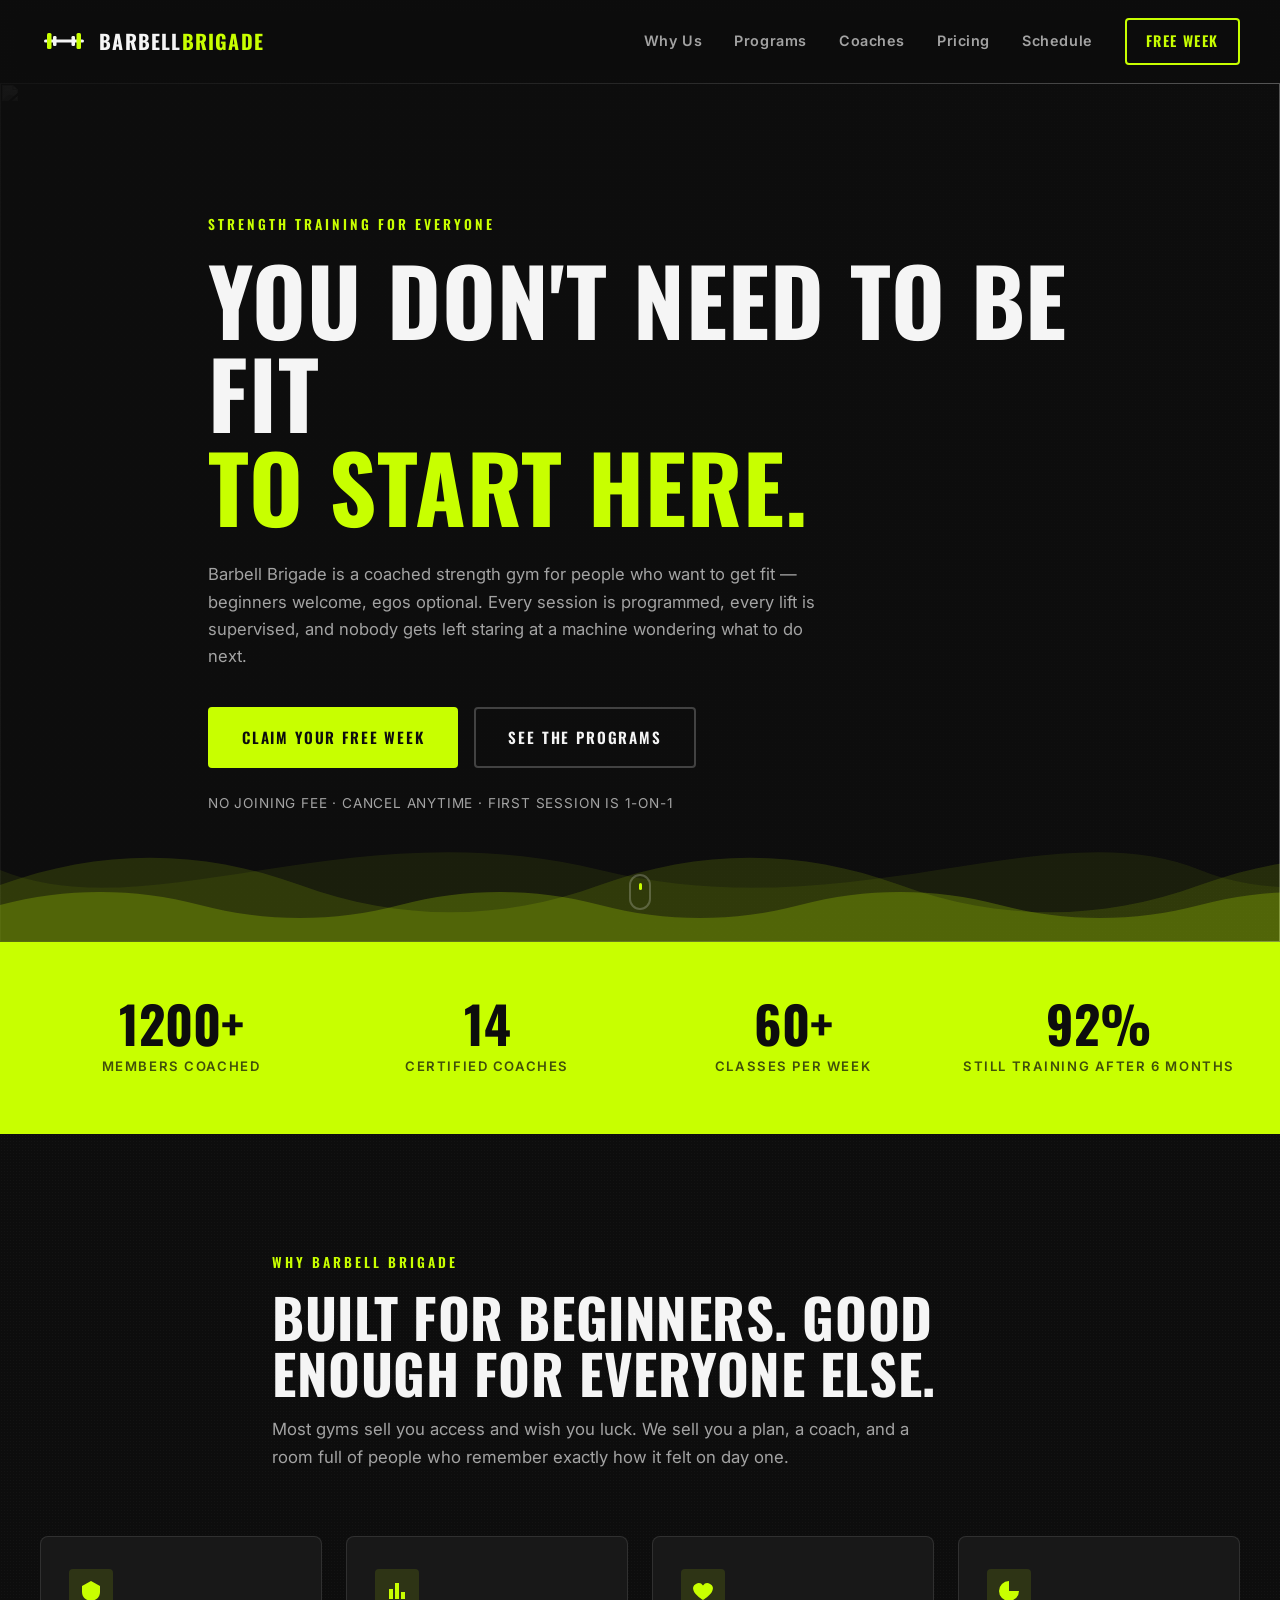
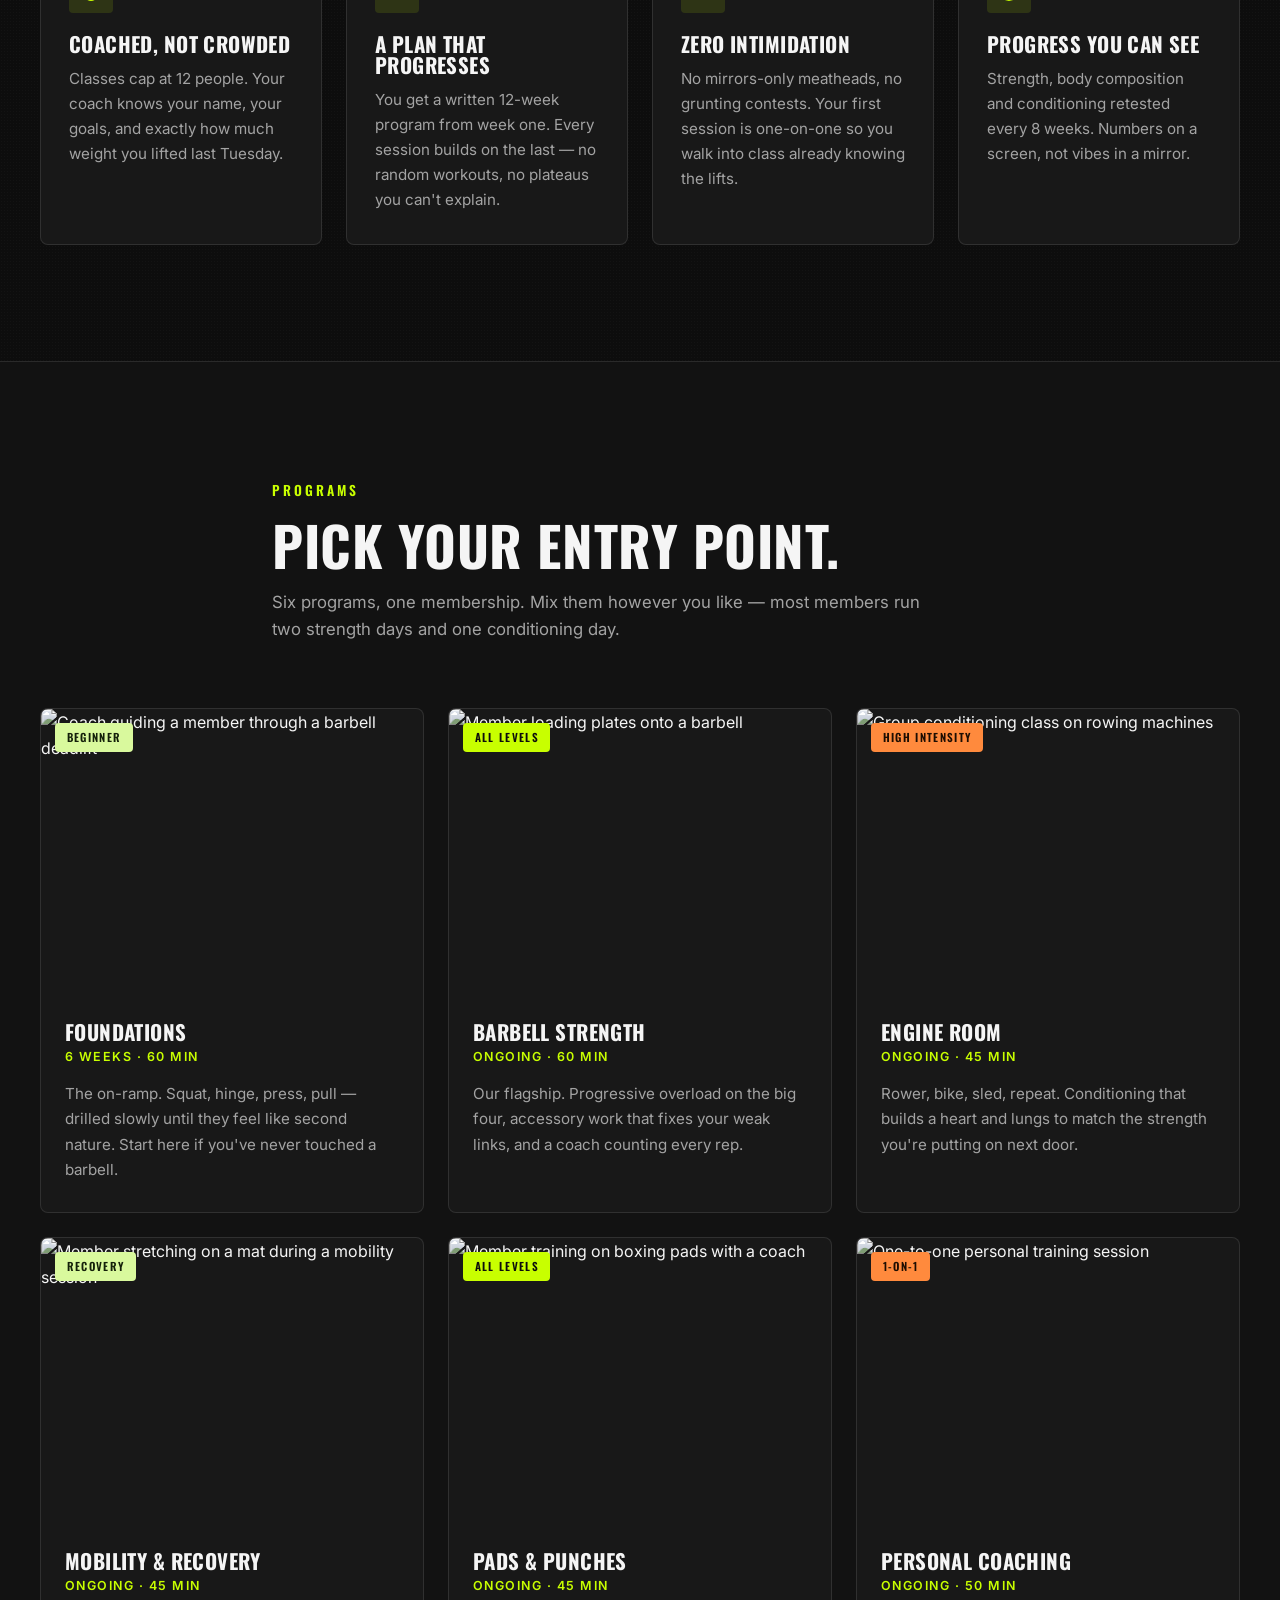
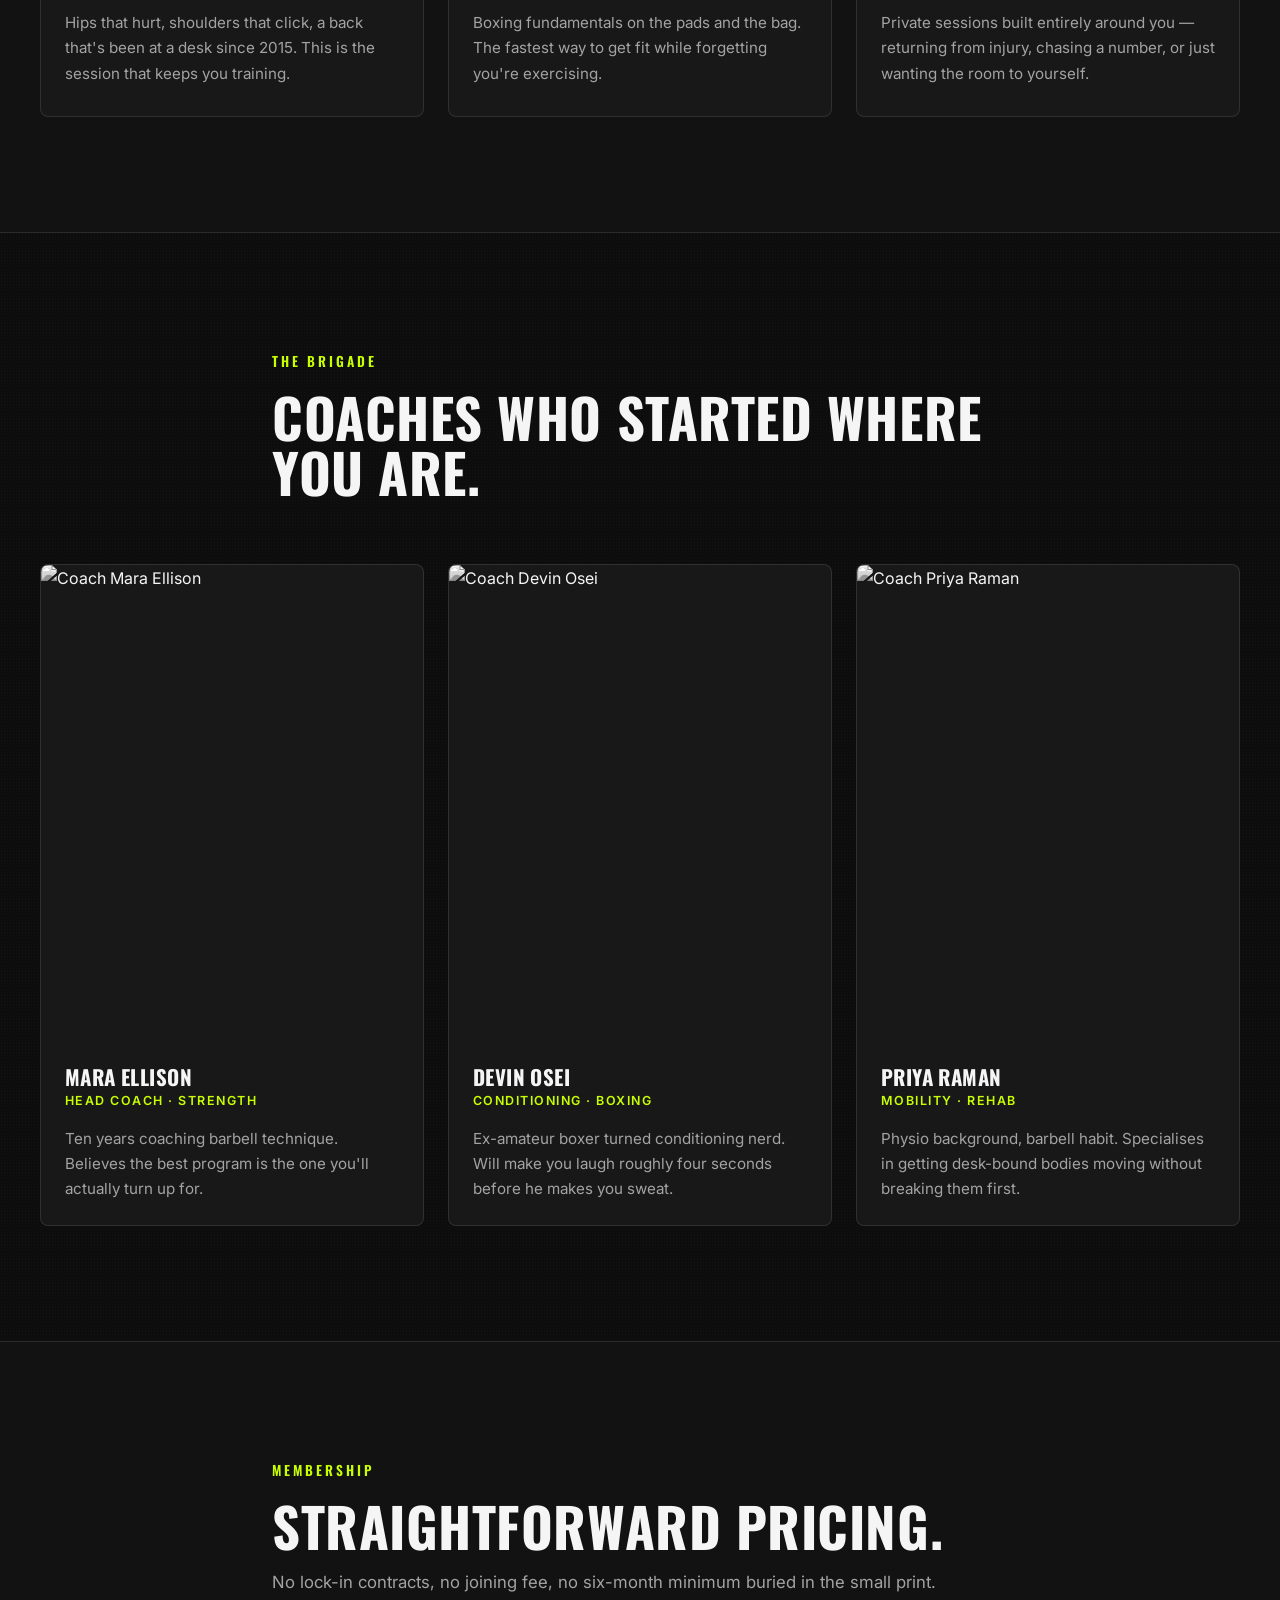
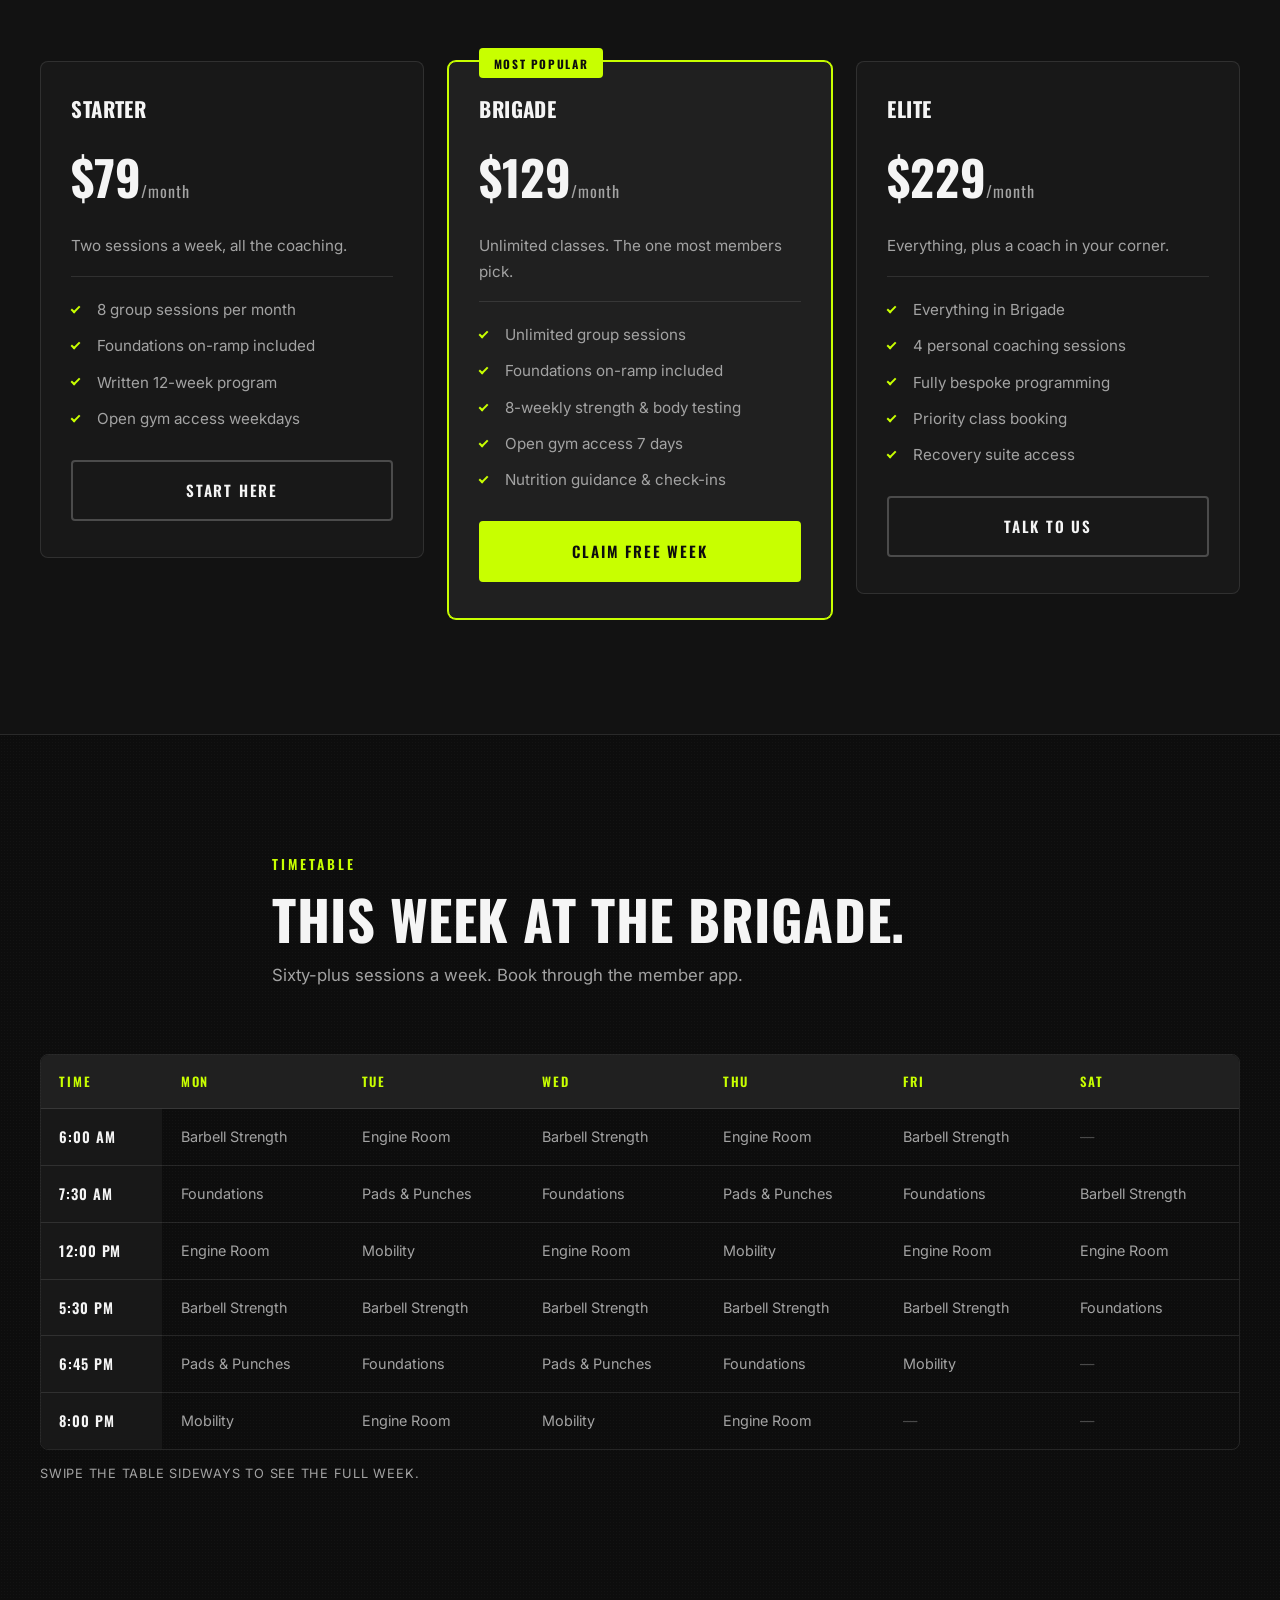
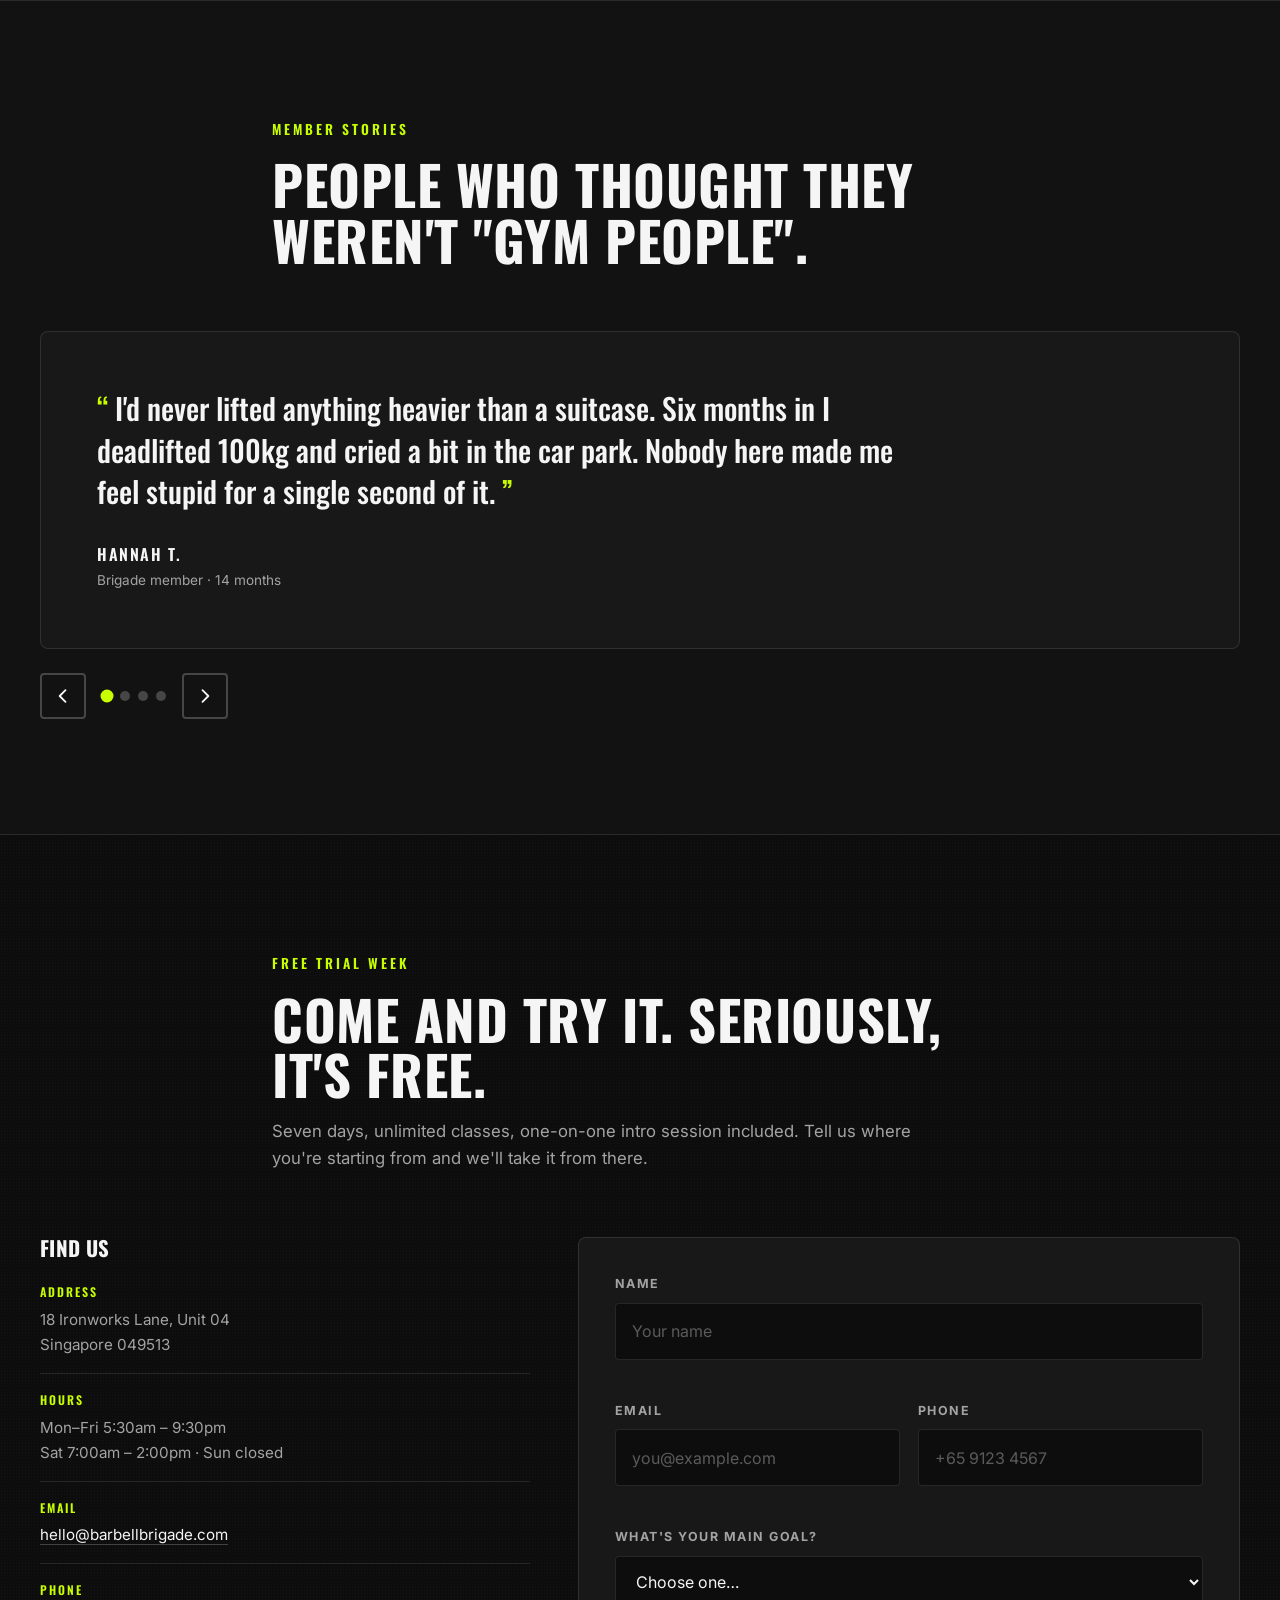
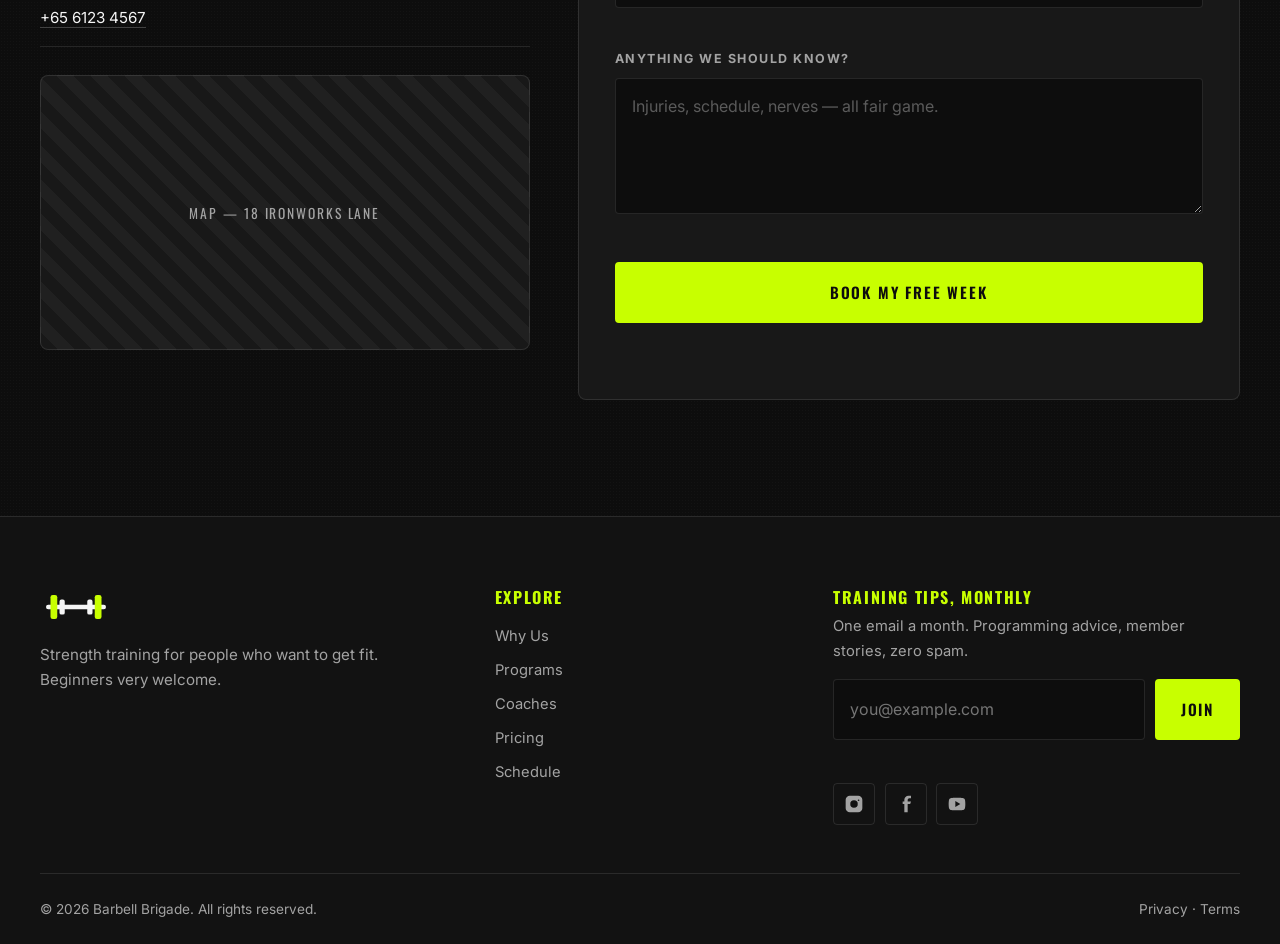
==== index.html @ 7f31b63c "Barbell Brigade marketing site Static single-page site: HTML, CSS and vanilla JS, no build step. Inc" ====
<!DOCTYPE html>
<html lang="en">
  <head>
    <meta charset="UTF-8" />
    <meta name="viewport" content="width=device-width, initial-scale=1.0" />
    <title>Barbell Brigade | Strength Training for Everyone</title>
    <meta
      name="description"
      content="Barbell Brigade is a strength and conditioning gym for people who want to get fit. Coached sessions, small classes, and a first week free."
    />

    <!-- Open Graph -->
    <meta property="og:type" content="website" />
    <meta property="og:title" content="Barbell Brigade | Strength Training for Everyone" />
    <meta
      property="og:description"
      content="Coached strength training for real people. No egos, no guesswork. Your first week is free."
    />
    <meta property="og:image" content="assets/logo.svg" />

    <link rel="icon" href="assets/favicon.svg" type="image/svg+xml" />
    <link rel="preconnect" href="https://fonts.googleapis.com" />
    <link rel="preconnect" href="https://fonts.gstatic.com" crossorigin />
    <link
      href="https://fonts.googleapis.com/css2?family=Oswald:wght@500;600;700&family=Inter:wght@400;500;600;700&display=swap"
      rel="stylesheet"
    />
    <link rel="stylesheet" href="styles.css" />

    <!-- Flags that JS is available, so scroll-reveal can hide elements without
         risking a blank page when scripts are disabled or fail to load. -->
    <script>
      document.documentElement.classList.add("js");
    </script>
  </head>

  <body>
    <a class="skip-link" href="#main">Skip to content</a>

    <!-- ============================= HEADER / NAV ============================= -->
    <header class="site-header" id="siteHeader">
      <div class="container header-inner">
        <a class="brand" href="#hero" aria-label="Barbell Brigade home">
          <svg class="brand-mark" viewBox="0 0 96 48" aria-hidden="true" focusable="false">
            <rect x="8" y="21" width="80" height="6" rx="3" class="bar" />
            <rect x="14" y="8" width="9" height="32" rx="3" class="plate-outer" />
            <rect x="73" y="8" width="9" height="32" rx="3" class="plate-outer" />
            <rect x="26" y="14" width="7" height="20" rx="2.5" class="plate-inner" />
            <rect x="63" y="14" width="7" height="20" rx="2.5" class="plate-inner" />
          </svg>
          <span class="brand-name">Barbell<span class="brand-accent">Brigade</span></span>
        </a>

        <button
          class="menu-toggle"
          id="menuToggle"
          aria-label="Open navigation menu"
          aria-expanded="false"
          aria-controls="siteNav"
        >
          <span class="menu-bar"></span>
          <span class="menu-bar"></span>
          <span class="menu-bar"></span>
        </button>

        <nav class="site-nav" id="siteNav" aria-label="Main">
          <a href="#why">Why Us</a>
          <a href="#programs">Programs</a>
          <a href="#coaches">Coaches</a>
          <a href="#pricing">Pricing</a>
          <a href="#schedule">Schedule</a>
          <a href="#contact" class="nav-cta">Free Week</a>
        </nav>
      </div>
    </header>

    <main id="main">
      <!-- ============================= HERO ============================= -->
      <section class="hero" id="hero">
        <div class="hero-media" aria-hidden="true">
          <img
            src="https://picsum.photos/seed/barbellbrigade-hero/1920/1200"
            alt=""
            fetchpriority="high"
          />
        </div>

        <!-- Three drifting wave layers. Purely decorative, CSS-animated. -->
        <div class="hero-waves" aria-hidden="true">
          <span class="wave wave-back"></span>
          <span class="wave wave-mid"></span>
          <span class="wave wave-front"></span>
        </div>

        <div class="container hero-inner">
          <p class="eyebrow reveal">Strength training for everyone</p>
          <h1 class="reveal">
            You don't need to be fit<br />
            <span class="accent">to start here.</span>
          </h1>
          <p class="hero-copy reveal">
            Barbell Brigade is a coached strength gym for people who want to get fit — beginners
            welcome, egos optional. Every session is programmed, every lift is supervised, and
            nobody gets left staring at a machine wondering what to do next.
          </p>
          <div class="hero-actions reveal">
            <a href="#contact" class="btn btn-primary">Claim your free week</a>
            <a href="#programs" class="btn btn-ghost">See the programs</a>
          </div>
          <p class="hero-note reveal">No joining fee &middot; Cancel anytime &middot; First session is 1-on-1</p>
        </div>

        <a class="scroll-cue" href="#stats" aria-label="Scroll to next section"></a>
      </section>

      <!-- ============================= STATS ============================= -->
      <section class="stats" id="stats">
        <div class="container stats-grid">
          <div class="stat reveal">
            <span class="stat-number" data-count="1200" data-suffix="+">0</span>
            <span class="stat-label">Members coached</span>
          </div>
          <div class="stat reveal">
            <span class="stat-number" data-count="14" data-suffix="">0</span>
            <span class="stat-label">Certified coaches</span>
          </div>
          <div class="stat reveal">
            <span class="stat-number" data-count="60" data-suffix="+">0</span>
            <span class="stat-label">Classes per week</span>
          </div>
          <div class="stat reveal">
            <span class="stat-number" data-count="92" data-suffix="%">0</span>
            <span class="stat-label">Still training after 6 months</span>
          </div>
        </div>
      </section>

      <!-- ============================= WHY US ============================= -->
      <section class="section" id="why">
        <div class="container section-head reveal">
          <p class="eyebrow">Why Barbell Brigade</p>
          <h2>Built for beginners. Good enough for everyone else.</h2>
          <p class="section-sub">
            Most gyms sell you access and wish you luck. We sell you a plan, a coach, and a room
            full of people who remember exactly how it felt on day one.
          </p>
        </div>

        <div class="container card-grid four">
          <article class="card reveal">
            <div class="card-icon" aria-hidden="true">
              <svg viewBox="0 0 24 24"><path d="M12 2 3 7v6c0 5 3.8 8.4 9 9 5.2-.6 9-4 9-9V7l-9-5Z"/></svg>
            </div>
            <h3>Coached, not crowded</h3>
            <p>
              Classes cap at 12 people. Your coach knows your name, your goals, and exactly how
              much weight you lifted last Tuesday.
            </p>
          </article>

          <article class="card reveal">
            <div class="card-icon" aria-hidden="true">
              <svg viewBox="0 0 24 24"><path d="M4 20V10h4v10H4Zm6 0V4h4v16h-4Zm6 0v-7h4v7h-4Z"/></svg>
            </div>
            <h3>A plan that progresses</h3>
            <p>
              You get a written 12-week program from week one. Every session builds on the last —
              no random workouts, no plateaus you can't explain.
            </p>
          </article>

          <article class="card reveal">
            <div class="card-icon" aria-hidden="true">
              <svg viewBox="0 0 24 24"><path d="M12 21s-7.5-4.6-9.3-9A5.4 5.4 0 0 1 12 6.6a5.4 5.4 0 0 1 9.3 5.4C19.5 16.4 12 21 12 21Z"/></svg>
            </div>
            <h3>Zero intimidation</h3>
            <p>
              No mirrors-only meatheads, no grunting contests. Your first session is one-on-one so
              you walk into class already knowing the lifts.
            </p>
          </article>

          <article class="card reveal">
            <div class="card-icon" aria-hidden="true">
              <svg viewBox="0 0 24 24"><path d="M12 2a10 10 0 1 0 10 10h-10V2Z"/></svg>
            </div>
            <h3>Progress you can see</h3>
            <p>
              Strength, body composition and conditioning retested every 8 weeks. Numbers on a
              screen, not vibes in a mirror.
            </p>
          </article>
        </div>
      </section>

      <!-- ============================= PROGRAMS ============================= -->
      <section class="section section-alt" id="programs">
        <div class="container section-head reveal">
          <p class="eyebrow">Programs</p>
          <h2>Pick your entry point.</h2>
          <p class="section-sub">
            Six programs, one membership. Mix them however you like — most members run two strength
            days and one conditioning day.
          </p>
        </div>

        <div class="container card-grid three">
          <article class="program reveal">
            <div class="program-media">
              <img src="https://picsum.photos/seed/bb-foundations/800/600" alt="Coach guiding a member through a barbell deadlift" loading="lazy" />
              <span class="tag tag-easy">Beginner</span>
            </div>
            <div class="program-body">
              <h3>Foundations</h3>
              <p class="program-meta">6 weeks &middot; 60 min</p>
              <p>
                The on-ramp. Squat, hinge, press, pull — drilled slowly until they feel like second
                nature. Start here if you've never touched a barbell.
              </p>
            </div>
          </article>

          <article class="program reveal">
            <div class="program-media">
              <img src="https://picsum.photos/seed/bb-strength/800/600" alt="Member loading plates onto a barbell" loading="lazy" />
              <span class="tag tag-mid">All levels</span>
            </div>
            <div class="program-body">
              <h3>Barbell Strength</h3>
              <p class="program-meta">Ongoing &middot; 60 min</p>
              <p>
                Our flagship. Progressive overload on the big four, accessory work that fixes your
                weak links, and a coach counting every rep.
              </p>
            </div>
          </article>

          <article class="program reveal">
            <div class="program-media">
              <img src="https://picsum.photos/seed/bb-conditioning/800/600" alt="Group conditioning class on rowing machines" loading="lazy" />
              <span class="tag tag-hard">High intensity</span>
            </div>
            <div class="program-body">
              <h3>Engine Room</h3>
              <p class="program-meta">Ongoing &middot; 45 min</p>
              <p>
                Rower, bike, sled, repeat. Conditioning that builds a heart and lungs to match the
                strength you're putting on next door.
              </p>
            </div>
          </article>

          <article class="program reveal">
            <div class="program-media">
              <img src="https://picsum.photos/seed/bb-mobility/800/600" alt="Member stretching on a mat during a mobility session" loading="lazy" />
              <span class="tag tag-easy">Recovery</span>
            </div>
            <div class="program-body">
              <h3>Mobility &amp; Recovery</h3>
              <p class="program-meta">Ongoing &middot; 45 min</p>
              <p>
                Hips that hurt, shoulders that click, a back that's been at a desk since 2015. This
                is the session that keeps you training.
              </p>
            </div>
          </article>

          <article class="program reveal">
            <div class="program-media">
              <img src="https://picsum.photos/seed/bb-boxing/800/600" alt="Member training on boxing pads with a coach" loading="lazy" />
              <span class="tag tag-mid">All levels</span>
            </div>
            <div class="program-body">
              <h3>Pads &amp; Punches</h3>
              <p class="program-meta">Ongoing &middot; 45 min</p>
              <p>
                Boxing fundamentals on the pads and the bag. The fastest way to get fit while
                forgetting you're exercising.
              </p>
            </div>
          </article>

          <article class="program reveal">
            <div class="program-media">
              <img src="https://picsum.photos/seed/bb-pt/800/600" alt="One-to-one personal training session" loading="lazy" />
              <span class="tag tag-hard">1-on-1</span>
            </div>
            <div class="program-body">
              <h3>Personal Coaching</h3>
              <p class="program-meta">Ongoing &middot; 50 min</p>
              <p>
                Private sessions built entirely around you — returning from injury, chasing a
                number, or just wanting the room to yourself.
              </p>
            </div>
          </article>
        </div>
      </section>

      <!-- ============================= COACHES ============================= -->
      <section class="section" id="coaches">
        <div class="container section-head reveal">
          <p class="eyebrow">The Brigade</p>
          <h2>Coaches who started where you are.</h2>
        </div>

        <div class="container card-grid three">
          <article class="coach reveal">
            <img src="https://picsum.photos/seed/bb-coach-mara/600/700" alt="Coach Mara Ellison" loading="lazy" />
            <div class="coach-body">
              <h3>Mara Ellison</h3>
              <p class="coach-role">Head Coach &middot; Strength</p>
              <p>
                Ten years coaching barbell technique. Believes the best program is the one you'll
                actually turn up for.
              </p>
            </div>
          </article>

          <article class="coach reveal">
            <img src="https://picsum.photos/seed/bb-coach-devin/600/700" alt="Coach Devin Osei" loading="lazy" />
            <div class="coach-body">
              <h3>Devin Osei</h3>
              <p class="coach-role">Conditioning &middot; Boxing</p>
              <p>
                Ex-amateur boxer turned conditioning nerd. Will make you laugh roughly four seconds
                before he makes you sweat.
              </p>
            </div>
          </article>

          <article class="coach reveal">
            <img src="https://picsum.photos/seed/bb-coach-priya/600/700" alt="Coach Priya Raman" loading="lazy" />
            <div class="coach-body">
              <h3>Priya Raman</h3>
              <p class="coach-role">Mobility &middot; Rehab</p>
              <p>
                Physio background, barbell habit. Specialises in getting desk-bound bodies moving
                without breaking them first.
              </p>
            </div>
          </article>
        </div>
      </section>

      <!-- ============================= PRICING ============================= -->
      <section class="section section-alt" id="pricing">
        <div class="container section-head reveal">
          <p class="eyebrow">Membership</p>
          <h2>Straightforward pricing.</h2>
          <p class="section-sub">
            No lock-in contracts, no joining fee, no six-month minimum buried in the small print.
          </p>
        </div>

        <div class="container card-grid three pricing-grid">
          <article class="plan reveal">
            <h3>Starter</h3>
            <p class="plan-price"><span>$79</span>/month</p>
            <p class="plan-tagline">Two sessions a week, all the coaching.</p>
            <ul class="plan-features">
              <li>8 group sessions per month</li>
              <li>Foundations on-ramp included</li>
              <li>Written 12-week program</li>
              <li>Open gym access weekdays</li>
            </ul>
            <a href="#contact" class="btn btn-ghost">Start here</a>
          </article>

          <article class="plan featured reveal">
            <span class="plan-badge">Most popular</span>
            <h3>Brigade</h3>
            <p class="plan-price"><span>$129</span>/month</p>
            <p class="plan-tagline">Unlimited classes. The one most members pick.</p>
            <ul class="plan-features">
              <li>Unlimited group sessions</li>
              <li>Foundations on-ramp included</li>
              <li>8-weekly strength &amp; body testing</li>
              <li>Open gym access 7 days</li>
              <li>Nutrition guidance &amp; check-ins</li>
            </ul>
            <a href="#contact" class="btn btn-primary">Claim free week</a>
          </article>

          <article class="plan reveal">
            <h3>Elite</h3>
            <p class="plan-price"><span>$229</span>/month</p>
            <p class="plan-tagline">Everything, plus a coach in your corner.</p>
            <ul class="plan-features">
              <li>Everything in Brigade</li>
              <li>4 personal coaching sessions</li>
              <li>Fully bespoke programming</li>
              <li>Priority class booking</li>
              <li>Recovery suite access</li>
            </ul>
            <a href="#contact" class="btn btn-ghost">Talk to us</a>
          </article>
        </div>
      </section>

      <!-- ============================= SCHEDULE ============================= -->
      <section class="section" id="schedule">
        <div class="container section-head reveal">
          <p class="eyebrow">Timetable</p>
          <h2>This week at the Brigade.</h2>
          <p class="section-sub">Sixty-plus sessions a week. Book through the member app.</p>
        </div>

        <div class="container reveal">
          <div class="table-scroll" tabindex="0" role="region" aria-label="Weekly class schedule, scrollable">
            <table class="schedule-table">
              <caption class="visually-hidden">Weekly class schedule by time and day</caption>
              <thead>
                <tr>
                  <th scope="col">Time</th>
                  <th scope="col">Mon</th>
                  <th scope="col">Tue</th>
                  <th scope="col">Wed</th>
                  <th scope="col">Thu</th>
                  <th scope="col">Fri</th>
                  <th scope="col">Sat</th>
                </tr>
              </thead>
              <tbody>
                <tr>
                  <th scope="row">6:00 AM</th>
                  <td>Barbell Strength</td>
                  <td>Engine Room</td>
                  <td>Barbell Strength</td>
                  <td>Engine Room</td>
                  <td>Barbell Strength</td>
                  <td class="empty">—</td>
                </tr>
                <tr>
                  <th scope="row">7:30 AM</th>
                  <td>Foundations</td>
                  <td>Pads &amp; Punches</td>
                  <td>Foundations</td>
                  <td>Pads &amp; Punches</td>
                  <td>Foundations</td>
                  <td>Barbell Strength</td>
                </tr>
                <tr>
                  <th scope="row">12:00 PM</th>
                  <td>Engine Room</td>
                  <td>Mobility</td>
                  <td>Engine Room</td>
                  <td>Mobility</td>
                  <td>Engine Room</td>
                  <td>Engine Room</td>
                </tr>
                <tr>
                  <th scope="row">5:30 PM</th>
                  <td>Barbell Strength</td>
                  <td>Barbell Strength</td>
                  <td>Barbell Strength</td>
                  <td>Barbell Strength</td>
                  <td>Barbell Strength</td>
                  <td>Foundations</td>
                </tr>
                <tr>
                  <th scope="row">6:45 PM</th>
                  <td>Pads &amp; Punches</td>
                  <td>Foundations</td>
                  <td>Pads &amp; Punches</td>
                  <td>Foundations</td>
                  <td>Mobility</td>
                  <td class="empty">—</td>
                </tr>
                <tr>
                  <th scope="row">8:00 PM</th>
                  <td>Mobility</td>
                  <td>Engine Room</td>
                  <td>Mobility</td>
                  <td>Engine Room</td>
                  <td class="empty">—</td>
                  <td class="empty">—</td>
                </tr>
              </tbody>
            </table>
          </div>
          <p class="table-hint">Swipe the table sideways to see the full week.</p>
        </div>
      </section>

      <!-- ============================= TESTIMONIALS ============================= -->
      <section class="section section-alt" id="stories">
        <div class="container section-head reveal">
          <p class="eyebrow">Member stories</p>
          <h2>People who thought they weren't "gym people".</h2>
        </div>

        <div class="container carousel reveal" id="carousel">
          <div class="carousel-viewport">
            <ul class="carousel-track" id="carouselTrack">
              <li class="slide">
                <blockquote>
                  <p>
                    I'd never lifted anything heavier than a suitcase. Six months in I deadlifted
                    100kg and cried a bit in the car park. Nobody here made me feel stupid for a
                    single second of it.
                  </p>
                  <footer>
                    <span class="slide-name">Hannah T.</span>
                    <span class="slide-detail">Brigade member &middot; 14 months</span>
                  </footer>
                </blockquote>
              </li>
              <li class="slide">
                <blockquote>
                  <p>
                    I joined at 48 with a bad back and low expectations. The mobility class fixed
                    more in eight weeks than two years of ignoring it did. I'm now the annoying guy
                    who talks about squats at dinner.
                  </p>
                  <footer>
                    <span class="slide-name">Marcus B.</span>
                    <span class="slide-detail">Starter member &middot; 10 months</span>
                  </footer>
                </blockquote>
              </li>
              <li class="slide">
                <blockquote>
                  <p>
                    What sold me was that first one-on-one session. I walked into my first class
                    already knowing what a hinge was, so I wasn't the person in the corner copying
                    everyone else.
                  </p>
                  <footer>
                    <span class="slide-name">Anaya P.</span>
                    <span class="slide-detail">Brigade member &middot; 7 months</span>
                  </footer>
                </blockquote>
              </li>
              <li class="slide">
                <blockquote>
                  <p>
                    Three gyms in five years and I quit all of them by February. This is the first
                    place where someone actually noticed when I didn't turn up. That's the whole
                    trick, apparently.
                  </p>
                  <footer>
                    <span class="slide-name">Joel R.</span>
                    <span class="slide-detail">Elite member &middot; 2 years</span>
                  </footer>
                </blockquote>
              </li>
            </ul>
          </div>

          <div class="carousel-controls">
            <button class="carousel-btn" id="prevSlide" aria-label="Previous testimonial">
              <svg viewBox="0 0 24 24" aria-hidden="true"><path d="M15 5 8 12l7 7"/></svg>
            </button>
            <div class="carousel-dots" id="carouselDots" role="tablist" aria-label="Choose testimonial"></div>
            <button class="carousel-btn" id="nextSlide" aria-label="Next testimonial">
              <svg viewBox="0 0 24 24" aria-hidden="true"><path d="m9 5 7 7-7 7"/></svg>
            </button>
          </div>
        </div>
      </section>

      <!-- ============================= CONTACT ============================= -->
      <section class="section" id="contact">
        <div class="container section-head reveal">
          <p class="eyebrow">Free trial week</p>
          <h2>Come and try it. Seriously, it's free.</h2>
          <p class="section-sub">
            Seven days, unlimited classes, one-on-one intro session included. Tell us where you're
            starting from and we'll take it from there.
          </p>
        </div>

        <div class="container contact-grid">
          <div class="contact-info reveal">
            <h3>Find us</h3>
            <ul class="info-list">
              <li>
                <span class="info-label">Address</span>
                18 Ironworks Lane, Unit 04<br />Singapore 049513
              </li>
              <li>
                <span class="info-label">Hours</span>
                Mon&ndash;Fri 5:30am &ndash; 9:30pm<br />Sat 7:00am &ndash; 2:00pm &middot; Sun closed
              </li>
              <li>
                <span class="info-label">Email</span>
                <a href="mailto:hello@barbellbrigade.com">hello@barbellbrigade.com</a>
              </li>
              <li>
                <span class="info-label">Phone</span>
                <a href="tel:+6561234567">+65 6123 4567</a>
              </li>
            </ul>
            <div class="map-placeholder" role="img" aria-label="Map showing Barbell Brigade at 18 Ironworks Lane">
              <span>Map &mdash; 18 Ironworks Lane</span>
            </div>
          </div>

          <form class="contact-form reveal" id="contactForm" novalidate>
            <div class="field">
              <label for="name">Name</label>
              <input type="text" id="name" name="name" autocomplete="name" placeholder="Your name" />
              <p class="error" id="nameError"></p>
            </div>

            <div class="field-row">
              <div class="field">
                <label for="email">Email</label>
                <input type="email" id="email" name="email" autocomplete="email" placeholder="you@example.com" />
                <p class="error" id="emailError"></p>
              </div>
              <div class="field">
                <label for="phone">Phone</label>
                <input type="tel" id="phone" name="phone" autocomplete="tel" placeholder="+65 9123 4567" />
                <p class="error" id="phoneError"></p>
              </div>
            </div>

            <div class="field">
              <label for="goal">What's your main goal?</label>
              <select id="goal" name="goal">
                <option value="">Choose one…</option>
                <option value="general">Just get fit and feel better</option>
                <option value="strength">Get stronger</option>
                <option value="weight">Lose weight</option>
                <option value="return">Return after a break or injury</option>
                <option value="performance">Train for a sport or event</option>
              </select>
              <p class="error" id="goalError"></p>
            </div>

            <div class="field">
              <label for="message">Anything we should know?</label>
              <textarea id="message" name="message" rows="4" placeholder="Injuries, schedule, nerves — all fair game."></textarea>
              <p class="error" id="messageError"></p>
            </div>

            <button type="submit" class="btn btn-primary btn-block">Book my free week</button>
            <p class="form-status" id="formStatus" role="status" aria-live="polite"></p>
          </form>
        </div>
      </section>
    </main>

    <!-- ============================= FOOTER ============================= -->
    <footer class="site-footer">
      <div class="container footer-top">
        <div class="footer-brand">
          <svg class="brand-mark" viewBox="0 0 96 48" aria-hidden="true" focusable="false">
            <rect x="8" y="21" width="80" height="6" rx="3" class="bar" />
            <rect x="14" y="8" width="9" height="32" rx="3" class="plate-outer" />
            <rect x="73" y="8" width="9" height="32" rx="3" class="plate-outer" />
            <rect x="26" y="14" width="7" height="20" rx="2.5" class="plate-inner" />
            <rect x="63" y="14" width="7" height="20" rx="2.5" class="plate-inner" />
          </svg>
          <p>Strength training for people who want to get fit. Beginners very welcome.</p>
        </div>

        <nav class="footer-links" aria-label="Footer">
          <h4>Explore</h4>
          <a href="#why">Why Us</a>
          <a href="#programs">Programs</a>
          <a href="#coaches">Coaches</a>
          <a href="#pricing">Pricing</a>
          <a href="#schedule">Schedule</a>
        </nav>

        <div class="footer-newsletter">
          <h4>Training tips, monthly</h4>
          <p>One email a month. Programming advice, member stories, zero spam.</p>
          <form class="newsletter-form" id="newsletterForm" novalidate>
            <label class="visually-hidden" for="newsletterEmail">Email address</label>
            <input type="email" id="newsletterEmail" name="newsletterEmail" placeholder="you@example.com" />
            <button type="submit" class="btn btn-primary">Join</button>
          </form>
          <p class="form-status" id="newsletterStatus" role="status" aria-live="polite"></p>

          <div class="socials">
            <a href="#" aria-label="Barbell Brigade on Instagram">
              <svg viewBox="0 0 24 24" aria-hidden="true"><path d="M12 2h.01M7 2h10a5 5 0 0 1 5 5v10a5 5 0 0 1-5 5H7a5 5 0 0 1-5-5V7a5 5 0 0 1 5-5Zm5 5.5a4.5 4.5 0 1 0 0 9 4.5 4.5 0 0 0 0-9Zm5.5-1a1 1 0 1 0 0 2 1 1 0 0 0 0-2Z"/></svg>
            </a>
            <a href="#" aria-label="Barbell Brigade on Facebook">
              <svg viewBox="0 0 24 24" aria-hidden="true"><path d="M14 9V7a2 2 0 0 1 2-2h2V2h-3a5 5 0 0 0-5 5v2H8v3h2v10h4V12h3l1-3h-4Z"/></svg>
            </a>
            <a href="#" aria-label="Barbell Brigade on YouTube">
              <svg viewBox="0 0 24 24" aria-hidden="true"><path d="M22 12s0-3.5-.45-5.15a2.7 2.7 0 0 0-1.9-1.9C17.98 4.5 12 4.5 12 4.5s-5.98 0-7.65.45a2.7 2.7 0 0 0-1.9 1.9C2 8.5 2 12 2 12s0 3.5.45 5.15a2.7 2.7 0 0 0 1.9 1.9c1.67.45 7.65.45 7.65.45s5.98 0 7.65-.45a2.7 2.7 0 0 0 1.9-1.9C22 15.5 22 12 22 12ZM10 15.5v-7l6 3.5-6 3.5Z"/></svg>
            </a>
          </div>
        </div>
      </div>

      <div class="container footer-bottom">
        <p>&copy; 2026 Barbell Brigade. All rights reserved.</p>
        <p><a href="#">Privacy</a> &middot; <a href="#">Terms</a></p>
      </div>
    </footer>

    <script src="script.js"></script>
  </body>
</html>
---- styles.css ----
/* =========================================================================
   BARBELL BRIGADE — stylesheet
   1. Design tokens
   2. Base & resets
   3. Utilities
   4. Buttons
   5. Header & navigation
   6. Hero
   7. Stats
   8. Sections & cards
   9. Programs
  10. Coaches
  11. Pricing
  12. Schedule table
  13. Testimonial carousel
  14. Contact
  15. Footer
  16. Scroll reveal
  17. Responsive
  ========================================================================= */

/* ---------------------------- 1. Design tokens --------------------------- */
:root {
  color-scheme: dark;

  /* Colour */
  --bg: #0d0d0d;
  --bg-alt: #121212;
  --surface: #181818;
  --surface-hi: #202020;
  --border: rgba(255, 255, 255, 0.1);
  --border-hi: rgba(255, 255, 255, 0.22);

  --text: #f5f5f5;
  --muted: #a3a3a3;
  --accent: #c8ff00;
  --accent-dim: #a8d600;
  --danger: #ff6b5e;

  /* Type */
  --font-display: "Oswald", "Arial Narrow", sans-serif;
  --font-body: "Inter", system-ui, -apple-system, sans-serif;

  /* Spacing & shape */
  --gap: 1.5rem;
  --section-y: clamp(4rem, 9vw, 7.5rem);
  --radius: 4px;
  --radius-lg: 8px;

  /* Motion */
  --ease: cubic-bezier(0.22, 1, 0.36, 1);
  --speed: 220ms;
}

/* ------------------------------ 2. Base ---------------------------------- */
*,
*::before,
*::after {
  box-sizing: border-box;
}

html {
  scroll-behavior: smooth;
  scroll-padding-top: 88px;
}

body {
  margin: 0;
  background: var(--bg);
  color: var(--text);
  font-family: var(--font-body);
  font-size: 1rem;
  line-height: 1.65;
  -webkit-font-smoothing: antialiased;

  /* Subtle grain so the flat black doesn't read as dead space */
  background-image: radial-gradient(rgba(255, 255, 255, 0.022) 1px, transparent 1px);
  background-size: 3px 3px;
}

img,
svg {
  display: block;
  max-width: 100%;
}

h1,
h2,
h3,
h4 {
  font-family: var(--font-display);
  font-weight: 700;
  text-transform: uppercase;
  letter-spacing: 0.01em;
  line-height: 1.02;
  margin: 0;
}

h1 {
  font-size: clamp(2.8rem, 7.5vw, 5.75rem);
}
h2 {
  font-size: clamp(2rem, 4.4vw, 3.4rem);
}
h3 {
  font-size: 1.3rem;
  letter-spacing: 0.02em;
}
h4 {
  font-size: 1rem;
  letter-spacing: 0.1em;
}

p {
  margin: 0;
}

a {
  color: inherit;
}

button,
input,
select,
textarea {
  font: inherit;
  color: inherit;
}

:focus-visible {
  outline: 3px solid var(--accent);
  outline-offset: 3px;
}

::selection {
  background: var(--accent);
  color: #0d0d0d;
}

/* ---------------------------- 3. Utilities ------------------------------- */
.container {
  width: min(1200px, calc(100% - 2.5rem));
  margin-inline: auto;
}

.section {
  padding-block: var(--section-y);
}

.section-alt {
  background: var(--bg-alt);
  border-block: 1px solid var(--border);
}

.section-head {
  max-width: 46rem;
  margin-bottom: clamp(2.5rem, 5vw, 4rem);
}

.section-head h2 {
  margin-bottom: 1rem;
}

.section-sub {
  color: var(--muted);
  font-size: 1.05rem;
  max-width: 42rem;
}

.eyebrow {
  display: inline-block;
  margin-bottom: 1rem;
  font-family: var(--font-display);
  font-size: 0.85rem;
  font-weight: 600;
  letter-spacing: 0.22em;
  text-transform: uppercase;
  color: var(--accent);
}

.accent {
  color: var(--accent);
}

.visually-hidden {
  position: absolute;
  width: 1px;
  height: 1px;
  padding: 0;
  margin: -1px;
  overflow: hidden;
  clip: rect(0 0 0 0);
  white-space: nowrap;
  border: 0;
}

.skip-link {
  position: absolute;
  top: -100px;
  left: 1rem;
  z-index: 100;
  padding: 0.75rem 1.25rem;
  background: var(--accent);
  color: #0d0d0d;
  font-weight: 700;
  text-decoration: none;
  transition: top var(--speed) var(--ease);
}

.skip-link:focus {
  top: 1rem;
}

.card-grid {
  display: grid;
  gap: var(--gap);
}

.card-grid.three {
  grid-template-columns: repeat(3, minmax(0, 1fr));
}

.card-grid.four {
  grid-template-columns: repeat(4, minmax(0, 1fr));
}

/* ----------------------------- 4. Buttons -------------------------------- */
.btn {
  display: inline-flex;
  align-items: center;
  justify-content: center;
  padding: 1rem 2rem;
  border: 2px solid transparent;
  border-radius: var(--radius);
  font-family: var(--font-display);
  font-size: 0.95rem;
  font-weight: 600;
  letter-spacing: 0.12em;
  text-transform: uppercase;
  text-decoration: none;
  cursor: pointer;
  transition: background var(--speed) var(--ease), color var(--speed) var(--ease),
    border-color var(--speed) var(--ease), transform var(--speed) var(--ease);
}

.btn-primary {
  background: var(--accent);
  border-color: var(--accent);
  color: #0d0d0d;
}

.btn-primary:hover {
  background: var(--accent-dim);
  border-color: var(--accent-dim);
  transform: translateY(-2px);
}

.btn-ghost {
  background: transparent;
  border-color: var(--border-hi);
  color: var(--text);
}

.btn-ghost:hover {
  border-color: var(--accent);
  color: var(--accent);
  transform: translateY(-2px);
}

.btn-block {
  width: 100%;
}

/* ------------------------- 5. Header & navigation ------------------------ */
.site-header {
  position: sticky;
  top: 0;
  z-index: 50;
  background: rgba(13, 13, 13, 0.72);
  backdrop-filter: blur(14px);
  border-bottom: 1px solid transparent;
  transition: background var(--speed) var(--ease), border-color var(--speed) var(--ease);
}

.site-header.scrolled {
  background: rgba(13, 13, 13, 0.94);
  border-bottom-color: var(--border);
}

.header-inner {
  display: flex;
  align-items: center;
  justify-content: space-between;
  gap: 1rem;
  padding-block: 1.1rem;
}

.brand {
  display: inline-flex;
  align-items: center;
  gap: 0.7rem;
  text-decoration: none;
}

.brand-mark {
  width: 48px;
  height: 24px;
  flex-shrink: 0;
}

.brand-mark .bar,
.brand-mark .plate-inner {
  fill: var(--text);
}

.brand-mark .plate-outer {
  fill: var(--accent);
}

.brand-name {
  font-family: var(--font-display);
  font-size: 1.25rem;
  font-weight: 700;
  letter-spacing: 0.06em;
  text-transform: uppercase;
}

.brand-accent {
  color: var(--accent);
}

.site-nav {
  display: flex;
  align-items: center;
  gap: 2rem;
}

.site-nav a {
  position: relative;
  font-size: 0.9rem;
  font-weight: 600;
  letter-spacing: 0.04em;
  color: var(--muted);
  text-decoration: none;
  transition: color var(--speed) var(--ease);
}

.site-nav a::after {
  content: "";
  position: absolute;
  left: 0;
  bottom: -6px;
  width: 0;
  height: 2px;
  background: var(--accent);
  transition: width var(--speed) var(--ease);
}

.site-nav a:hover,
.site-nav a.active {
  color: var(--text);
}

.site-nav a:hover::after,
.site-nav a.active::after {
  width: 100%;
}

.site-nav .nav-cta {
  padding: 0.6rem 1.2rem;
  border: 2px solid var(--accent);
  border-radius: var(--radius);
  font-family: var(--font-display);
  letter-spacing: 0.1em;
  text-transform: uppercase;
  color: var(--accent);
}

.site-nav .nav-cta::after {
  display: none;
}

.site-nav .nav-cta:hover {
  background: var(--accent);
  color: #0d0d0d;
}

/* Hamburger */
.menu-toggle {
  display: none;
  flex-direction: column;
  justify-content: center;
  gap: 5px;
  width: 44px;
  height: 44px;
  padding: 0;
  background: none;
  border: none;
  cursor: pointer;
}

.menu-bar {
  display: block;
  width: 24px;
  height: 2px;
  margin-inline: auto;
  background: var(--text);
  transition: transform var(--speed) var(--ease), opacity var(--speed) var(--ease);
}

.menu-toggle[aria-expanded="true"] .menu-bar:nth-child(1) {
  transform: translateY(7px) rotate(45deg);
}

.menu-toggle[aria-expanded="true"] .menu-bar:nth-child(2) {
  opacity: 0;
}

.menu-toggle[aria-expanded="true"] .menu-bar:nth-child(3) {
  transform: translateY(-7px) rotate(-45deg);
}

/* ------------------------------ 6. Hero ---------------------------------- */
.hero {
  position: relative;
  display: flex;
  align-items: center;
  min-height: min(92vh, 900px);
  padding-block: clamp(5rem, 12vw, 8rem);
  overflow: hidden;
}

.hero-media {
  position: absolute;
  inset: 0;
  z-index: 0;
}

.hero-media img {
  width: 100%;
  height: 100%;
  object-fit: cover;
  filter: grayscale(100%) contrast(1.1);
}

.hero-media::after {
  content: "";
  position: absolute;
  inset: 0;
  background: linear-gradient(
      100deg,
      rgba(13, 13, 13, 0.96) 0%,
      rgba(13, 13, 13, 0.86) 45%,
      rgba(13, 13, 13, 0.55) 100%
    );
}

/* Drifting wave layers along the bottom of the hero.
   Each layer is one SVG tile 1200px wide, repeated horizontally and scrolled
   by exactly one tile width, so the loop is seamless. Different speeds and
   directions give the water a parallax feel.

   Two animations run per layer: a linear horizontal drift, plus a slower
   ease-in-out swell that lifts and stretches the crests. The two cycles are
   deliberately out of step, so the surface never repeats a pose. */
.hero-waves {
  position: absolute;
  left: 0;
  right: 0;
  bottom: 0;
  z-index: 1;
  height: 240px;
  pointer-events: none;
  overflow: hidden;
  mask-image: linear-gradient(to top, #000 55%, transparent 100%);
  -webkit-mask-image: linear-gradient(to top, #000 55%, transparent 100%);
}

.wave {
  position: absolute;
  left: 0;
  right: 0;
  /* Sunk below the container so the swell can lift a layer without ever
     opening a gap along the bottom edge. The overflow clips the excess. */
  bottom: -18px;
  display: block;
  height: 140px;
  background-repeat: repeat-x;
  background-size: 1200px 140px;
  background-position: 0 bottom;
  transform-origin: 50% 100%;
  will-change: background-position, transform;
}

/* Back: one broad swell per tile, slowest drift, deepest rise and fall. */
.wave-back {
  height: 180px;
  background-size: 1200px 180px;
  background-image: url("data:image/svg+xml,%3Csvg xmlns='http://www.w3.org/2000/svg' viewBox='0 0 1200 140' preserveAspectRatio='none'%3E%3Cpath d='M0,70 C150,118 350,22 600,70 C850,118 1050,22 1200,70 L1200,140 L0,140 Z' fill='%23c8ff00' fill-opacity='0.07'/%3E%3C/svg%3E");
  animation: wave-drift-left 28s linear infinite, wave-swell-back 11s ease-in-out infinite;
}

/* Mid: two cycles per tile, drifting the other way. */
.wave-mid {
  height: 150px;
  background-size: 1200px 150px;
  background-image: url("data:image/svg+xml,%3Csvg xmlns='http://www.w3.org/2000/svg' viewBox='0 0 1200 140' preserveAspectRatio='none'%3E%3Cpath d='M0,70 C100,36 200,36 300,70 C400,104 500,104 600,70 C700,36 800,36 900,70 C1000,104 1100,104 1200,70 L1200,140 L0,140 Z' fill='%23c8ff00' fill-opacity='0.13'/%3E%3C/svg%3E");
  animation: wave-drift-right 19s linear infinite, wave-swell-mid 7.5s ease-in-out -2.5s infinite;
}

/* Front: three tighter cycles, fastest drift — the chop on top of the swell. */
.wave-front {
  height: 110px;
  background-size: 1200px 110px;
  background-image: url("data:image/svg+xml,%3Csvg xmlns='http://www.w3.org/2000/svg' viewBox='0 0 1200 140' preserveAspectRatio='none'%3E%3Cpath d='M0,70 C66,48 134,48 200,70 C266,92 334,92 400,70 C466,48 534,48 600,70 C666,92 734,92 800,70 C866,48 934,48 1000,70 C1066,92 1134,92 1200,70 L1200,140 L0,140 Z' fill='%23c8ff00' fill-opacity='0.22'/%3E%3C/svg%3E");
  animation: wave-drift-left 13s linear infinite, wave-swell-front 5.5s ease-in-out -1s infinite;
}

@keyframes wave-drift-left {
  from {
    background-position: 0 bottom;
  }
  to {
    background-position: -1200px bottom;
  }
}

@keyframes wave-drift-right {
  from {
    background-position: 0 bottom;
  }
  to {
    background-position: 1200px bottom;
  }
}

/* Vertical swell. scaleY is anchored to the bottom edge, so the crests
   stretch upward while the waterline stays put. */
@keyframes wave-swell-back {
  0%,
  100% {
    transform: translateY(0) scaleY(0.96);
  }
  50% {
    transform: translateY(-14px) scaleY(1.08);
  }
}

@keyframes wave-swell-mid {
  0%,
  100% {
    transform: translateY(-2px) scaleY(1.05);
  }
  50% {
    transform: translateY(-12px) scaleY(0.94);
  }
}

@keyframes wave-swell-front {
  0%,
  100% {
    transform: translateY(0) scaleY(0.97);
  }
  50% {
    transform: translateY(-9px) scaleY(1.1);
  }
}

.hero-inner {
  position: relative;
  z-index: 2;
  max-width: 54rem;
}

.hero h1 {
  margin-bottom: 1.75rem;
}

.hero-copy {
  max-width: 38rem;
  margin-bottom: 2.25rem;
  color: var(--muted);
  font-size: clamp(1rem, 1.3vw, 1.15rem);
}

.hero-actions {
  display: flex;
  flex-wrap: wrap;
  gap: 1rem;
  margin-bottom: 1.5rem;
}

.hero-note {
  font-size: 0.85rem;
  letter-spacing: 0.06em;
  color: var(--muted);
  text-transform: uppercase;
}

.scroll-cue {
  position: absolute;
  left: 50%;
  bottom: 2rem;
  z-index: 2;
  width: 22px;
  height: 36px;
  margin-left: -11px;
  border: 2px solid var(--border-hi);
  border-radius: 12px;
}

.scroll-cue::after {
  content: "";
  position: absolute;
  left: 50%;
  top: 7px;
  width: 3px;
  height: 7px;
  margin-left: -1.5px;
  background: var(--accent);
  border-radius: 2px;
  animation: scroll-hint 1.8s var(--ease) infinite;
}

@keyframes scroll-hint {
  0%,
  100% {
    transform: translateY(0);
    opacity: 1;
  }
  60% {
    transform: translateY(11px);
    opacity: 0.15;
  }
}

/* ------------------------------ 7. Stats --------------------------------- */
.stats {
  padding-block: clamp(2.5rem, 5vw, 3.5rem);
  background: var(--accent);
  color: #0d0d0d;
}

.stats-grid {
  display: grid;
  grid-template-columns: repeat(4, minmax(0, 1fr));
  gap: 1.5rem;
}

.stat {
  text-align: center;
}

.stat-number {
  display: block;
  font-family: var(--font-display);
  font-size: clamp(2.2rem, 4vw, 3.25rem);
  font-weight: 700;
  line-height: 1;
}

.stat-label {
  display: block;
  margin-top: 0.4rem;
  font-size: 0.82rem;
  font-weight: 600;
  letter-spacing: 0.12em;
  text-transform: uppercase;
  opacity: 0.72;
}

/* --------------------------- 8. Cards (Why Us) --------------------------- */
.card {
  padding: 2rem 1.75rem;
  background: var(--surface);
  border: 1px solid var(--border);
  border-radius: var(--radius-lg);
  transition: border-color var(--speed) var(--ease), transform var(--speed) var(--ease);
}

.card:hover {
  border-color: var(--border-hi);
  transform: translateY(-4px);
}

.card-icon {
  width: 44px;
  height: 44px;
  margin-bottom: 1.25rem;
  display: grid;
  place-items: center;
  background: rgba(200, 255, 0, 0.12);
  border-radius: var(--radius);
}

.card-icon svg {
  width: 24px;
  height: 24px;
  fill: var(--accent);
}

.card h3 {
  margin-bottom: 0.75rem;
}

.card p {
  color: var(--muted);
  font-size: 0.95rem;
}

/* ---------------------------- 9. Programs -------------------------------- */
.program {
  overflow: hidden;
  background: var(--surface);
  border: 1px solid var(--border);
  border-radius: var(--radius-lg);
  transition: border-color var(--speed) var(--ease), transform var(--speed) var(--ease);
}

.program:hover {
  border-color: var(--accent);
  transform: translateY(-4px);
}

.program-media {
  position: relative;
  aspect-ratio: 4 / 3;
  overflow: hidden;
}

.program-media img {
  width: 100%;
  height: 100%;
  object-fit: cover;
  filter: grayscale(65%);
  transition: transform 500ms var(--ease), filter 500ms var(--ease);
}

.program:hover .program-media img {
  transform: scale(1.05);
  filter: grayscale(0%);
}

.tag {
  position: absolute;
  top: 0.9rem;
  left: 0.9rem;
  padding: 0.3rem 0.7rem;
  border-radius: var(--radius);
  font-family: var(--font-display);
  font-size: 0.7rem;
  font-weight: 600;
  letter-spacing: 0.12em;
  text-transform: uppercase;
}

.tag-easy {
  background: #d9f99d;
  color: #14200a;
}
.tag-mid {
  background: var(--accent);
  color: #0d0d0d;
}
.tag-hard {
  background: #ff8a3d;
  color: #1c0d02;
}

.program-body {
  padding: 1.6rem 1.5rem 1.9rem;
}

.program-body h3 {
  margin-bottom: 0.3rem;
}

.program-meta {
  margin-bottom: 0.85rem;
  font-size: 0.78rem;
  font-weight: 600;
  letter-spacing: 0.12em;
  text-transform: uppercase;
  color: var(--accent);
}

.program-body > p:last-child {
  color: var(--muted);
  font-size: 0.95rem;
}

/* ----------------------------- 10. Coaches ------------------------------- */
.coach {
  overflow: hidden;
  background: var(--surface);
  border: 1px solid var(--border);
  border-radius: var(--radius-lg);
}

.coach img {
  width: 100%;
  aspect-ratio: 4 / 5;
  object-fit: cover;
  filter: grayscale(100%);
  transition: filter 500ms var(--ease);
}

.coach:hover img {
  filter: grayscale(0%);
}

.coach-body {
  padding: 1.5rem;
}

.coach-body h3 {
  margin-bottom: 0.25rem;
}

.coach-role {
  margin-bottom: 0.85rem;
  font-size: 0.78rem;
  font-weight: 600;
  letter-spacing: 0.12em;
  text-transform: uppercase;
  color: var(--accent);
}

.coach-body > p:last-child {
  color: var(--muted);
  font-size: 0.95rem;
}

/* ----------------------------- 11. Pricing ------------------------------- */
.pricing-grid {
  align-items: start;
}

.plan {
  position: relative;
  display: flex;
  flex-direction: column;
  gap: 1.1rem;
  padding: 2.25rem 1.9rem;
  background: var(--surface);
  border: 1px solid var(--border);
  border-radius: var(--radius-lg);
}

.plan.featured {
  background: var(--surface-hi);
  border-color: var(--accent);
  box-shadow: 0 0 0 1px var(--accent);
}

.plan-badge {
  position: absolute;
  top: -0.85rem;
  left: 1.9rem;
  padding: 0.35rem 0.9rem;
  background: var(--accent);
  border-radius: var(--radius);
  color: #0d0d0d;
  font-family: var(--font-display);
  font-size: 0.72rem;
  font-weight: 700;
  letter-spacing: 0.14em;
  text-transform: uppercase;
}

.plan-price {
  font-family: var(--font-display);
  font-size: 1rem;
  color: var(--muted);
  letter-spacing: 0.06em;
}

.plan-price span {
  font-size: 3rem;
  font-weight: 700;
  color: var(--text);
  letter-spacing: 0;
}

.plan-tagline {
  color: var(--muted);
  font-size: 0.95rem;
}

.plan-features {
  flex: 1;
  margin: 0;
  padding: 0;
  list-style: none;
  border-top: 1px solid var(--border);
  padding-top: 1.25rem;
}

.plan-features li {
  position: relative;
  padding-left: 1.6rem;
  margin-bottom: 0.7rem;
  font-size: 0.95rem;
  color: var(--muted);
}

.plan-features li::before {
  content: "";
  position: absolute;
  left: 0;
  top: 0.55rem;
  width: 9px;
  height: 5px;
  border-left: 2px solid var(--accent);
  border-bottom: 2px solid var(--accent);
  transform: rotate(-45deg);
}

/* -------------------------- 12. Schedule table --------------------------- */
.table-scroll {
  overflow-x: auto;
  border: 1px solid var(--border);
  border-radius: var(--radius-lg);
  -webkit-overflow-scrolling: touch;
}

.schedule-table {
  width: 100%;
  min-width: 760px;
  border-collapse: collapse;
  font-size: 0.9rem;
}

.schedule-table th,
.schedule-table td {
  padding: 1rem 1.15rem;
  text-align: left;
  border-bottom: 1px solid var(--border);
  white-space: nowrap;
}

.schedule-table thead th {
  background: var(--surface-hi);
  font-family: var(--font-display);
  font-size: 0.8rem;
  font-weight: 600;
  letter-spacing: 0.14em;
  text-transform: uppercase;
  color: var(--accent);
}

.schedule-table tbody th {
  background: var(--surface);
  font-family: var(--font-display);
  font-weight: 600;
  letter-spacing: 0.06em;
  color: var(--text);
}

.schedule-table tbody td {
  color: var(--muted);
}

.schedule-table tbody tr:last-child th,
.schedule-table tbody tr:last-child td {
  border-bottom: none;
}

.schedule-table tbody tr:hover td {
  background: var(--surface);
  color: var(--text);
}

.schedule-table .empty {
  color: rgba(255, 255, 255, 0.25);
}

.table-hint {
  margin-top: 0.85rem;
  font-size: 0.8rem;
  letter-spacing: 0.06em;
  text-transform: uppercase;
  color: var(--muted);
}

/* --------------------------- 13. Carousel -------------------------------- */
.carousel-viewport {
  overflow: hidden;
  border: 1px solid var(--border);
  border-radius: var(--radius-lg);
  background: var(--surface);
}

.carousel-track {
  display: flex;
  margin: 0;
  padding: 0;
  list-style: none;
  transition: transform 500ms var(--ease);
}

.slide {
  flex: 0 0 100%;
  padding: clamp(2rem, 5vw, 3.5rem);
}

.slide blockquote {
  margin: 0;
  max-width: 52rem;
}

.slide blockquote p {
  margin-bottom: 1.75rem;
  font-family: var(--font-display);
  font-size: clamp(1.15rem, 2.4vw, 1.85rem);
  font-weight: 500;
  line-height: 1.4;
  text-transform: none;
}

.slide blockquote p::before {
  content: "\201C";
  color: var(--accent);
}

.slide blockquote p::after {
  content: "\201D";
  color: var(--accent);
}

.slide footer {
  display: flex;
  flex-direction: column;
  gap: 0.15rem;
}

.slide-name {
  font-family: var(--font-display);
  font-size: 1rem;
  font-weight: 600;
  letter-spacing: 0.1em;
  text-transform: uppercase;
}

.slide-detail {
  font-size: 0.85rem;
  color: var(--muted);
}

.carousel-controls {
  display: flex;
  align-items: center;
  gap: 1rem;
  margin-top: 1.5rem;
}

.carousel-btn {
  display: grid;
  place-items: center;
  width: 46px;
  height: 46px;
  background: transparent;
  border: 2px solid var(--border-hi);
  border-radius: var(--radius);
  cursor: pointer;
  transition: border-color var(--speed) var(--ease), background var(--speed) var(--ease);
}

.carousel-btn svg {
  width: 20px;
  height: 20px;
  fill: none;
  stroke: currentColor;
  stroke-width: 2.2;
  stroke-linecap: round;
  stroke-linejoin: round;
}

.carousel-btn:hover {
  border-color: var(--accent);
  color: var(--accent);
}

.carousel-dots {
  display: flex;
  gap: 0.5rem;
}

.dot {
  width: 10px;
  height: 10px;
  padding: 0;
  background: var(--border-hi);
  border: none;
  border-radius: 50%;
  cursor: pointer;
  transition: background var(--speed) var(--ease), transform var(--speed) var(--ease);
}

.dot.active {
  background: var(--accent);
  transform: scale(1.3);
}

/* ----------------------------- 14. Contact ------------------------------- */
.contact-grid {
  display: grid;
  grid-template-columns: 0.85fr 1.15fr;
  gap: clamp(1.5rem, 4vw, 3rem);
  align-items: start;
}

.contact-info h3 {
  margin-bottom: 1.5rem;
}

.info-list {
  margin: 0 0 1.75rem;
  padding: 0;
  list-style: none;
}

.info-list li {
  padding-block: 1rem;
  border-bottom: 1px solid var(--border);
  color: var(--muted);
  font-size: 0.95rem;
}

.info-list li:first-child {
  padding-top: 0;
}

.info-label {
  display: block;
  margin-bottom: 0.3rem;
  font-family: var(--font-display);
  font-size: 0.75rem;
  font-weight: 600;
  letter-spacing: 0.16em;
  text-transform: uppercase;
  color: var(--accent);
}

.info-list a {
  color: var(--text);
  text-decoration: none;
  border-bottom: 1px solid var(--border-hi);
}

.info-list a:hover {
  color: var(--accent);
  border-color: var(--accent);
}

.map-placeholder {
  display: grid;
  place-items: center;
  aspect-ratio: 16 / 9;
  background: repeating-linear-gradient(
    45deg,
    var(--surface),
    var(--surface) 12px,
    var(--surface-hi) 12px,
    var(--surface-hi) 24px
  );
  border: 1px solid var(--border);
  border-radius: var(--radius-lg);
  color: var(--muted);
  font-family: var(--font-display);
  font-size: 0.85rem;
  letter-spacing: 0.14em;
  text-transform: uppercase;
}

.contact-form {
  display: grid;
  gap: 1.1rem;
  padding: clamp(1.5rem, 3vw, 2.25rem);
  background: var(--surface);
  border: 1px solid var(--border);
  border-radius: var(--radius-lg);
}

.field-row {
  display: grid;
  grid-template-columns: repeat(2, minmax(0, 1fr));
  gap: 1.1rem;
}

.field label {
  display: block;
  margin-bottom: 0.5rem;
  font-size: 0.78rem;
  font-weight: 700;
  letter-spacing: 0.12em;
  text-transform: uppercase;
  color: var(--muted);
}

.field input,
.field select,
.field textarea {
  width: 100%;
  padding: 0.9rem 1rem;
  background: var(--bg);
  border: 1px solid var(--border);
  border-radius: var(--radius);
  transition: border-color var(--speed) var(--ease);
}

.field textarea {
  resize: vertical;
}

.field input::placeholder,
.field textarea::placeholder {
  color: rgba(255, 255, 255, 0.32);
}

.field input:focus,
.field select:focus,
.field textarea:focus {
  border-color: var(--accent);
}

.field.invalid input,
.field.invalid select,
.field.invalid textarea {
  border-color: var(--danger);
}

.error {
  min-height: 1.1rem;
  margin-top: 0.35rem;
  font-size: 0.8rem;
  color: var(--danger);
}

.form-status {
  min-height: 1.4rem;
  font-size: 0.9rem;
  color: var(--accent);
}

/* ------------------------------ 15. Footer ------------------------------- */
.site-footer {
  padding-top: clamp(3rem, 6vw, 4.5rem);
  background: var(--bg-alt);
  border-top: 1px solid var(--border);
}

.footer-top {
  display: grid;
  grid-template-columns: 1.4fr 1fr 1.4fr;
  gap: clamp(1.5rem, 4vw, 3rem);
  padding-bottom: 3rem;
}

.footer-brand .brand-mark {
  width: 72px;
  height: 36px;
  margin-bottom: 1.1rem;
}

.footer-brand p {
  max-width: 24rem;
  color: var(--muted);
  font-size: 0.95rem;
}

.footer-links {
  display: flex;
  flex-direction: column;
  gap: 0.6rem;
}

.footer-links h4,
.footer-newsletter h4 {
  margin-bottom: 0.6rem;
  color: var(--accent);
}

.footer-links a {
  width: fit-content;
  color: var(--muted);
  font-size: 0.92rem;
  text-decoration: none;
  transition: color var(--speed) var(--ease);
}

.footer-links a:hover {
  color: var(--text);
}

.footer-newsletter p {
  margin-bottom: 1rem;
  color: var(--muted);
  font-size: 0.92rem;
}

.newsletter-form {
  display: flex;
  gap: 0.6rem;
}

.newsletter-form input {
  flex: 1;
  min-width: 0;
  padding: 0.85rem 1rem;
  background: var(--bg);
  border: 1px solid var(--border);
  border-radius: var(--radius);
}

.newsletter-form input:focus {
  border-color: var(--accent);
}

.newsletter-form .btn {
  padding-inline: 1.5rem;
}

.socials {
  display: flex;
  gap: 0.6rem;
  margin-top: 1.25rem;
}

.socials a {
  display: grid;
  place-items: center;
  width: 42px;
  height: 42px;
  border: 1px solid var(--border);
  border-radius: var(--radius);
  transition: border-color var(--speed) var(--ease), background var(--speed) var(--ease);
}

.socials svg {
  width: 20px;
  height: 20px;
  fill: var(--muted);
  transition: fill var(--speed) var(--ease);
}

.socials a:hover {
  border-color: var(--accent);
  background: rgba(200, 255, 0, 0.08);
}

.socials a:hover svg {
  fill: var(--accent);
}

.footer-bottom {
  display: flex;
  flex-wrap: wrap;
  justify-content: space-between;
  gap: 1rem;
  padding-block: 1.5rem;
  border-top: 1px solid var(--border);
  color: var(--muted);
  font-size: 0.85rem;
}

.footer-bottom a {
  color: var(--muted);
  text-decoration: none;
}

.footer-bottom a:hover {
  color: var(--accent);
}

/* --------------------------- 16. Scroll reveal --------------------------- */
/* The hidden state only applies once JS has confirmed it is running, so the
   page stays fully readable if scripts fail or are disabled. */
.js .reveal {
  opacity: 0;
  transform: translateY(26px);
  transition: opacity 620ms var(--ease), transform 620ms var(--ease);
}

.js .reveal.is-visible {
  opacity: 1;
  transform: none;
}

/* ---------------------------- 17. Responsive ----------------------------- */
@media (max-width: 1024px) {
  .card-grid.four {
    grid-template-columns: repeat(2, minmax(0, 1fr));
  }

  .card-grid.three {
    grid-template-columns: repeat(2, minmax(0, 1fr));
  }

  .footer-top {
    grid-template-columns: 1fr 1fr;
  }

  .footer-brand {
    grid-column: 1 / -1;
  }
}

@media (max-width: 768px) {
  html {
    scroll-padding-top: 76px;
  }

  .menu-toggle {
    display: flex;
  }

  .site-nav {
    position: absolute;
    top: 100%;
    left: 0;
    right: 0;
    flex-direction: column;
    align-items: stretch;
    gap: 0;
    padding: 0 1.25rem;
    max-height: 0;
    overflow: hidden;
    background: rgba(13, 13, 13, 0.98);
    border-bottom: 1px solid transparent;
    transition: max-height 320ms var(--ease), padding 320ms var(--ease);
  }

  .site-nav.open {
    max-height: 420px;
    padding-block: 0.5rem 1.5rem;
    border-bottom-color: var(--border);
  }

  .site-nav a {
    padding-block: 0.95rem;
    border-bottom: 1px solid var(--border);
    font-size: 1rem;
  }

  .site-nav a::after {
    display: none;
  }

  .site-nav .nav-cta {
    margin-top: 1rem;
    text-align: center;
    border-bottom: 2px solid var(--accent);
  }

  .stats-grid {
    grid-template-columns: repeat(2, minmax(0, 1fr));
    gap: 2rem 1rem;
  }

  .contact-grid {
    grid-template-columns: 1fr;
  }

  .scroll-cue {
    display: none;
  }

  /* Shorter waves so they sit under the CTA rather than behind it. */
  .hero-waves {
    height: 150px;
  }

  .wave-back {
    height: 110px;
    background-size: 800px 110px;
  }

  .wave-mid {
    height: 92px;
    background-size: 800px 92px;
  }

  .wave-front {
    height: 68px;
    background-size: 800px 68px;
  }

  @keyframes wave-drift-left {
    from {
      background-position: 0 bottom;
    }
    to {
      background-position: -800px bottom;
    }
  }

  @keyframes wave-drift-right {
    from {
      background-position: 0 bottom;
    }
    to {
      background-position: 800px bottom;
    }
  }

  /* Shallower swell to match the shorter layers. */
  .wave {
    bottom: -10px;
  }

  @keyframes wave-swell-back {
    0%,
    100% {
      transform: translateY(0) scaleY(0.97);
    }
    50% {
      transform: translateY(-8px) scaleY(1.06);
    }
  }

  @keyframes wave-swell-mid {
    0%,
    100% {
      transform: translateY(-1px) scaleY(1.04);
    }
    50% {
      transform: translateY(-7px) scaleY(0.95);
    }
  }

  @keyframes wave-swell-front {
    0%,
    100% {
      transform: translateY(0) scaleY(0.98);
    }
    50% {
      transform: translateY(-5px) scaleY(1.08);
    }
  }
}

@media (max-width: 560px) {
  .card-grid.three,
  .card-grid.four {
    grid-template-columns: 1fr;
  }

  .field-row {
    grid-template-columns: 1fr;
  }

  .footer-top {
    grid-template-columns: 1fr;
  }

  .hero-actions .btn {
    width: 100%;
  }
}

/* ------------------------- Reduced-motion support ------------------------ */
@media (prefers-reduced-motion: reduce) {
  html {
    scroll-behavior: auto;
  }

  *,
  *::before,
  *::after {
    animation-duration: 0.01ms !important;
    animation-iteration-count: 1 !important;
    transition-duration: 0.01ms !important;
  }

  .js .reveal {
    opacity: 1;
    transform: none;
  }
}
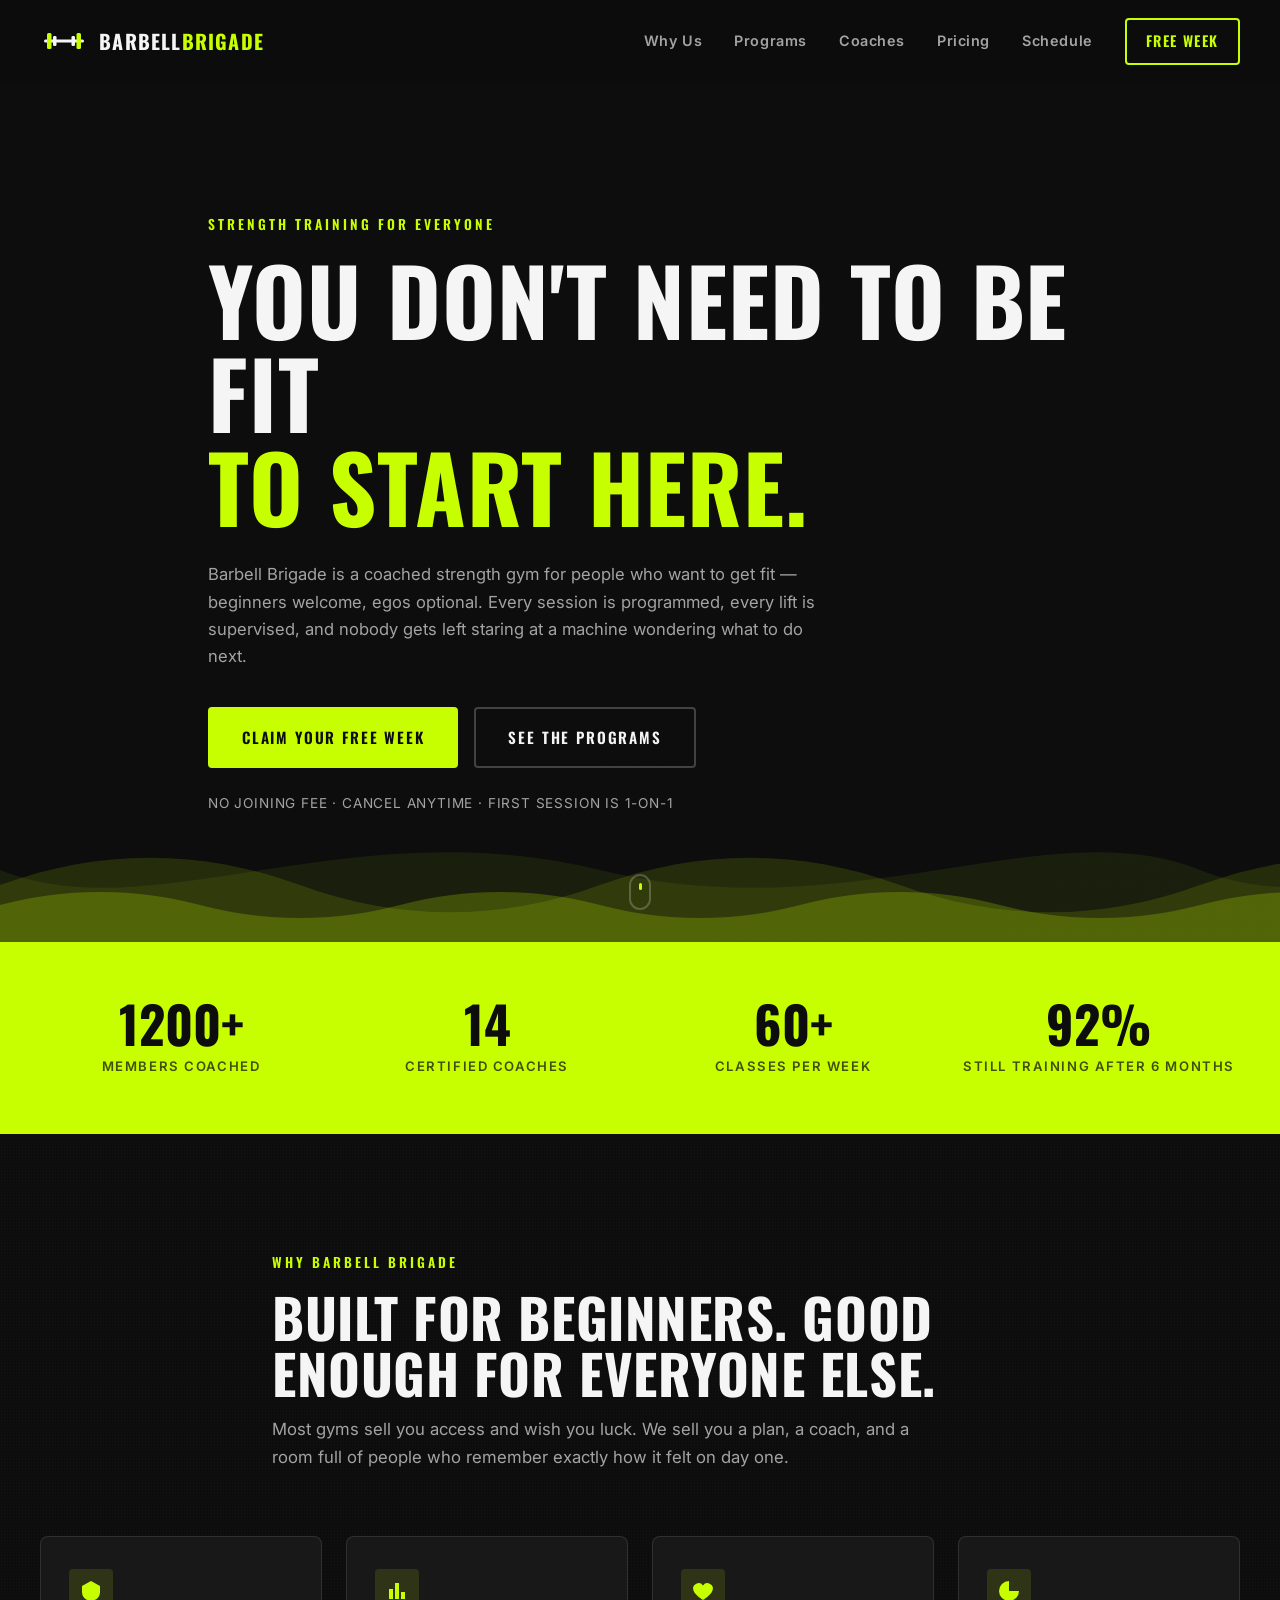
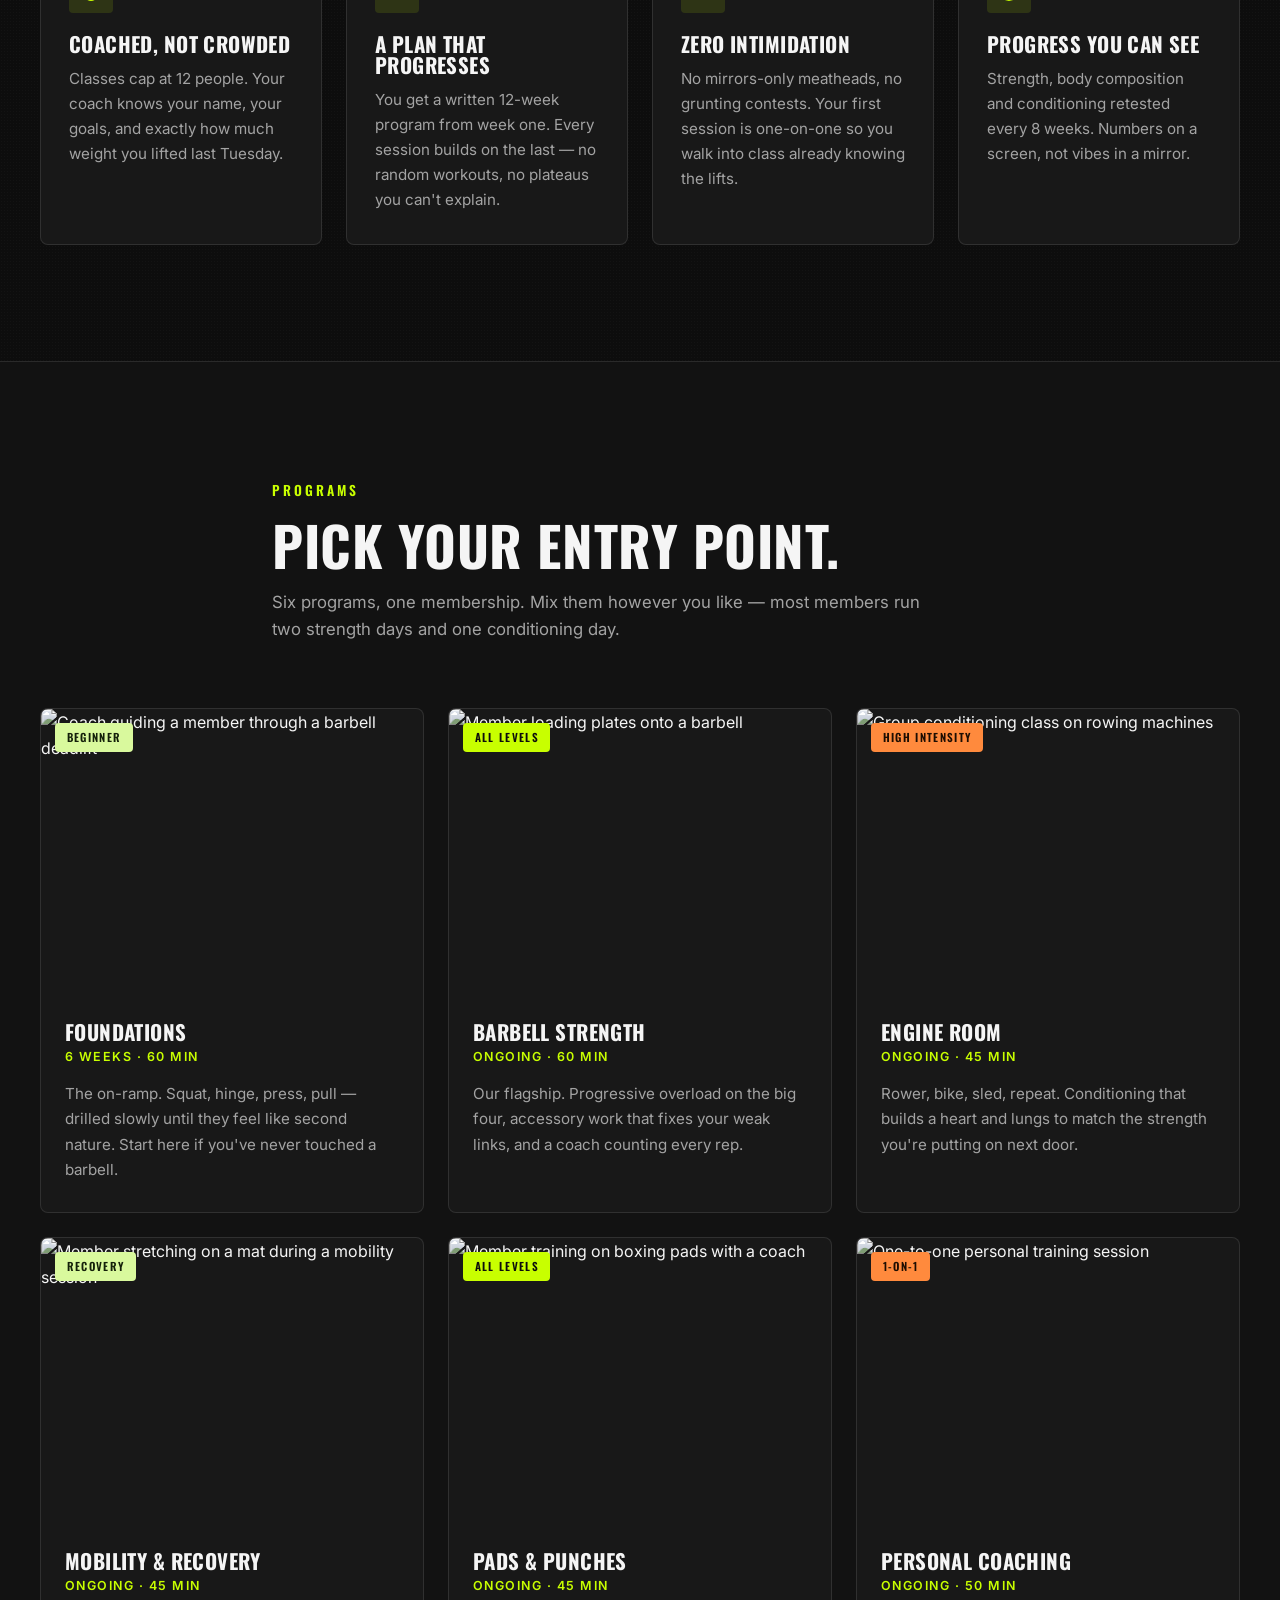
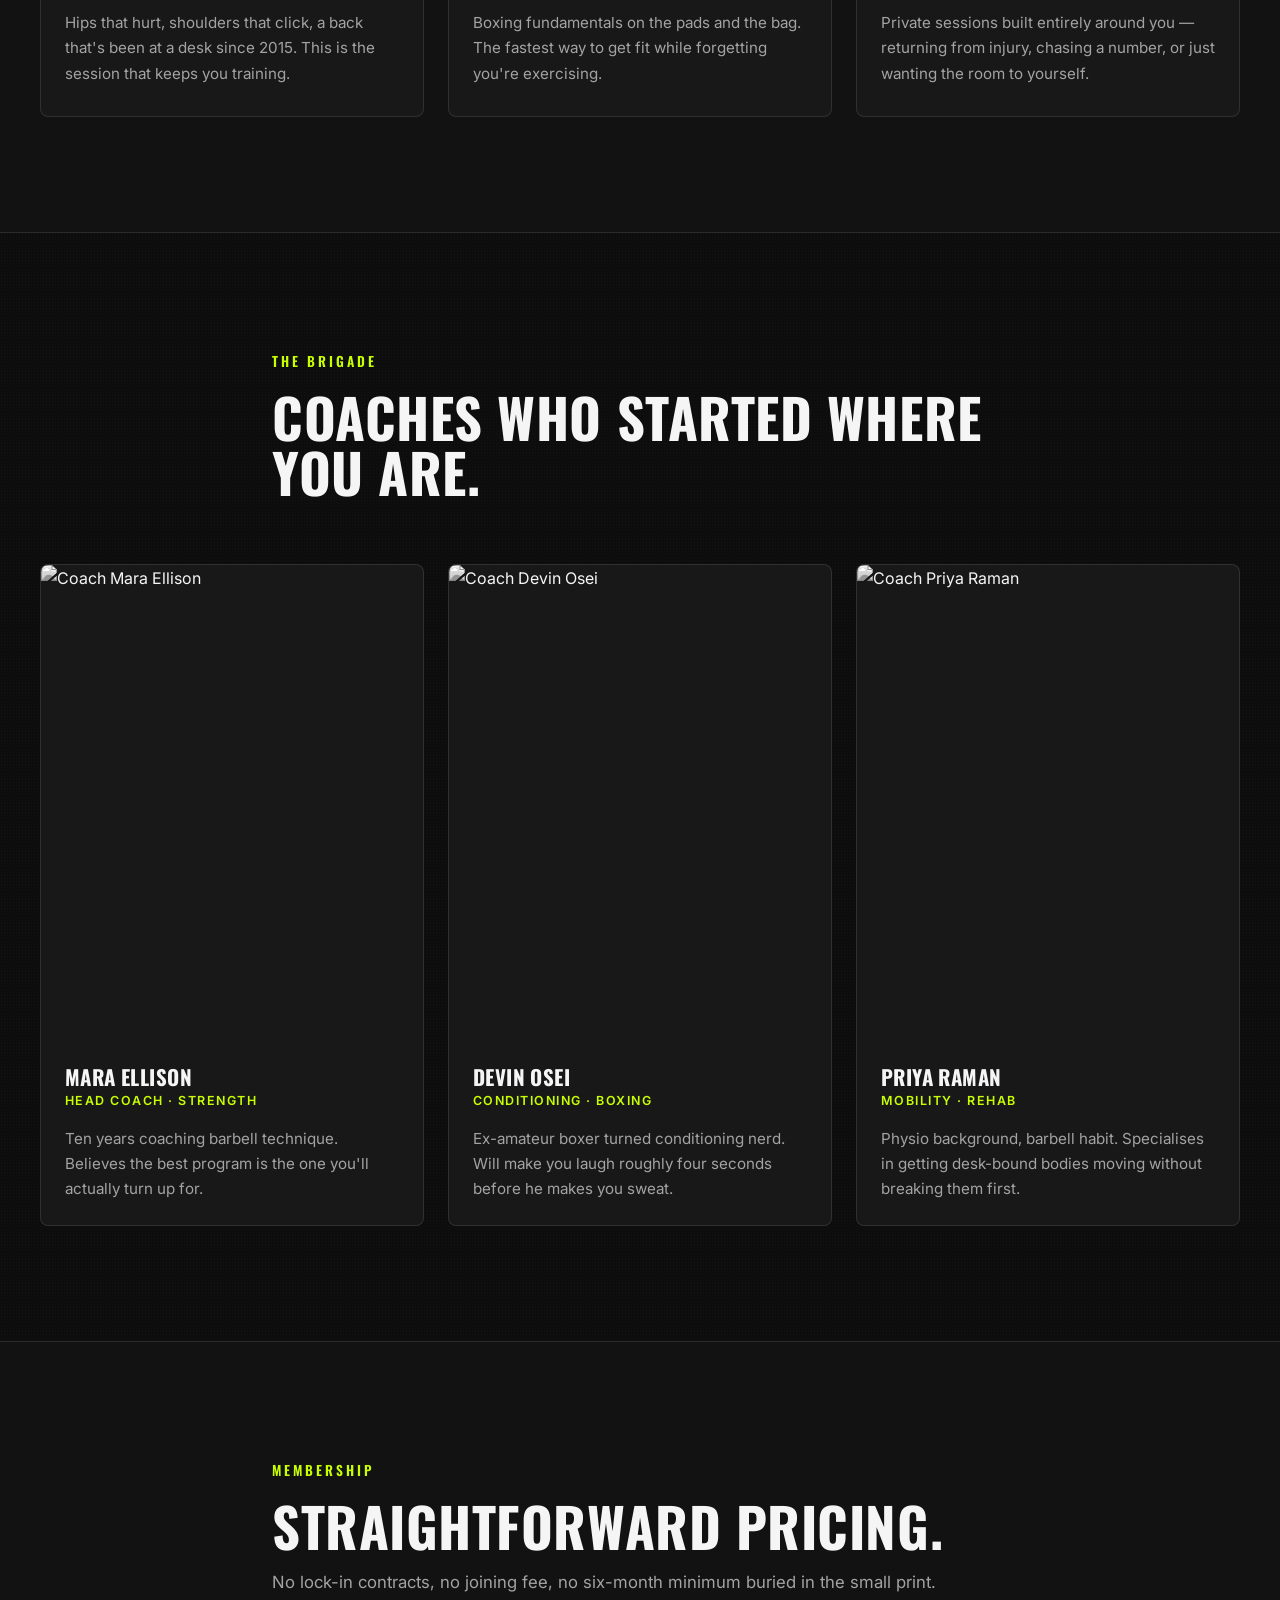
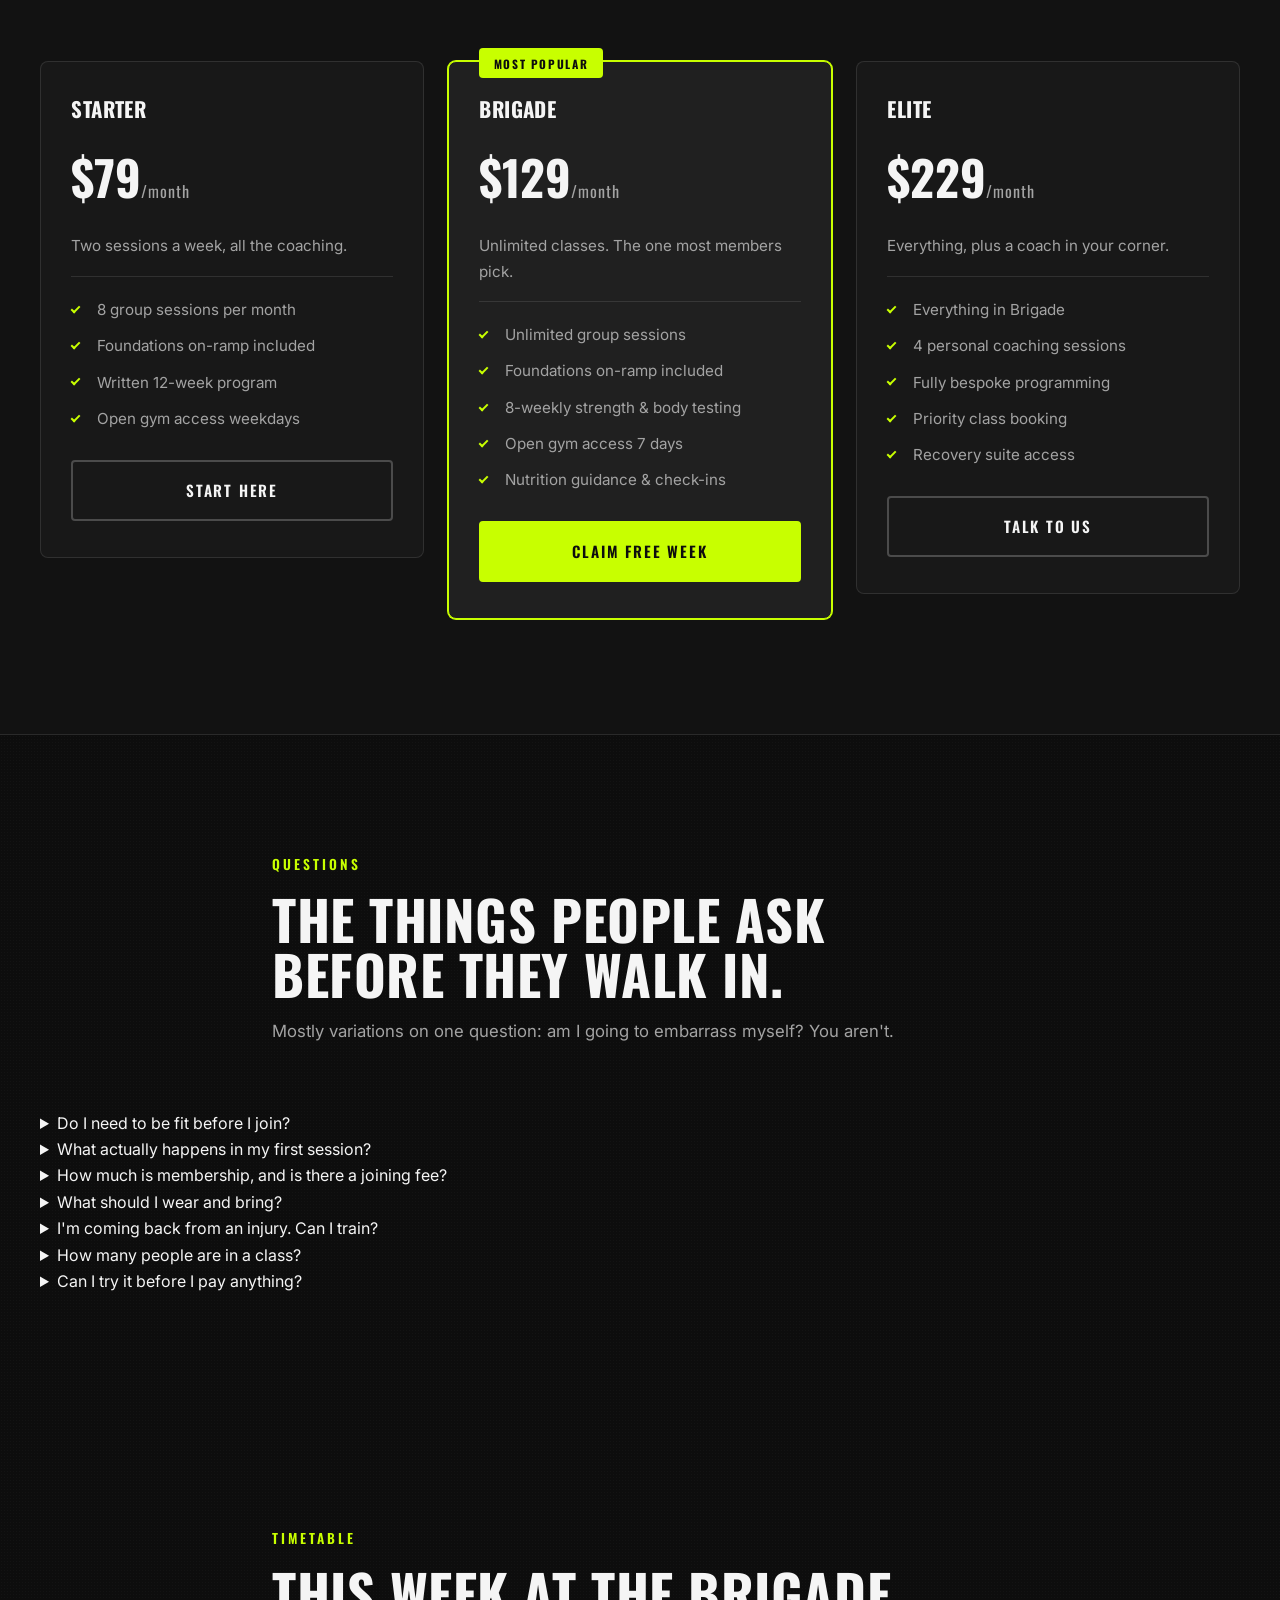
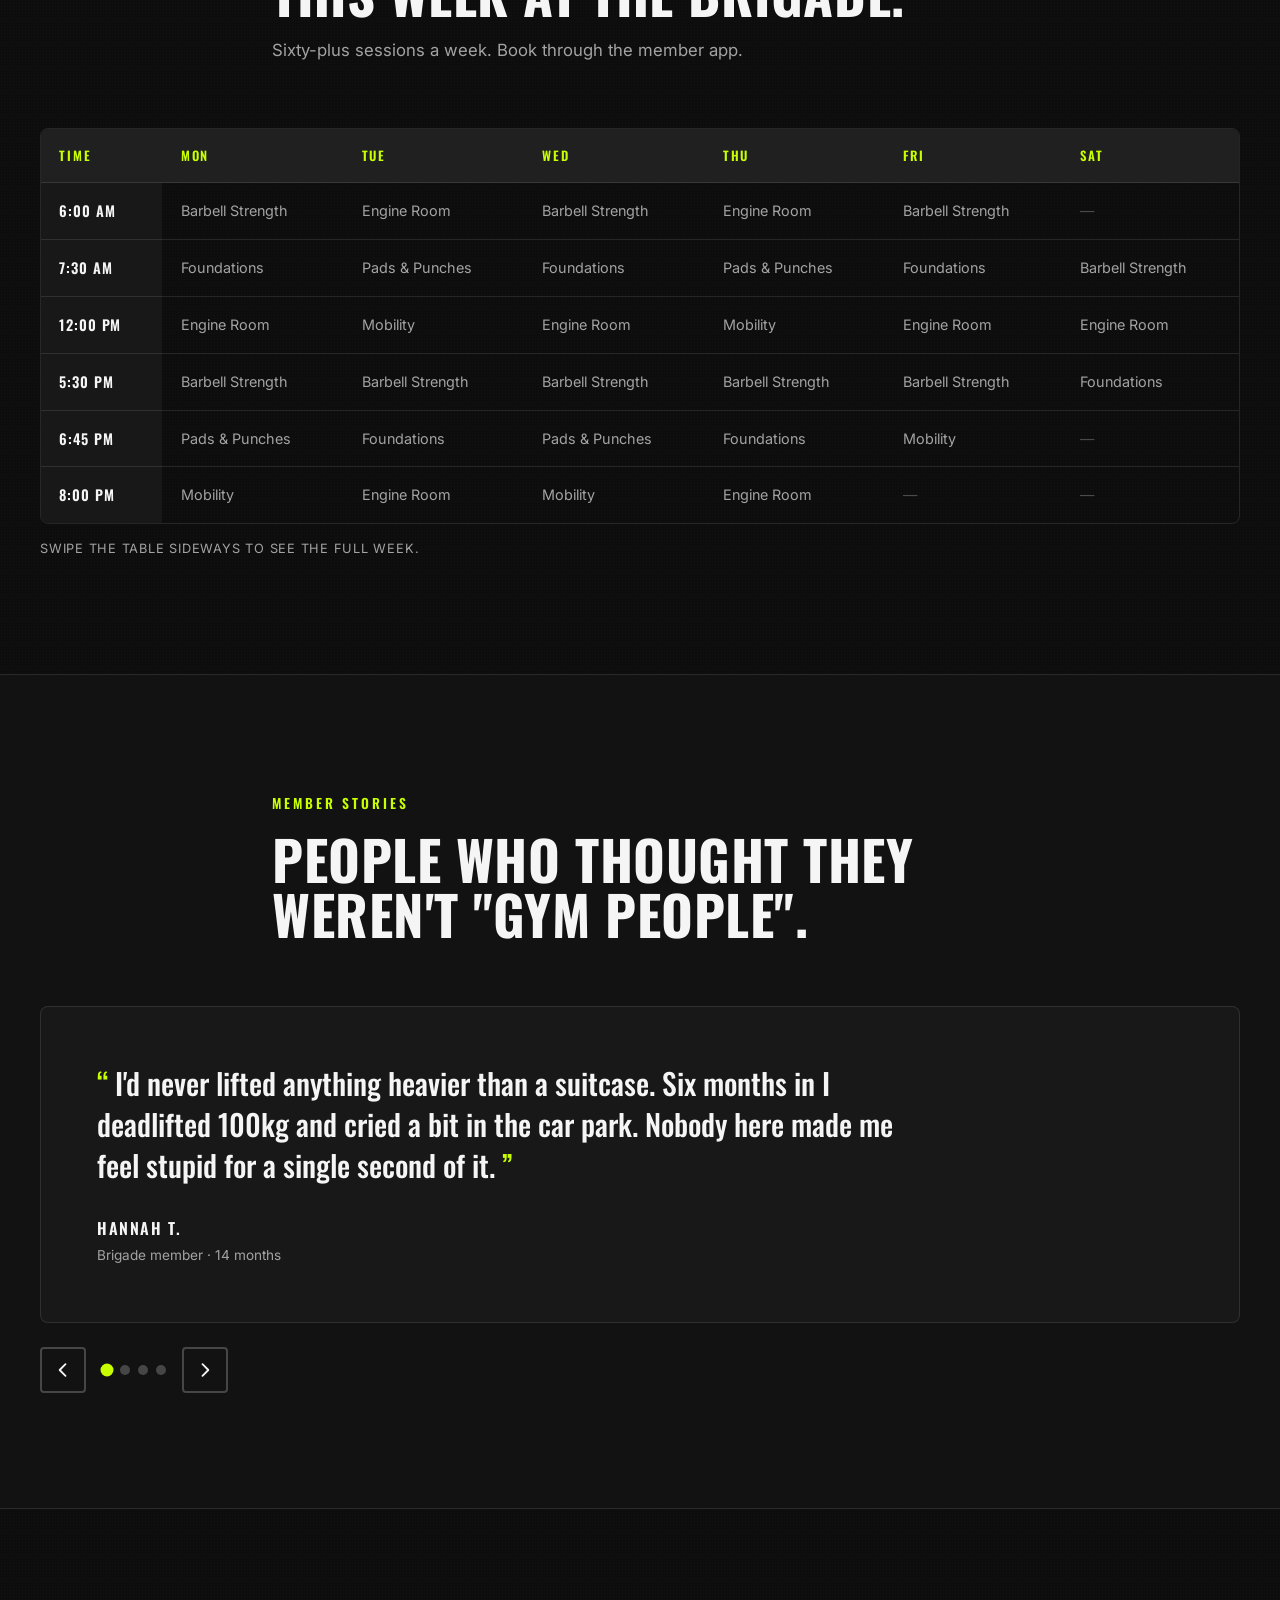
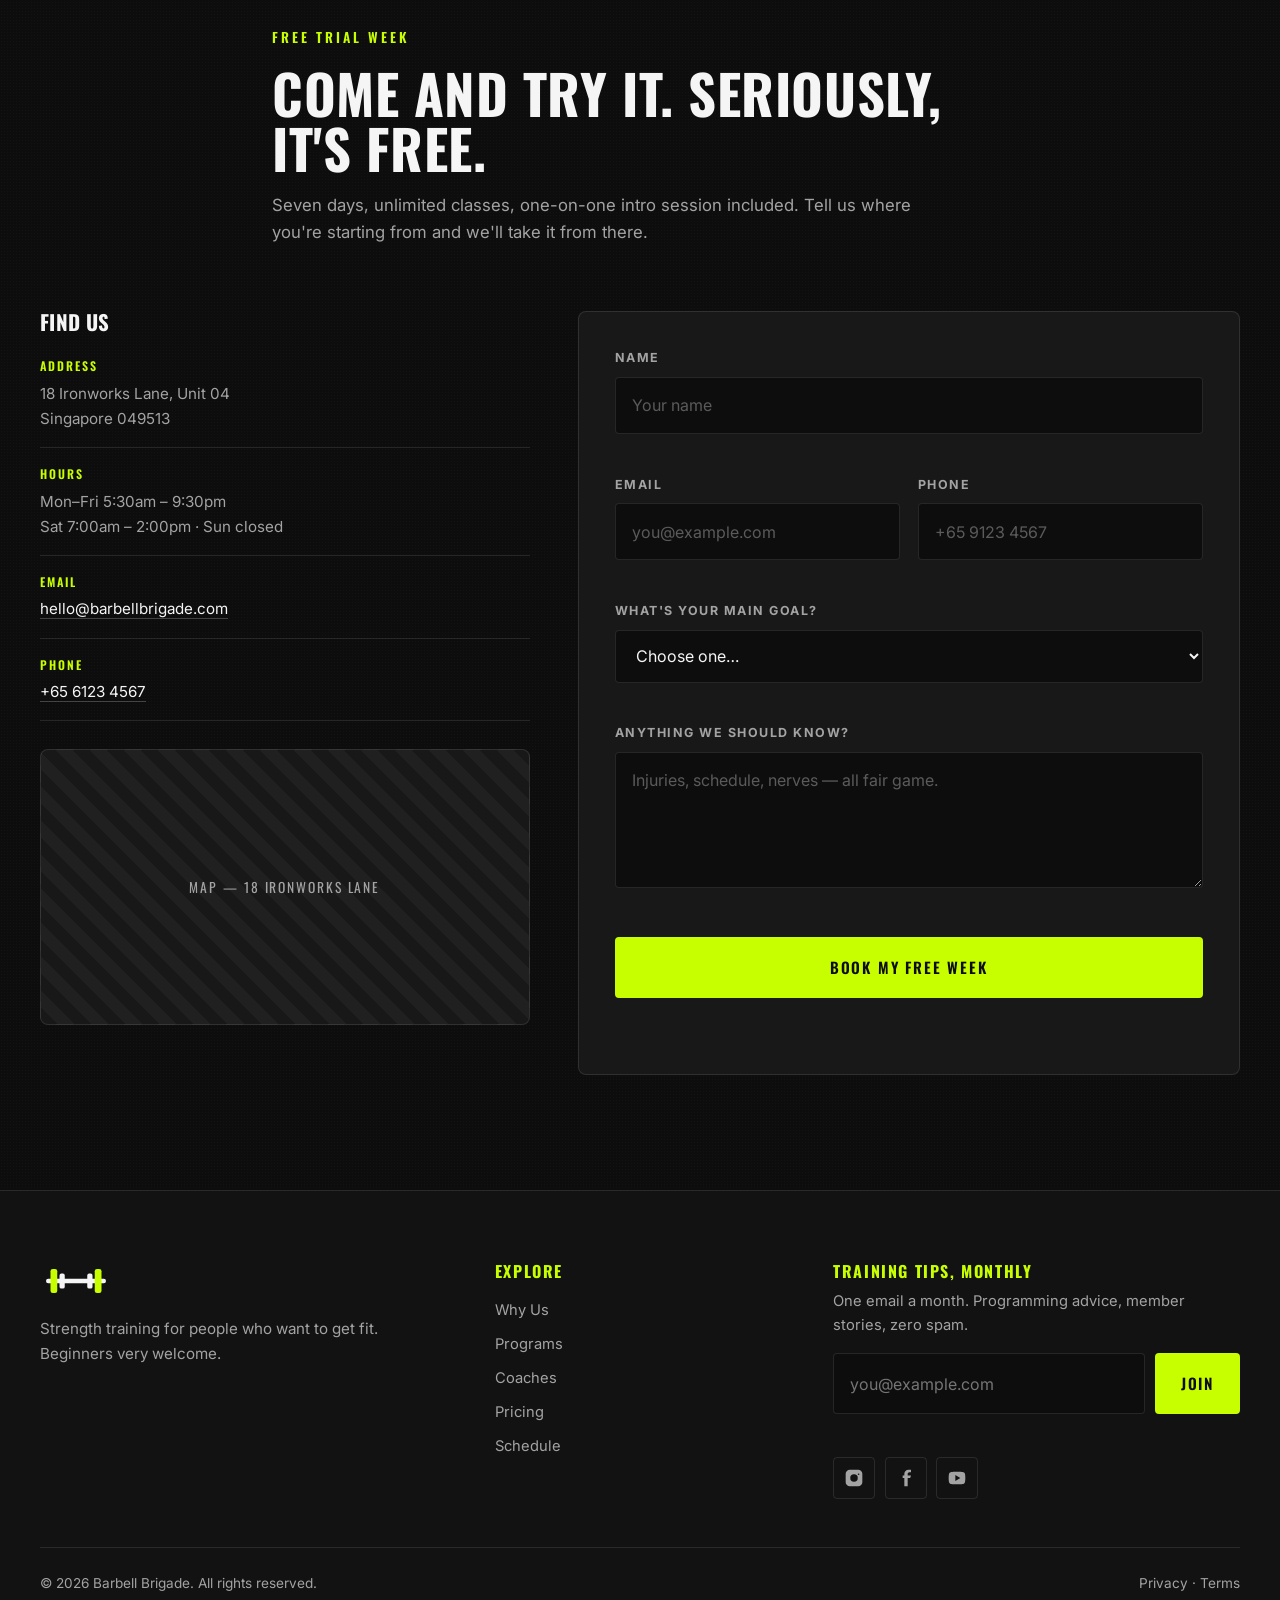
==== commit 7f79fcd5: "Wire the contact form to a real inbox Enquiries now POST to FormSubmit, which relays to the address " ====
--- a/index.html
+++ b/index.html
@@ -3,20 +3,50 @@
   <head>
     <meta charset="UTF-8" />
     <meta name="viewport" content="width=device-width, initial-scale=1.0" />
-    <title>Barbell Brigade | Strength Training for Everyone</title>
+    <!-- Search intent first, brand last: nobody searches the gym by name until
+         after they have joined. "Singapore" is doing the heavy lifting here —
+         this is a local business and location is the query, not a detail. -->
+    <title>Strength Gym for Beginners in Singapore | Barbell Brigade</title>
     <meta
       name="description"
-      content="Barbell Brigade is a strength and conditioning gym for people who want to get fit. Coached sessions, small classes, and a first week free."
+      content="Coached strength training in Singapore for people starting from zero. Classes cap at 12, your first session is one-on-one, and your first week is free."
     />
-
-    <!-- Open Graph -->
+    <link rel="canonical" href="https://roy866.github.io/Barbell-Brigade-/" />
+
+    <!-- Open Graph. Absolute URLs and a raster image are both required: a
+         relative path or an SVG makes the card render blank on every platform. -->
     <meta property="og:type" content="website" />
-    <meta property="og:title" content="Barbell Brigade | Strength Training for Everyone" />
+    <meta property="og:site_name" content="Barbell Brigade" />
+    <meta property="og:locale" content="en_SG" />
+    <meta property="og:url" content="https://roy866.github.io/Barbell-Brigade-/" />
+    <meta property="og:title" content="Strength Gym for Beginners in Singapore | Barbell Brigade" />
     <meta
       property="og:description"
       content="Coached strength training for real people. No egos, no guesswork. Your first week is free."
     />
-    <meta property="og:image" content="assets/logo.svg" />
+    <meta
+      property="og:image"
+      content="https://roy866.github.io/Barbell-Brigade-/assets/og-image.png"
+    />
+    <meta property="og:image:width" content="1200" />
+    <meta property="og:image:height" content="630" />
+    <meta
+      property="og:image:alt"
+      content="Barbell Brigade — you don't need to be fit to start here"
+    />
+
+    <meta name="twitter:card" content="summary_large_image" />
+    <meta name="twitter:title" content="Strength Gym for Beginners in Singapore | Barbell Brigade" />
+    <meta
+      name="twitter:description"
+      content="Coached strength training for real people. No egos, no guesswork. Your first week is free."
+    />
+    <meta
+      name="twitter:image"
+      content="https://roy866.github.io/Barbell-Brigade-/assets/og-image.png"
+    />
+
+    <meta name="theme-color" content="#0d0d0d" />
 
     <link rel="icon" href="assets/favicon.svg" type="image/svg+xml" />
     <link rel="preconnect" href="https://fonts.googleapis.com" />
@@ -26,6 +56,93 @@
       rel="stylesheet"
     />
     <link rel="stylesheet" href="styles.css" />
+
+    <!-- Structured data. Everything below is duplicated from visible copy on
+         this page on purpose — Google discards markup that claims things the
+         page does not say. Change a price, an opening hour or the address in
+         the markup and you must change it here too, or the two disagree.
+
+         Deliberately absent: aggregateRating and geo coordinates. There are no
+         real reviews or a surveyed location behind this build, and inventing
+         either is the one schema mistake that earns a manual action. -->
+    <script type="application/ld+json">
+      {
+        "@context": "https://schema.org",
+        "@graph": [
+          {
+            "@type": "HealthClub",
+            "@id": "https://roy866.github.io/Barbell-Brigade-/#gym",
+            "name": "Barbell Brigade",
+            "description": "Coached strength and conditioning gym in Singapore for people who want to get fit. Beginner on-ramp, classes capped at 12, first week free.",
+            "url": "https://roy866.github.io/Barbell-Brigade-/",
+            "image": "https://roy866.github.io/Barbell-Brigade-/assets/og-image.png",
+            "logo": "https://roy866.github.io/Barbell-Brigade-/assets/logo.svg",
+            "telephone": "+65 6123 4567",
+            "email": "hello@barbellbrigade.com",
+            "priceRange": "$79-$229 per month",
+            "address": {
+              "@type": "PostalAddress",
+              "streetAddress": "18 Ironworks Lane, Unit 04",
+              "addressLocality": "Singapore",
+              "postalCode": "049513",
+              "addressCountry": "SG"
+            },
+            "openingHoursSpecification": [
+              {
+                "@type": "OpeningHoursSpecification",
+                "dayOfWeek": ["Monday", "Tuesday", "Wednesday", "Thursday", "Friday"],
+                "opens": "05:30",
+                "closes": "21:30"
+              },
+              {
+                "@type": "OpeningHoursSpecification",
+                "dayOfWeek": "Saturday",
+                "opens": "07:00",
+                "closes": "14:00"
+              }
+            ],
+            "hasOfferCatalog": {
+              "@type": "OfferCatalog",
+              "name": "Memberships",
+              "itemListElement": [
+                {
+                  "@type": "Offer",
+                  "name": "Starter",
+                  "description": "Eight coached group sessions a month, Foundations on-ramp included.",
+                  "price": "79.00",
+                  "priceCurrency": "SGD",
+                  "availability": "https://schema.org/InStock"
+                },
+                {
+                  "@type": "Offer",
+                  "name": "Brigade",
+                  "description": "Unlimited coached group sessions, 8-weekly testing, open gym seven days.",
+                  "price": "129.00",
+                  "priceCurrency": "SGD",
+                  "availability": "https://schema.org/InStock"
+                },
+                {
+                  "@type": "Offer",
+                  "name": "Elite",
+                  "description": "Everything in Brigade plus four personal coaching sessions a month.",
+                  "price": "229.00",
+                  "priceCurrency": "SGD",
+                  "availability": "https://schema.org/InStock"
+                }
+              ]
+            }
+          },
+          {
+            "@type": "WebSite",
+            "@id": "https://roy866.github.io/Barbell-Brigade-/#website",
+            "url": "https://roy866.github.io/Barbell-Brigade-/",
+            "name": "Barbell Brigade",
+            "inLanguage": "en-SG",
+            "publisher": { "@id": "https://roy866.github.io/Barbell-Brigade-/#gym" }
+          }
+        ]
+      }
+    </script>
 
     <!-- Flags that JS is available, so scroll-reveal can hide elements without
          risking a blank page when scripts are disabled or fail to load. -->
@@ -78,9 +195,23 @@
       <!-- ============================= HERO ============================= -->
       <section class="hero" id="hero">
         <div class="hero-media" aria-hidden="true">
+          <!-- This is the Largest Contentful Paint element, so it decides the
+               site's LCP score. Serving the 1920px file to a phone spent the
+               whole mobile budget on a backdrop that is greyscaled and 4%
+               visible through the overlay; srcset lets a 390px screen take the
+               960px file instead. sizes is 100vw because it is a full-bleed
+               background — the browser cannot infer that from the markup. -->
           <img
             src="https://picsum.photos/seed/barbellbrigade-hero/1920/1200"
+            srcset="
+              https://picsum.photos/seed/barbellbrigade-hero/960/600    960w,
+              https://picsum.photos/seed/barbellbrigade-hero/1440/900  1440w,
+              https://picsum.photos/seed/barbellbrigade-hero/1920/1200 1920w
+            "
+            sizes="100vw"
             alt=""
+            width="1920"
+            height="1200"
             fetchpriority="high"
           />
         </div>
@@ -95,7 +226,7 @@
         <div class="container hero-inner">
           <p class="eyebrow reveal">Strength training for everyone</p>
           <h1 class="reveal">
-            You don't need to be fit<br />
+            You don't need to be <span class="jump">fit</span><br />
             <span class="accent">to start here.</span>
           </h1>
           <p class="hero-copy reveal">
@@ -397,6 +528,170 @@
           </article>
         </div>
       </section>
+
+      <!-- ============================= FAQ ============================= -->
+      <!-- Sits directly after pricing because that is where the objections
+           actually fire. <details>/<summary> rather than a JS accordion: it is
+           keyboard-operable, screen-reader-labelled and openable with no
+           JavaScript at all, which the reveal contract on this page requires. -->
+      <section class="section" id="faq">
+        <div class="container section-head reveal">
+          <p class="eyebrow">Questions</p>
+          <h2>The things people ask before they walk in.</h2>
+          <p class="section-sub">
+            Mostly variations on one question: am I going to embarrass myself? You aren't.
+          </p>
+        </div>
+
+        <div class="container faq-list reveal">
+          <details class="faq-item">
+            <summary>Do I need to be fit before I join?</summary>
+            <div class="faq-answer">
+              <p>
+                No, and that's not a polite answer — Foundations exists precisely because most
+                people arrive unable to squat to depth or hold a bar overhead. Six weeks later they
+                can. If you could already do it all, you wouldn't need coaching.
+              </p>
+            </div>
+          </details>
+
+          <details class="faq-item">
+            <summary>What actually happens in my first session?</summary>
+            <div class="faq-answer">
+              <p>
+                Your first hour is one-on-one with a coach, not a class. You'll talk through what
+                you want and anything that hurts, then learn the four movements everything else is
+                built on — squat, hinge, press, pull — with an empty bar. You leave knowing the
+                vocabulary, so your first group class isn't a guessing game.
+              </p>
+            </div>
+          </details>
+
+          <details class="faq-item">
+            <summary>How much is membership, and is there a joining fee?</summary>
+            <div class="faq-answer">
+              <p>
+                Memberships run $79, $129 and $229 a month. There is no joining fee, no lock-in
+                contract and no minimum term — you can cancel from your account in about thirty
+                seconds. Most members are on Brigade at $129.
+              </p>
+            </div>
+          </details>
+
+          <details class="faq-item">
+            <summary>What should I wear and bring?</summary>
+            <div class="faq-answer">
+              <p>
+                Whatever you already own that you can move in, and flat shoes rather than running
+                trainers if you have them. Bring a water bottle. That's the entire list — everything
+                else lives here.
+              </p>
+            </div>
+          </details>
+
+          <details class="faq-item">
+            <summary>I'm coming back from an injury. Can I train?</summary>
+            <div class="faq-answer">
+              <p>
+                Usually yes, and it's one of the most common reasons people start with us. Tell your
+                coach in the intro session and the program gets written around it. Priya's background
+                is physio, so if something needs working around rather than through, that call gets
+                made by someone qualified to make it.
+              </p>
+            </div>
+          </details>
+
+          <details class="faq-item">
+            <summary>How many people are in a class?</summary>
+            <div class="faq-answer">
+              <p>
+                Twelve at most, one coach. That cap is the whole model — it's the number at which a
+                coach can still watch every rep and correct it, which is the thing you're actually
+                paying for.
+              </p>
+            </div>
+          </details>
+
+          <details class="faq-item">
+            <summary>Can I try it before I pay anything?</summary>
+            <div class="faq-answer">
+              <p>
+                Yes — a full week, unlimited classes, one-on-one intro session included, no card
+                details taken. Book it from the form at the bottom of this page.
+              </p>
+            </div>
+          </details>
+        </div>
+      </section>
+
+      <!-- FAQPage markup for the section above. Google drops answers that do
+           not appear in the rendered page, so these strings are copied from the
+           markup verbatim — edit one and you must edit the other. -->
+      <script type="application/ld+json">
+        {
+          "@context": "https://schema.org",
+          "@type": "FAQPage",
+          "@id": "https://roy866.github.io/Barbell-Brigade-/#faq",
+          "mainEntity": [
+            {
+              "@type": "Question",
+              "name": "Do I need to be fit before I join?",
+              "acceptedAnswer": {
+                "@type": "Answer",
+                "text": "No, and that's not a polite answer — Foundations exists precisely because most people arrive unable to squat to depth or hold a bar overhead. Six weeks later they can. If you could already do it all, you wouldn't need coaching."
+              }
+            },
+            {
+              "@type": "Question",
+              "name": "What actually happens in my first session?",
+              "acceptedAnswer": {
+                "@type": "Answer",
+                "text": "Your first hour is one-on-one with a coach, not a class. You'll talk through what you want and anything that hurts, then learn the four movements everything else is built on — squat, hinge, press, pull — with an empty bar. You leave knowing the vocabulary, so your first group class isn't a guessing game."
+              }
+            },
+            {
+              "@type": "Question",
+              "name": "How much is membership, and is there a joining fee?",
+              "acceptedAnswer": {
+                "@type": "Answer",
+                "text": "Memberships run $79, $129 and $229 a month. There is no joining fee, no lock-in contract and no minimum term — you can cancel from your account in about thirty seconds. Most members are on Brigade at $129."
+              }
+            },
+            {
+              "@type": "Question",
+              "name": "What should I wear and bring?",
+              "acceptedAnswer": {
+                "@type": "Answer",
+                "text": "Whatever you already own that you can move in, and flat shoes rather than running trainers if you have them. Bring a water bottle. That's the entire list — everything else lives here."
+              }
+            },
+            {
+              "@type": "Question",
+              "name": "I'm coming back from an injury. Can I train?",
+              "acceptedAnswer": {
+                "@type": "Answer",
+                "text": "Usually yes, and it's one of the most common reasons people start with us. Tell your coach in the intro session and the program gets written around it. Priya's background is physio, so if something needs working around rather than through, that call gets made by someone qualified to make it."
+              }
+            },
+            {
+              "@type": "Question",
+              "name": "How many people are in a class?",
+              "acceptedAnswer": {
+                "@type": "Answer",
+                "text": "Twelve at most, one coach. That cap is the whole model — it's the number at which a coach can still watch every rep and correct it, which is the thing you're actually paying for."
+              }
+            },
+            {
+              "@type": "Question",
+              "name": "Can I try it before I pay anything?",
+              "acceptedAnswer": {
+                "@type": "Answer",
+                "text": "Yes — a full week, unlimited classes, one-on-one intro session included, no card details taken. Book it from the form at the bottom of this page."
+              }
+            }
+          ]
+        }
+      </script>
 
       <!-- ============================= SCHEDULE ============================= -->
       <section class="section" id="schedule">
@@ -600,26 +895,26 @@
           <form class="contact-form reveal" id="contactForm" novalidate>
             <div class="field">
               <label for="name">Name</label>
-              <input type="text" id="name" name="name" autocomplete="name" placeholder="Your name" />
+              <input type="text" id="name" name="name" autocomplete="name" placeholder="Your name" aria-describedby="nameError" />
               <p class="error" id="nameError"></p>
             </div>
 
             <div class="field-row">
               <div class="field">
                 <label for="email">Email</label>
-                <input type="email" id="email" name="email" autocomplete="email" placeholder="you@example.com" />
+                <input type="email" id="email" name="email" autocomplete="email" placeholder="you@example.com" aria-describedby="emailError" />
                 <p class="error" id="emailError"></p>
               </div>
               <div class="field">
                 <label for="phone">Phone</label>
-                <input type="tel" id="phone" name="phone" autocomplete="tel" placeholder="+65 9123 4567" />
+                <input type="tel" id="phone" name="phone" autocomplete="tel" placeholder="+65 9123 4567" aria-describedby="phoneError" />
                 <p class="error" id="phoneError"></p>
               </div>
             </div>
 
             <div class="field">
               <label for="goal">What's your main goal?</label>
-              <select id="goal" name="goal">
+              <select id="goal" name="goal" aria-describedby="goalError">
                 <option value="">Choose one…</option>
                 <option value="general">Just get fit and feel better</option>
                 <option value="strength">Get stronger</option>
@@ -635,6 +930,11 @@
               <textarea id="message" name="message" rows="4" placeholder="Injuries, schedule, nerves — all fair game."></textarea>
               <p class="error" id="messageError"></p>
             </div>
+
+            <!-- Spam trap. Hidden from sight and from the tab order and the
+                 accessibility tree, so only a bot filling every field reaches
+                 it; script.js drops any submission that has it set. -->
+            <input type="text" name="_honey" tabindex="-1" autocomplete="off" aria-hidden="true" hidden />
 
             <button type="submit" class="btn btn-primary btn-block">Book my free week</button>
             <p class="form-status" id="formStatus" role="status" aria-live="polite"></p>
--- a/styles.css
+++ b/styles.css
@@ -576,6 +576,44 @@
   margin-bottom: 1.75rem;
 }
 
+/* One word hops once every 5 seconds. The hop itself takes about 0.8s — the
+   rest of the cycle is the word sitting still, which is what makes it read as
+   an occasional beat rather than a loop. inline-block so transforms apply at
+   all, and the bottom origin keeps it standing on the baseline while it
+   squashes. */
+.hero h1 .jump {
+  display: inline-block;
+  transform-origin: 50% 100%;
+  animation: word-jump 5s ease-in-out infinite;
+  will-change: transform;
+}
+
+@keyframes word-jump {
+  0%,
+  100% {
+    transform: translateY(0) scale(1, 1);
+  }
+  /* Crouch */
+  4% {
+    transform: translateY(0) scale(1.12, 0.86);
+  }
+  /* Up */
+  9% {
+    transform: translateY(-0.3em) scale(0.94, 1.1);
+  }
+  /* Down */
+  13% {
+    transform: translateY(0) scale(1.1, 0.88);
+  }
+  /* Settle */
+  17% {
+    transform: translateY(0) scale(0.98, 1.02);
+  }
+  20% {
+    transform: translateY(0) scale(1, 1);
+  }
+}
+
 .hero-copy {
   max-width: 38rem;
   margin-bottom: 2.25rem;
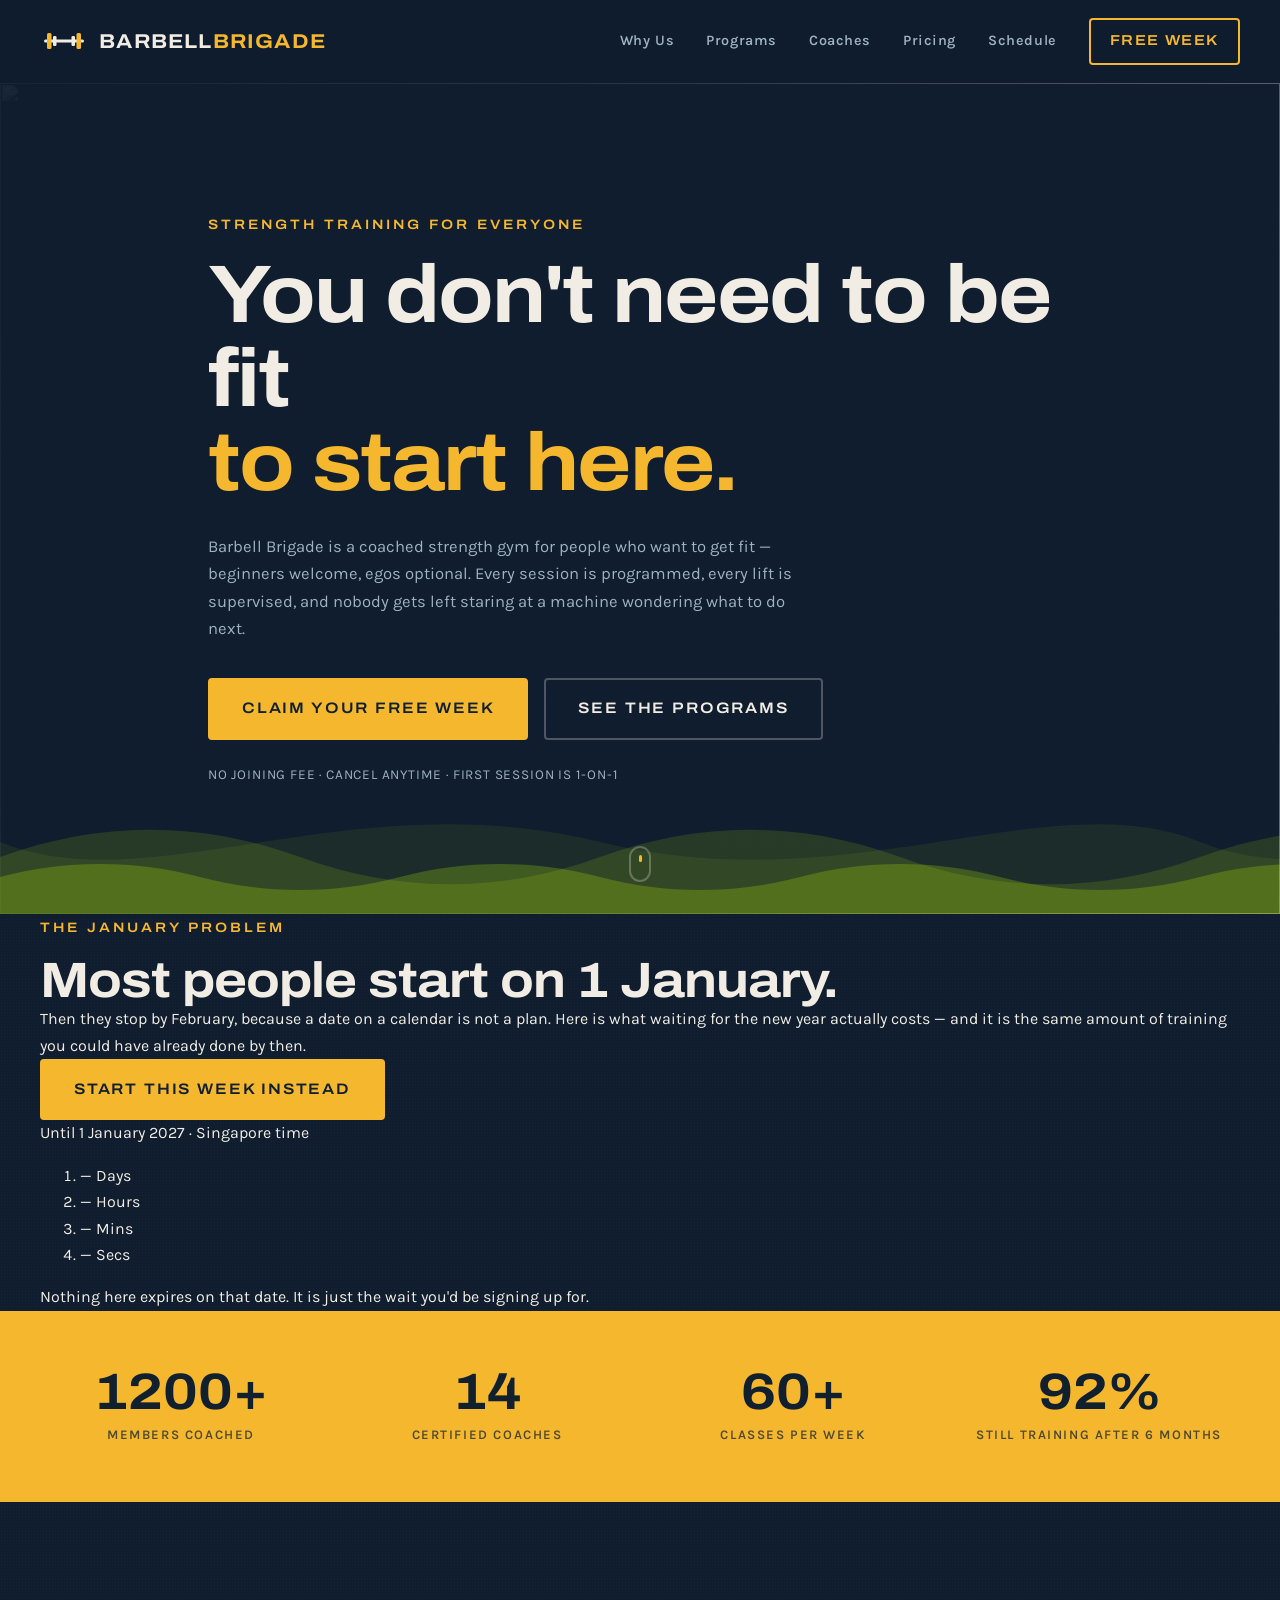
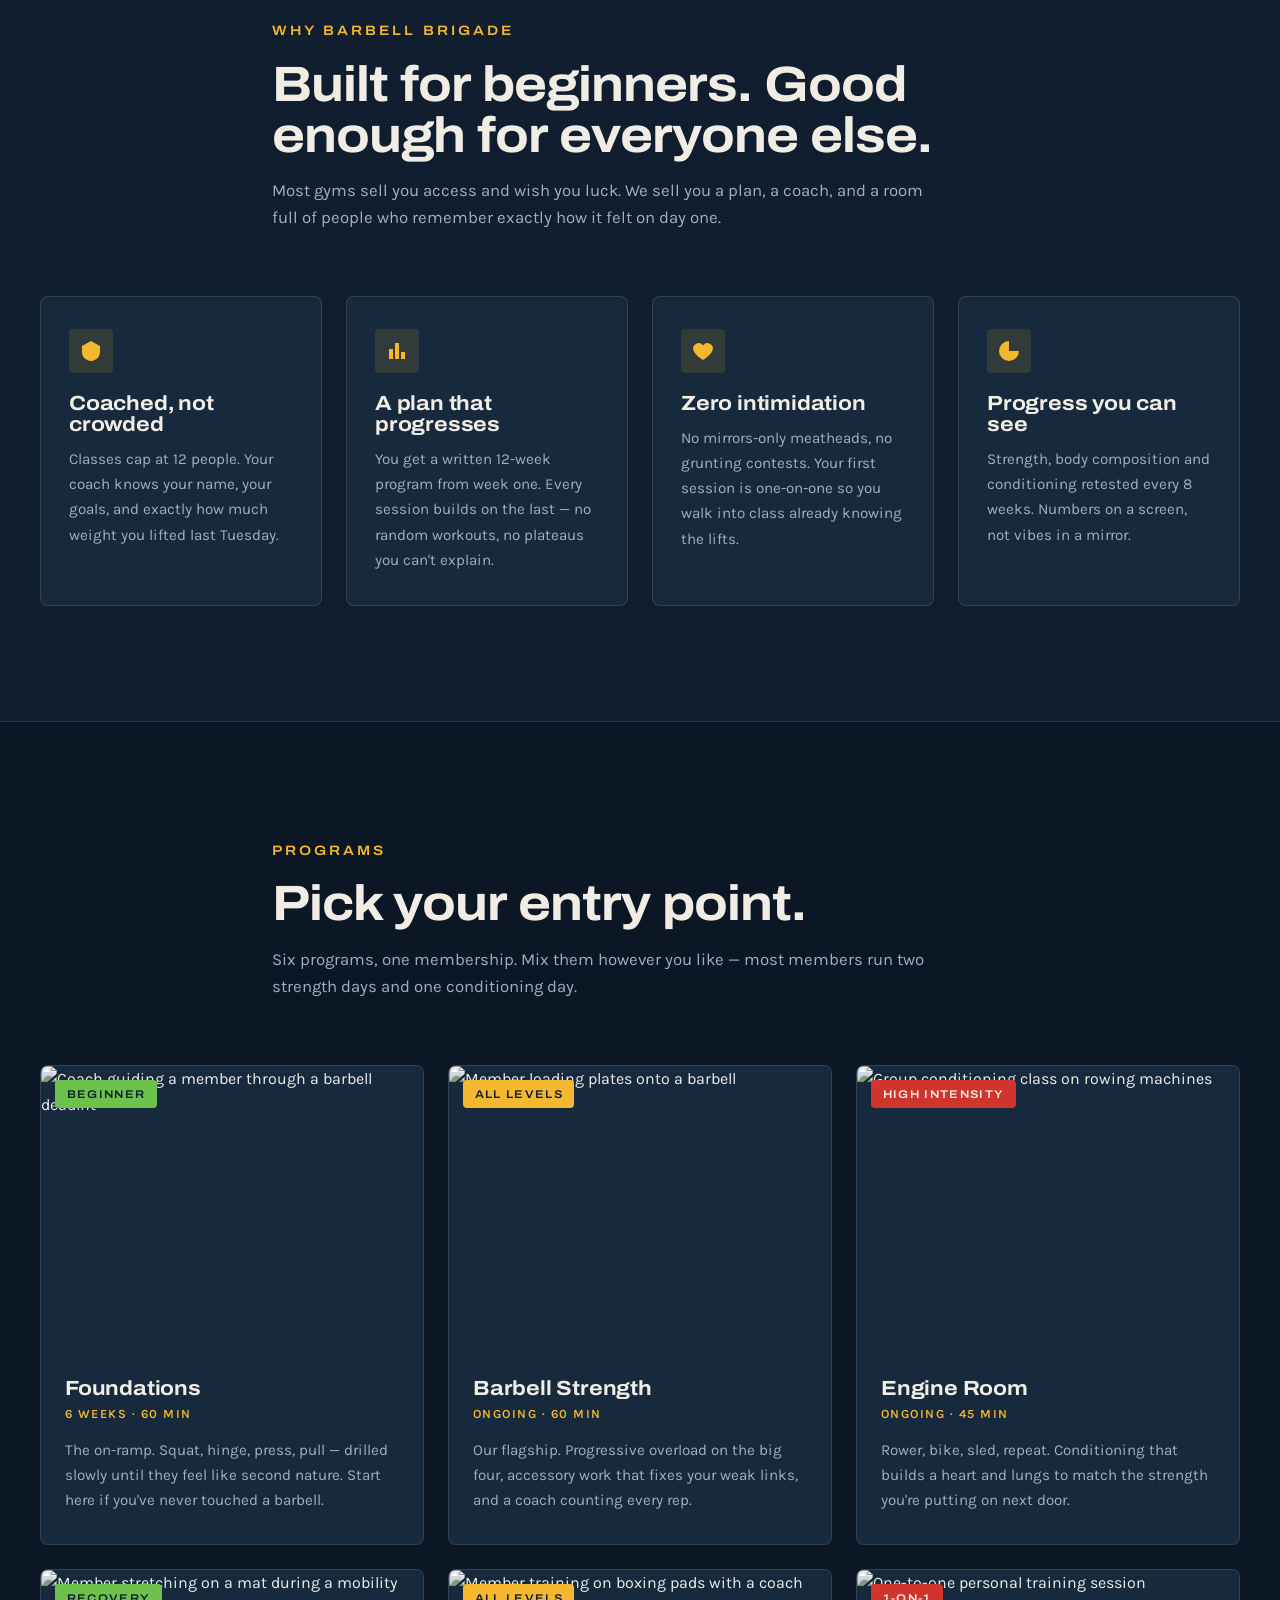
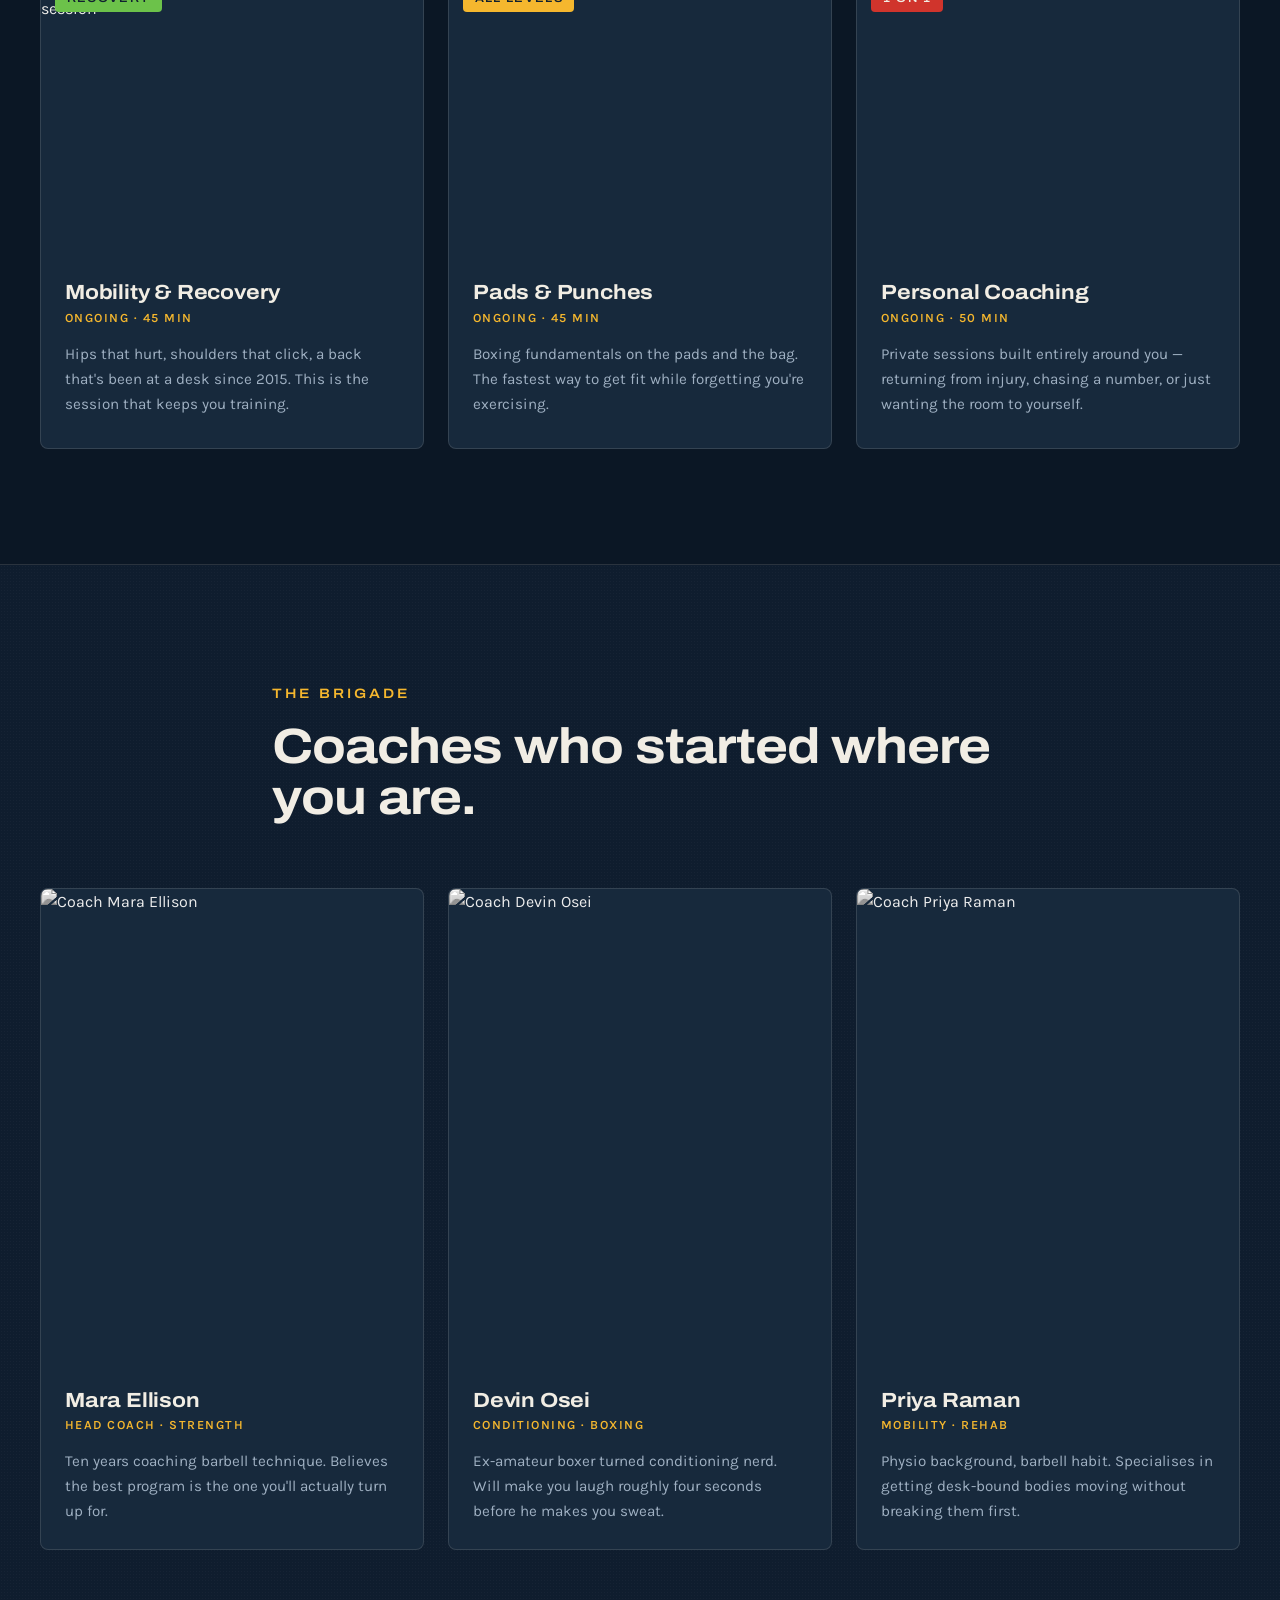
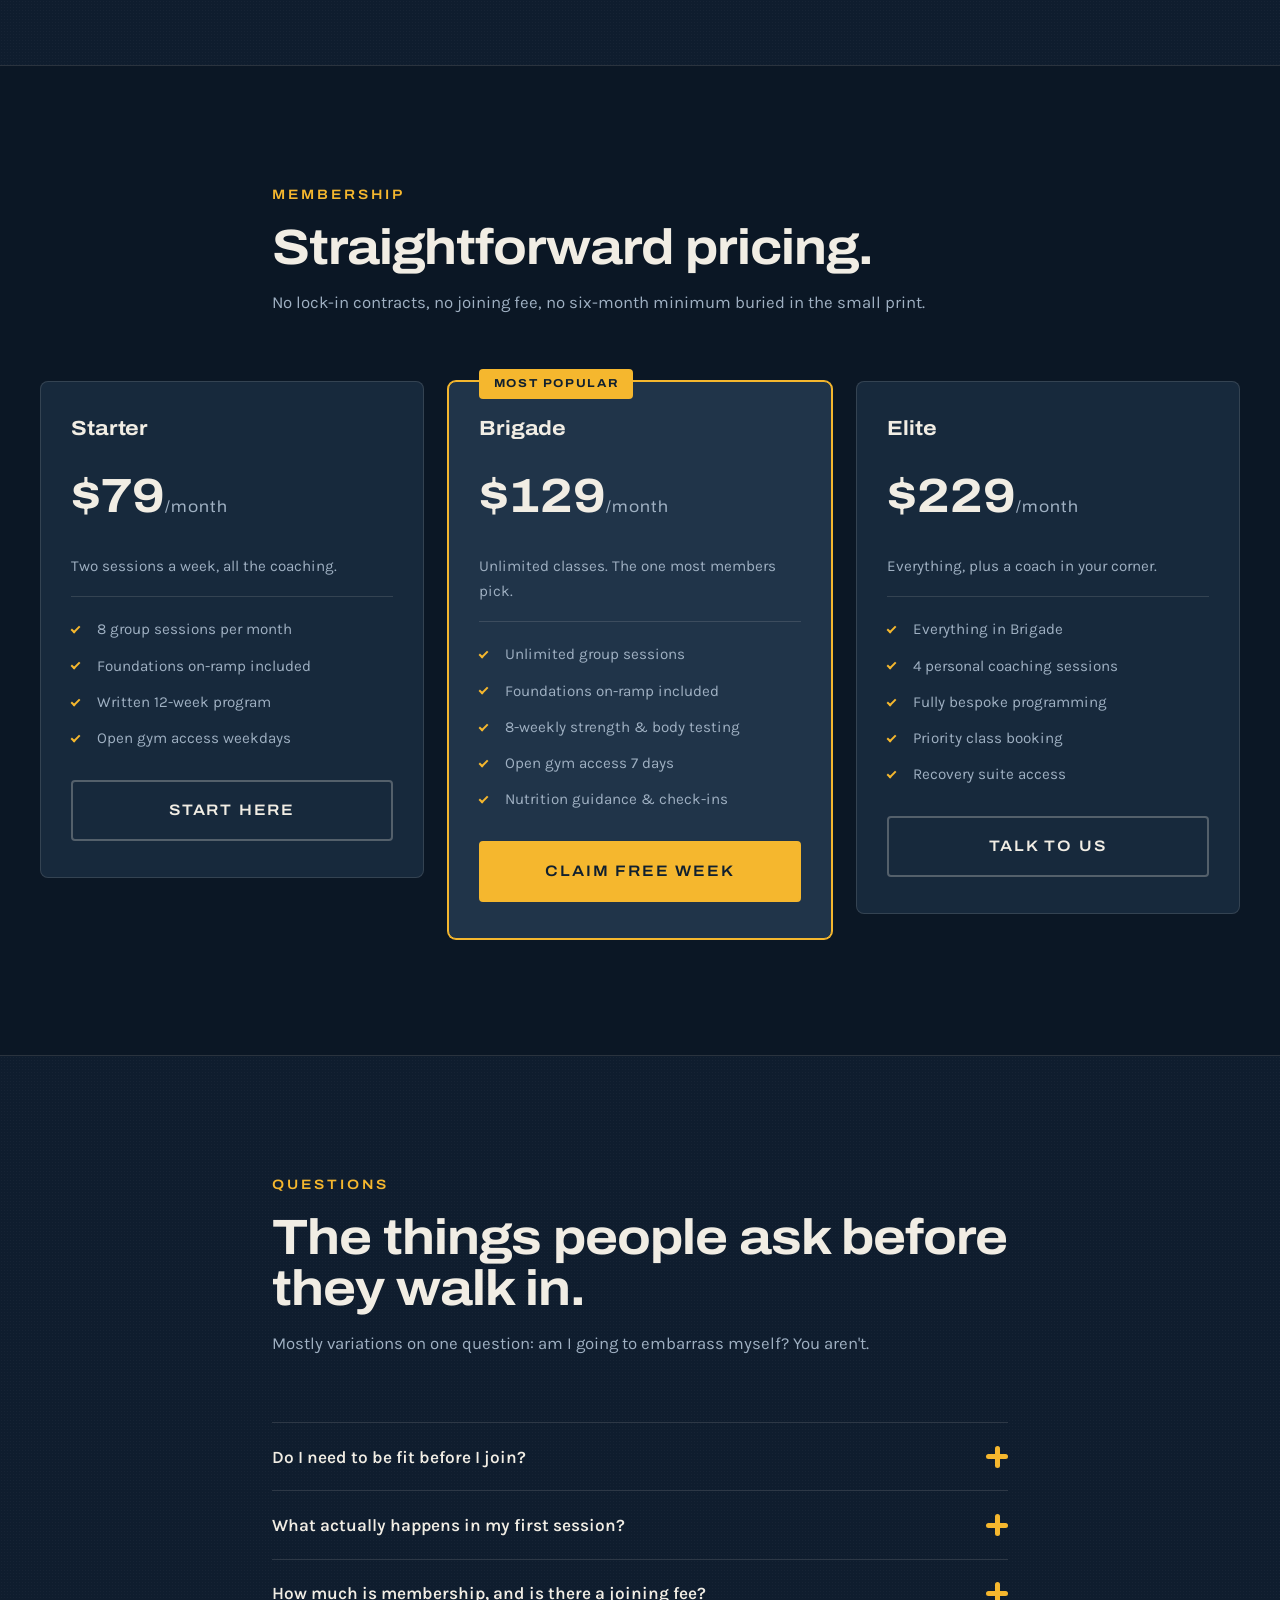
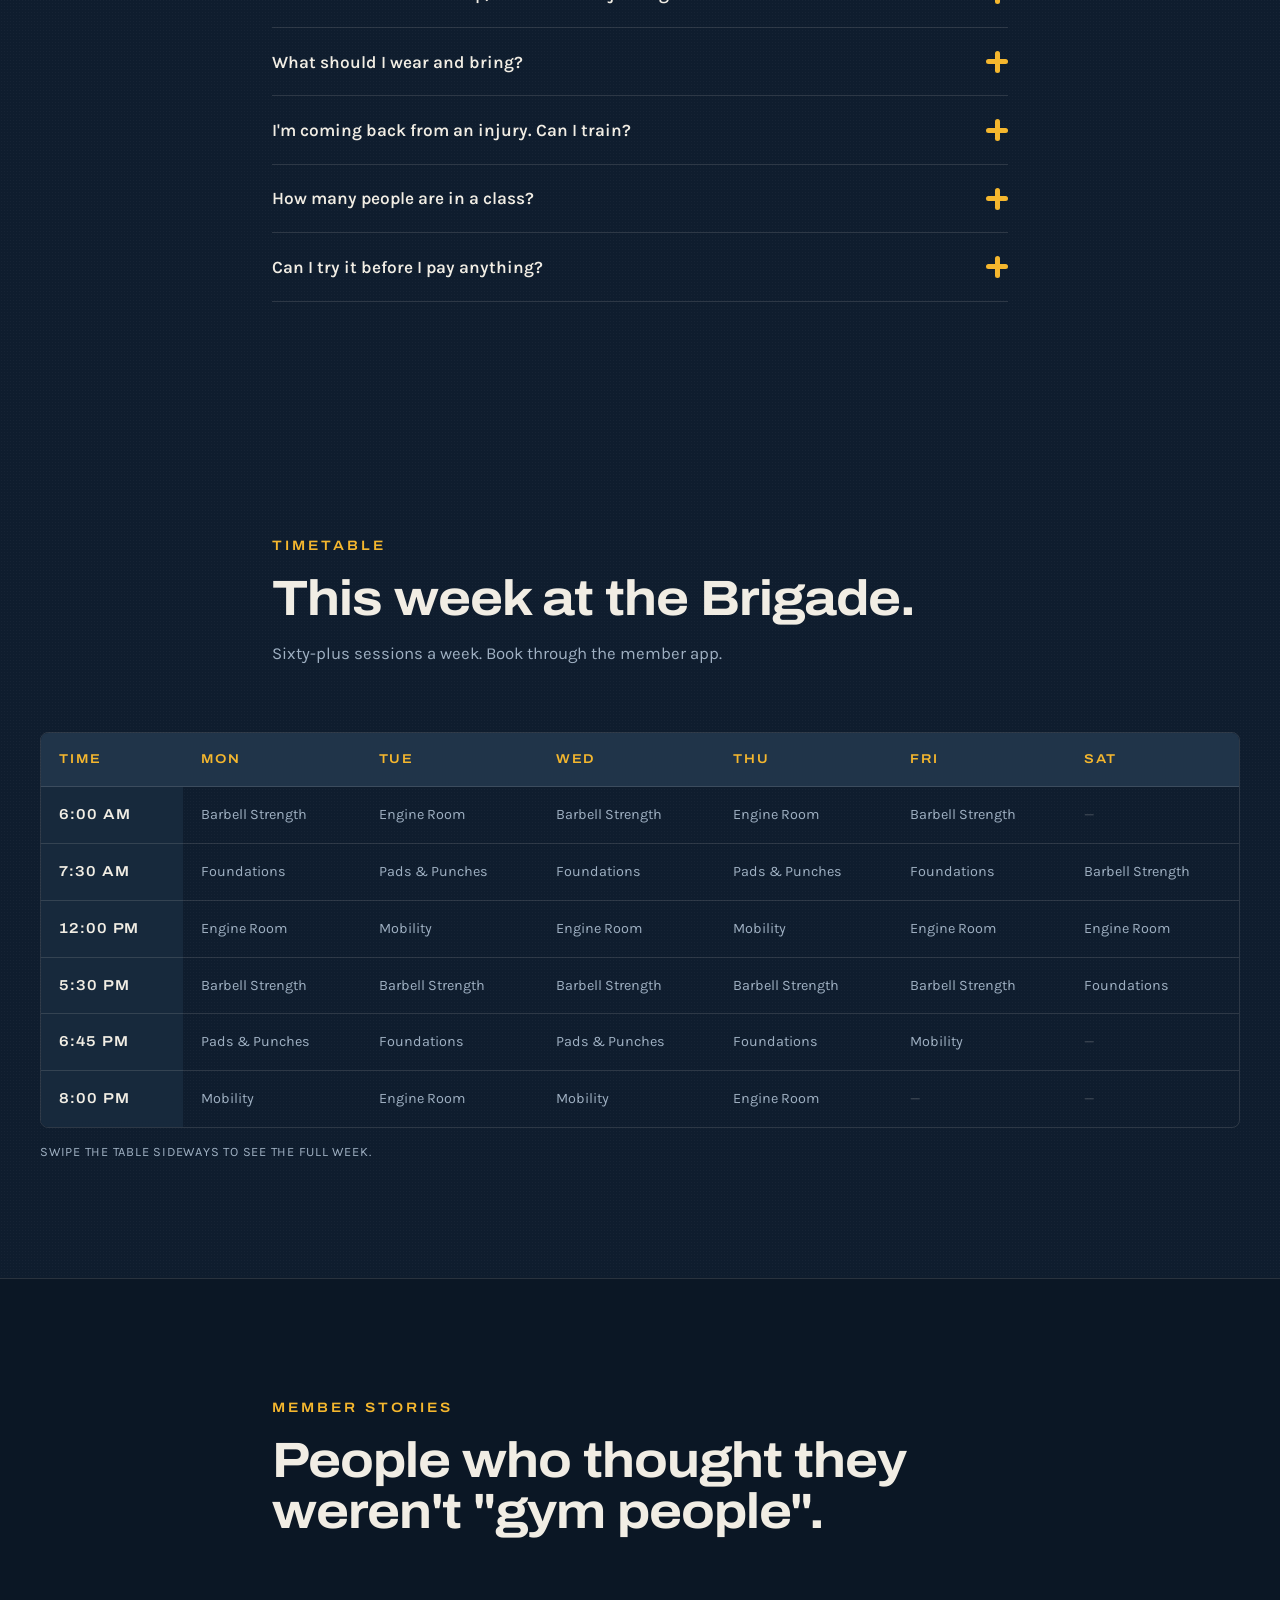
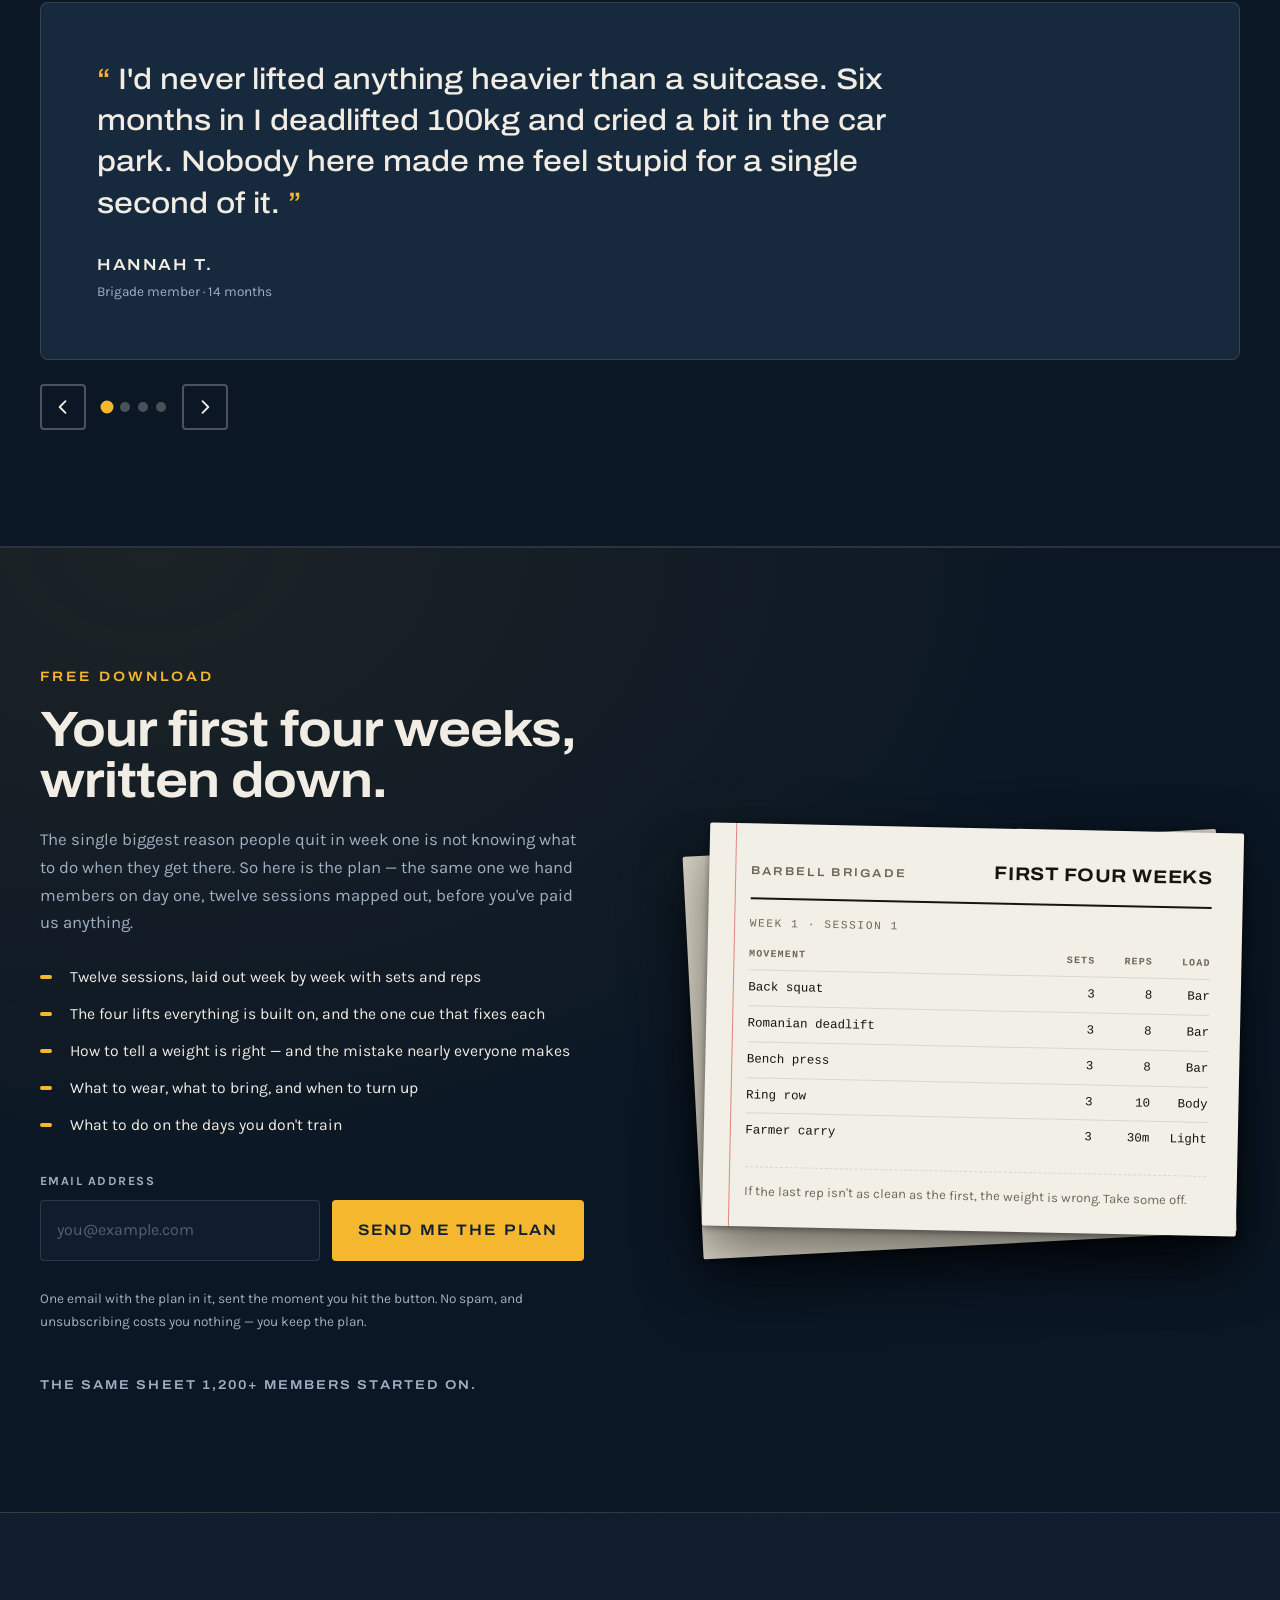
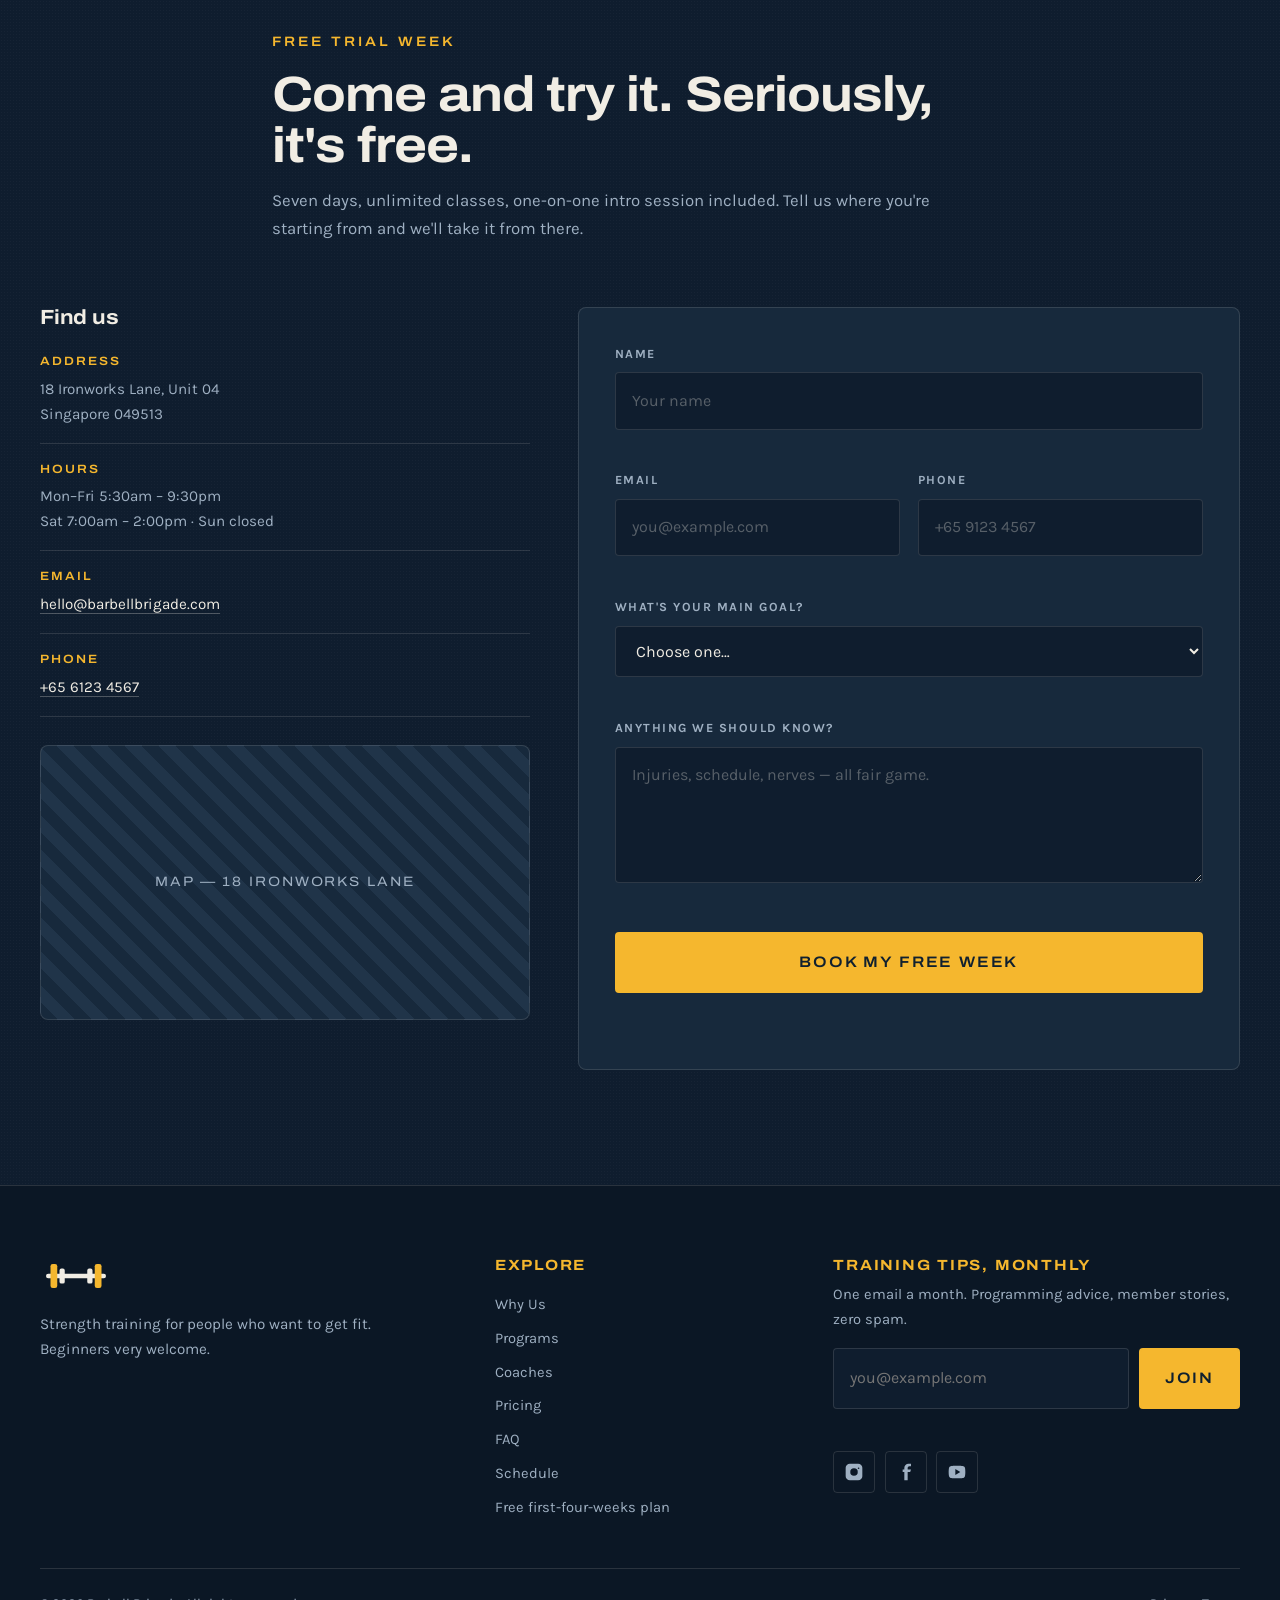
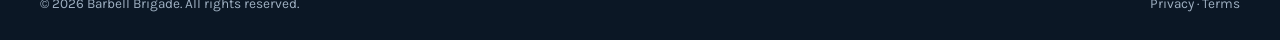
==== commit 15ab1bf9: "Give a failed enquiry a delivery path that needs no third party Relay failure previously ended at "p" ====
--- a/index.html
+++ b/index.html
@@ -46,13 +46,17 @@
       content="https://roy866.github.io/Barbell-Brigade-/assets/og-image.png"
     />
 
-    <meta name="theme-color" content="#0d0d0d" />
+    <meta name="theme-color" content="#0f1d2e" />
 
     <link rel="icon" href="assets/favicon.svg" type="image/svg+xml" />
     <link rel="preconnect" href="https://fonts.googleapis.com" />
     <link rel="preconnect" href="https://fonts.gstatic.com" crossorigin />
+    <!-- Archivo is requested with its width axis, because the design uses it
+         expanded (112%) rather than at normal width. Dropping `wdth` from this
+         URL loads a family that cannot stretch, and every heading silently
+         falls back to normal width. -->
     <link
-      href="https://fonts.googleapis.com/css2?family=Oswald:wght@500;600;700&family=Inter:wght@400;500;600;700&display=swap"
+      href="https://fonts.googleapis.com/css2?family=Archivo:wdth,wght@100..125,500..800&family=Karla:wght@400;500;600;700&display=swap"
       rel="stylesheet"
     />
     <link rel="stylesheet" href="styles.css" />
@@ -241,7 +245,68 @@
           <p class="hero-note reveal">No joining fee &middot; Cancel anytime &middot; First session is 1-on-1</p>
         </div>
 
-        <a class="scroll-cue" href="#stats" aria-label="Scroll to next section"></a>
+        <a class="scroll-cue" href="#countdown" aria-label="Scroll to next section"></a>
+      </section>
+
+      <!-- ============================= COUNTDOWN ============================= -->
+      <!-- A countdown with nothing to say is decoration. This one carries the
+           argument the whole page is making: the reader is probably planning to
+           start in January, and the clock is what that intention costs. The
+           numbers are the point being made, not an ornament around it. -->
+      <section class="countdown" id="countdown" aria-labelledby="countdownHeading">
+        <div class="container countdown-inner">
+          <div class="countdown-copy">
+            <p class="eyebrow">The January problem</p>
+            <h2 id="countdownHeading">Most people start on 1 January.</h2>
+            <p class="countdown-lead">
+              Then they stop by February, because a date on a calendar is not a plan. Here is what
+              waiting for the new year actually costs — and it is the same amount of training you
+              could have already done by then.
+            </p>
+            <a href="#contact" class="btn btn-primary">Start this week instead</a>
+          </div>
+
+          <div class="countdown-clock">
+            <p class="countdown-caption">Until 1 January 2027 &middot; Singapore time</p>
+
+            <!-- Hidden from assistive tech on purpose. A region that changes
+                 every second is unusable with a screen reader — it either
+                 interrupts constantly or reads a number that is already stale.
+                 The sentence below carries the same fact, and is rewritten only
+                 when the day rolls over. -->
+            <ol class="countdown-units" id="cdUnits" aria-hidden="true">
+              <li class="countdown-unit">
+                <span class="countdown-value" id="cdDays">—</span>
+                <span class="countdown-name">Days</span>
+              </li>
+              <li class="countdown-unit">
+                <span class="countdown-value" id="cdHours">—</span>
+                <span class="countdown-name">Hours</span>
+              </li>
+              <li class="countdown-unit">
+                <span class="countdown-value" id="cdMinutes">—</span>
+                <span class="countdown-name">Mins</span>
+              </li>
+              <li class="countdown-unit countdown-seconds" id="cdSecondsUnit">
+                <span class="countdown-value" id="cdSeconds">—</span>
+                <span class="countdown-name">Secs</span>
+              </li>
+            </ol>
+
+            <p class="visually-hidden" id="cdSummary">
+              Counting down to 1 January 2027, Singapore time.
+            </p>
+
+            <p class="countdown-over" id="cdOver" hidden>
+              It's January. The good news is that the free week did not expire, and neither did the
+              plan — start now and February looks different.
+            </p>
+
+            <p class="countdown-note">
+              Nothing here expires on that date. It is just the wait you'd be signing up for.
+            </p>
+          </div>
+        </div>
       </section>
 
       <!-- ============================= STATS ============================= -->
@@ -855,6 +920,113 @@
         </div>
       </section>
 
+      <!-- ============================= STARTER KIT ============================= -->
+      <!-- The small ask, deliberately placed one section above the big one.
+           Booking a free week means turning up in a room full of strangers;
+           most readers are not there yet. This asks for an email and nothing
+           else — one field, because every extra field costs conversions and
+           the four-field form below is already the higher-commitment path. -->
+      <section class="section kit-section" id="starter-kit">
+        <div class="container kit-grid">
+          <div class="kit-copy reveal">
+            <p class="eyebrow">Free download</p>
+            <h2>Your first four weeks, written down.</h2>
+            <p class="kit-lead">
+              The single biggest reason people quit in week one is not knowing what to do when they
+              get there. So here is the plan — the same one we hand members on day one, twelve
+              sessions mapped out, before you've paid us anything.
+            </p>
+
+            <ul class="kit-includes">
+              <li>Twelve sessions, laid out week by week with sets and reps</li>
+              <li>The four lifts everything is built on, and the one cue that fixes each</li>
+              <li>How to tell a weight is right — and the mistake nearly everyone makes</li>
+              <li>What to wear, what to bring, and when to turn up</li>
+              <li>What to do on the days you don't train</li>
+            </ul>
+
+            <form class="kit-form" id="kitForm" novalidate>
+              <div class="field">
+                <label for="kitEmail">Email address</label>
+                <div class="kit-input-row">
+                  <input
+                    type="email"
+                    id="kitEmail"
+                    name="kitEmail"
+                    autocomplete="email"
+                    placeholder="you@example.com"
+                    aria-describedby="kitError"
+                  />
+                  <button type="submit" class="btn btn-primary">Send me the plan</button>
+                </div>
+                <p class="error" id="kitError"></p>
+              </div>
+
+              <!-- Same spam trap as the enquiry form: hidden from sight, from
+                   the tab order and from the accessibility tree, so only a bot
+                   filling every field it finds reaches it. -->
+              <input type="text" name="_honey" tabindex="-1" autocomplete="off" aria-hidden="true" hidden />
+
+              <p class="kit-smallprint">
+                One email with the plan in it, sent the moment you hit the button. No spam, and
+                unsubscribing costs you nothing — you keep the plan.
+              </p>
+              <p class="form-status" id="kitStatus" role="status" aria-live="polite"></p>
+            </form>
+
+            <!-- Shown in place of the form once the address is captured. The
+                 download link is the instant payoff and the free-week button is
+                 the actual next step — a confirmation that only says "thanks"
+                 wastes the one moment the reader is certain to be looking. -->
+            <div class="kit-done" id="kitDone" hidden>
+              <h3>On its way.</h3>
+              <p>
+                We've sent the plan to <span class="kit-done-email" id="kitDoneEmail"></span>. It
+                prints onto two sides of one sheet — or keep it on your phone and bring it with you.
+              </p>
+              <div class="kit-done-actions">
+                <a class="btn btn-ghost" href="assets/first-session-guide.html">Open it now</a>
+                <a class="btn btn-primary" href="#contact">Book my free week</a>
+              </div>
+            </div>
+
+            <p class="kit-proof">The same sheet 1,200+ members started on.</p>
+          </div>
+
+          <!-- Signature element: the preview is not an ebook cover, it is the
+               artifact this gym actually prints — a coach's program card, ruled
+               and set in mono because that is how a training sheet is read at
+               arm's length between sets. Hidden from assistive tech: every fact
+               on it is already in the list above, and a screen reader spelling
+               out a sets-and-reps grid is noise, not information. -->
+          <div class="kit-preview reveal" aria-hidden="true">
+            <div class="sheet sheet-under"></div>
+            <div class="sheet sheet-top">
+              <header class="sheet-head">
+                <span class="sheet-brand">Barbell Brigade</span>
+                <span class="sheet-title">First Four Weeks</span>
+              </header>
+              <p class="sheet-session">Week 1 &middot; Session 1</p>
+              <table class="sheet-table">
+                <thead>
+                  <tr><th>Movement</th><th>Sets</th><th>Reps</th><th>Load</th></tr>
+                </thead>
+                <tbody>
+                  <tr><td>Back squat</td><td>3</td><td>8</td><td>Bar</td></tr>
+                  <tr><td>Romanian deadlift</td><td>3</td><td>8</td><td>Bar</td></tr>
+                  <tr><td>Bench press</td><td>3</td><td>8</td><td>Bar</td></tr>
+                  <tr><td>Ring row</td><td>3</td><td>10</td><td>Body</td></tr>
+                  <tr><td>Farmer carry</td><td>3</td><td>30m</td><td>Light</td></tr>
+                </tbody>
+              </table>
+              <p class="sheet-note">
+                If the last rep isn't as clean as the first, the weight is wrong. Take some off.
+              </p>
+            </div>
+          </div>
+        </div>
+      </section>
+
       <!-- ============================= CONTACT ============================= -->
       <section class="section" id="contact">
         <div class="container section-head reveal">
@@ -963,7 +1135,9 @@
           <a href="#programs">Programs</a>
           <a href="#coaches">Coaches</a>
           <a href="#pricing">Pricing</a>
+          <a href="#faq">FAQ</a>
           <a href="#schedule">Schedule</a>
+          <a href="#starter-kit">Free first-four-weeks plan</a>
         </nav>
 
         <div class="footer-newsletter">
--- a/styles.css
+++ b/styles.css
@@ -11,35 +11,89 @@
    9. Programs
   10. Coaches
   11. Pricing
-  12. Schedule table
-  13. Testimonial carousel
-  14. Contact
-  15. Footer
-  16. Scroll reveal
-  17. Responsive
+  12. FAQ
+  13. Schedule table
+  14. Testimonial carousel
+  15. Starter kit
+  16. Contact
+  17. Footer
+  18. Scroll reveal
+  19. Responsive
   ========================================================================= */
 
 /* ---------------------------- 1. Design tokens --------------------------- */
 :root {
   color-scheme: dark;
 
-  /* Colour */
-  --bg: #0d0d0d;
-  --bg-alt: #121212;
-  --surface: #181818;
-  --surface-hi: #202020;
-  --border: rgba(255, 255, 255, 0.1);
-  --border-hi: rgba(255, 255, 255, 0.22);
-
-  --text: #f5f5f5;
-  --muted: #a3a3a3;
-  --accent: #c8ff00;
-  --accent-dim: #a8d600;
-  --danger: #ff6b5e;
-
-  /* Type */
-  --font-display: "Oswald", "Arial Narrow", sans-serif;
-  --font-body: "Inter", system-ui, -apple-system, sans-serif;
+  /* Colour — "Chalk on Platform".
+
+     The palette is the gym's own colour code. Olympic plates are standardised
+     by weight the world over: 25 kg red, 20 kg blue, 15 kg yellow, 10 kg green.
+     Anyone who has loaded a bar reads those instantly, and nobody else uses
+     them — which is the point. The ground is the deep blue of a 20 kg plate,
+     the accent is the yellow of a 15 kg, and the type is the colour of chalk.
+
+     Why not the black-and-acid-green this replaced: that is the visual language
+     of hardcore-gym branding, and this gym's entire pitch is that it is not
+     that. "Zero intimidation" set in shouting neon was the design arguing with
+     the copy. Deep blue reads calm and warm yellow reads human, which is what
+     a beginner needs to see before they will walk in. */
+  --bg: #0f1d2e;
+  --bg-alt: #0b1725;
+  --surface: #17293c;
+  --surface-hi: #203449;
+  --border: rgba(241, 237, 228, 0.13);
+  --border-hi: rgba(241, 237, 228, 0.28);
+
+  --text: #f1ede4;
+  --muted: #9fb0c2;
+  --accent: #f5b72e;
+  --accent-dim: #dc9d17;
+  --danger: #ff8f7d;
+
+  /* Ink for text sitting ON an accent fill — buttons, tags, the skip link.
+     It was #0d0d0d hard-coded in six rules before, which quietly made the old
+     background impossible to change from :root alone. */
+  --on-accent: #10202f;
+
+  /* Channel values for the same colours, so translucent layers (the sticky
+     header, the hero scrim, accent tints) can be built with rgba() and still
+     follow a rebrand. Without these, changing --bg leaves a dozen frosted
+     surfaces still tinted with the previous background. */
+  --bg-rgb: 15, 29, 46;
+  --text-rgb: 241, 237, 228;
+  --accent-rgb: 245, 183, 46;
+
+  /* Paper. The starter-kit preview is the one place on this site that is not
+     dark — it stands in for a physical printed program card, so it carries its
+     own small palette rather than inverting the page tokens. --plate-red is the
+     colour of a 25kg Olympic plate and is used for exactly one hairline. */
+  --paper: #f2efe6;
+  --paper-ink: #16150f;
+  --paper-muted: #6b6759;
+  --paper-rule: rgba(22, 21, 15, 0.11);
+
+  /* The rest of the plate code. Red doubles as the program card's margin rule;
+     green only ever labels the beginner programs. */
+  --plate-red: #d0342c;
+  --plate-green: #6cc24a;
+
+  /* Type.
+
+     Archivo is set at a width above 100% — expanded, not condensed. That is a
+     deliberate reversal: condensed uppercase is the default gym-poster voice,
+     and it reads as shouting. A wide face sits low and planted, which is what a
+     good stance looks like and what this brand is trying to sound like.
+
+     Karla for body: a grotesque with enough warmth in the lowercase to stop the
+     page feeling like a spreadsheet, and a large x-height for the long copy. */
+  --font-display: "Archivo", "Helvetica Neue", Arial, sans-serif;
+  --font-body: "Karla", system-ui, -apple-system, sans-serif;
+  --display-width: 112%;
+  /* A third role — data — for the program card. System stack on purpose: a
+     training sheet is printed in whatever mono the printer had, and it costs no
+     extra network request on a site with no build step. */
+  --font-mono: ui-monospace, "SFMono-Regular", "Roboto Mono", Menlo, Consolas, monospace;
 
   /* Spacing & shape */
   --gap: 1.5rem;
@@ -73,8 +127,8 @@
   line-height: 1.65;
   -webkit-font-smoothing: antialiased;
 
-  /* Subtle grain so the flat black doesn't read as dead space */
-  background-image: radial-gradient(rgba(255, 255, 255, 0.022) 1px, transparent 1px);
+  /* Subtle grain so the flat ground doesn't read as dead space */
+  background-image: radial-gradient(rgba(var(--text-rgb), 0.03) 1px, transparent 1px);
   background-size: 3px 3px;
 }
 
@@ -84,31 +138,41 @@
   max-width: 100%;
 }
 
+/* Sentence case, not uppercase. Headings here are sentences — "You don't need
+   to be fit to start here." — and setting a sentence in caps turns a reassurance
+   into a command. Uppercase is kept below for the things that are genuinely
+   labels: eyebrows, buttons, table headers, h4. */
 h1,
 h2,
 h3,
 h4 {
   font-family: var(--font-display);
+  font-stretch: var(--display-width);
   font-weight: 700;
-  text-transform: uppercase;
-  letter-spacing: 0.01em;
-  line-height: 1.02;
+  letter-spacing: -0.015em;
+  line-height: 1.03;
   margin: 0;
 }
 
 h1 {
-  font-size: clamp(2.8rem, 7.5vw, 5.75rem);
+  font-size: clamp(2.6rem, 6.8vw, 5.1rem);
+  letter-spacing: -0.025em;
 }
 h2 {
-  font-size: clamp(2rem, 4.4vw, 3.4rem);
+  font-size: clamp(1.9rem, 4vw, 3.1rem);
+  letter-spacing: -0.02em;
 }
 h3 {
-  font-size: 1.3rem;
-  letter-spacing: 0.02em;
-}
+  font-size: 1.28rem;
+  letter-spacing: -0.01em;
+}
+
+/* The one heading level that really is a label. */
 h4 {
-  font-size: 1rem;
-  letter-spacing: 0.1em;
+  font-size: 0.92rem;
+  font-weight: 700;
+  letter-spacing: 0.12em;
+  text-transform: uppercase;
 }
 
 p {
@@ -134,7 +198,7 @@
 
 ::selection {
   background: var(--accent);
-  color: #0d0d0d;
+  color: var(--on-accent);
 }
 
 /* ---------------------------- 3. Utilities ------------------------------- */
@@ -171,6 +235,7 @@
   display: inline-block;
   margin-bottom: 1rem;
   font-family: var(--font-display);
+  font-stretch: var(--display-width);
   font-size: 0.85rem;
   font-weight: 600;
   letter-spacing: 0.22em;
@@ -201,7 +266,7 @@
   z-index: 100;
   padding: 0.75rem 1.25rem;
   background: var(--accent);
-  color: #0d0d0d;
+  color: var(--on-accent);
   font-weight: 700;
   text-decoration: none;
   transition: top var(--speed) var(--ease);
@@ -233,6 +298,7 @@
   border: 2px solid transparent;
   border-radius: var(--radius);
   font-family: var(--font-display);
+  font-stretch: var(--display-width);
   font-size: 0.95rem;
   font-weight: 600;
   letter-spacing: 0.12em;
@@ -246,7 +312,7 @@
 .btn-primary {
   background: var(--accent);
   border-color: var(--accent);
-  color: #0d0d0d;
+  color: var(--on-accent);
 }
 
 .btn-primary:hover {
@@ -276,14 +342,14 @@
   position: sticky;
   top: 0;
   z-index: 50;
-  background: rgba(13, 13, 13, 0.72);
+  background: rgba(var(--bg-rgb), 0.72);
   backdrop-filter: blur(14px);
   border-bottom: 1px solid transparent;
   transition: background var(--speed) var(--ease), border-color var(--speed) var(--ease);
 }
 
 .site-header.scrolled {
-  background: rgba(13, 13, 13, 0.94);
+  background: rgba(var(--bg-rgb), 0.94);
   border-bottom-color: var(--border);
 }
 
@@ -319,6 +385,7 @@
 
 .brand-name {
   font-family: var(--font-display);
+  font-stretch: var(--display-width);
   font-size: 1.25rem;
   font-weight: 700;
   letter-spacing: 0.06em;
@@ -371,6 +438,7 @@
   border: 2px solid var(--accent);
   border-radius: var(--radius);
   font-family: var(--font-display);
+  font-stretch: var(--display-width);
   letter-spacing: 0.1em;
   text-transform: uppercase;
   color: var(--accent);
@@ -382,7 +450,7 @@
 
 .site-nav .nav-cta:hover {
   background: var(--accent);
-  color: #0d0d0d;
+  color: var(--on-accent);
 }
 
 /* Hamburger */
@@ -449,9 +517,9 @@
   inset: 0;
   background: linear-gradient(
       100deg,
-      rgba(13, 13, 13, 0.96) 0%,
-      rgba(13, 13, 13, 0.86) 45%,
-      rgba(13, 13, 13, 0.55) 100%
+      rgba(var(--bg-rgb), 0.96) 0%,
+      rgba(var(--bg-rgb), 0.86) 45%,
+      rgba(var(--bg-rgb), 0.55) 100%
     );
 }
 
@@ -676,7 +744,7 @@
 .stats {
   padding-block: clamp(2.5rem, 5vw, 3.5rem);
   background: var(--accent);
-  color: #0d0d0d;
+  color: var(--on-accent);
 }
 
 .stats-grid {
@@ -692,6 +760,7 @@
 .stat-number {
   display: block;
   font-family: var(--font-display);
+  font-stretch: var(--display-width);
   font-size: clamp(2.2rem, 4vw, 3.25rem);
   font-weight: 700;
   line-height: 1;
@@ -727,7 +796,7 @@
   margin-bottom: 1.25rem;
   display: grid;
   place-items: center;
-  background: rgba(200, 255, 0, 0.12);
+  background: rgba(var(--accent-rgb), 0.12);
   border-radius: var(--radius);
 }
 
@@ -786,23 +855,28 @@
   padding: 0.3rem 0.7rem;
   border-radius: var(--radius);
   font-family: var(--font-display);
+  font-stretch: var(--display-width);
   font-size: 0.7rem;
   font-weight: 600;
   letter-spacing: 0.12em;
   text-transform: uppercase;
 }
 
+/* Difficulty runs green → yellow → red because that is the order the plates go
+   on the bar: 10 kg green, 15 kg yellow, 25 kg red. Anyone who lifts already
+   knows this scale, and for everyone else it still reads as easy → hard. The
+   old colours were an arbitrary lime/orange pair that encoded nothing. */
 .tag-easy {
-  background: #d9f99d;
-  color: #14200a;
+  background: var(--plate-green);
+  color: var(--on-accent);
 }
 .tag-mid {
   background: var(--accent);
-  color: #0d0d0d;
+  color: var(--on-accent);
 }
 .tag-hard {
-  background: #ff8a3d;
-  color: #1c0d02;
+  background: var(--plate-red);
+  color: var(--text);
 }
 
 .program-body {
@@ -898,8 +972,9 @@
   padding: 0.35rem 0.9rem;
   background: var(--accent);
   border-radius: var(--radius);
-  color: #0d0d0d;
+  color: var(--on-accent);
   font-family: var(--font-display);
+  font-stretch: var(--display-width);
   font-size: 0.72rem;
   font-weight: 700;
   letter-spacing: 0.14em;
@@ -908,6 +983,7 @@
 
 .plan-price {
   font-family: var(--font-display);
+  font-stretch: var(--display-width);
   font-size: 1rem;
   color: var(--muted);
   letter-spacing: 0.06em;
@@ -954,7 +1030,92 @@
   transform: rotate(-45deg);
 }
 
-/* -------------------------- 12. Schedule table --------------------------- */
+/* ------------------------------- 12. FAQ --------------------------------- */
+/* 46rem, not a rounder number: .section-head is 46rem and both are centred by
+   .container's auto margins, so any other width steps their left edges out of
+   line with the heading directly above. */
+.faq-list {
+  max-width: 46rem;
+  border-top: 1px solid var(--border);
+}
+
+.faq-item {
+  border-bottom: 1px solid var(--border);
+}
+
+/* Questions are set in the body face and sentence case while every other
+   heading on this page is condensed uppercase. That is deliberate: the rest of
+   the site is making statements, and a question that shouts reads as an
+   objection rather than an answer to one. */
+.faq-item summary {
+  position: relative;
+  padding: 1.35rem 3.5rem 1.35rem 0;
+  font-size: 1.08rem;
+  font-weight: 600;
+  line-height: 1.4;
+  cursor: pointer;
+  list-style: none;
+  transition: color var(--speed) var(--ease);
+}
+
+/* Both are needed: list-style covers Firefox, the pseudo-element covers Safari
+   and older Chrome, and neither alone removes the default triangle everywhere. */
+.faq-item summary::-webkit-details-marker {
+  display: none;
+}
+
+.faq-item summary:hover {
+  color: var(--accent);
+}
+
+/* A plus built from the two bars in the logo mark — same rounded ends, same
+   accent — that loses its upright when the answer opens. */
+.faq-item summary::before,
+.faq-item summary::after {
+  content: "";
+  position: absolute;
+  top: 50%;
+  background: var(--accent);
+  border-radius: 3px;
+}
+
+.faq-item summary::before {
+  right: 0;
+  width: 22px;
+  height: 5px;
+  margin-top: -2.5px;
+}
+
+.faq-item summary::after {
+  right: 8.5px; /* (22 − 5) ÷ 2, so the upright is centred on the bar */
+  width: 5px;
+  height: 22px;
+  margin-top: -11px;
+  transition: transform var(--speed) var(--ease);
+}
+
+.faq-item[open] summary::after {
+  transform: scaleY(0);
+}
+
+.faq-answer {
+  padding: 0 3.5rem 1.6rem 0;
+  color: var(--muted);
+  max-width: 44rem;
+}
+
+.faq-item[open] .faq-answer {
+  animation: faq-open 260ms var(--ease) both;
+}
+
+@keyframes faq-open {
+  from {
+    opacity: 0;
+    transform: translateY(-6px);
+  }
+}
+
+/* -------------------------- 13. Schedule table --------------------------- */
 .table-scroll {
   overflow-x: auto;
   border: 1px solid var(--border);
@@ -980,6 +1141,7 @@
 .schedule-table thead th {
   background: var(--surface-hi);
   font-family: var(--font-display);
+  font-stretch: var(--display-width);
   font-size: 0.8rem;
   font-weight: 600;
   letter-spacing: 0.14em;
@@ -990,6 +1152,7 @@
 .schedule-table tbody th {
   background: var(--surface);
   font-family: var(--font-display);
+  font-stretch: var(--display-width);
   font-weight: 600;
   letter-spacing: 0.06em;
   color: var(--text);
@@ -1010,7 +1173,7 @@
 }
 
 .schedule-table .empty {
-  color: rgba(255, 255, 255, 0.25);
+  color: rgba(var(--text-rgb), 0.25);
 }
 
 .table-hint {
@@ -1021,7 +1184,7 @@
   color: var(--muted);
 }
 
-/* --------------------------- 13. Carousel -------------------------------- */
+/* --------------------------- 14. Carousel -------------------------------- */
 .carousel-viewport {
   overflow: hidden;
   border: 1px solid var(--border);
@@ -1050,6 +1213,7 @@
 .slide blockquote p {
   margin-bottom: 1.75rem;
   font-family: var(--font-display);
+  font-stretch: var(--display-width);
   font-size: clamp(1.15rem, 2.4vw, 1.85rem);
   font-weight: 500;
   line-height: 1.4;
@@ -1074,6 +1238,7 @@
 
 .slide-name {
   font-family: var(--font-display);
+  font-stretch: var(--display-width);
   font-size: 1rem;
   font-weight: 600;
   letter-spacing: 0.1em;
@@ -1140,7 +1305,246 @@
   transform: scale(1.3);
 }
 
-/* ----------------------------- 14. Contact ------------------------------- */
+/* --------------------------- 15. Starter kit ----------------------------- */
+/* Its own background rather than .section-alt: this sits between an alt section
+   and a plain one, so reusing either would dissolve one of its two edges. The
+   accent wash also marks it as the page's one commercial interruption. */
+.kit-section {
+  position: relative;
+  background: radial-gradient(120% 110% at 12% 0%, rgba(var(--accent-rgb), 0.075), transparent 62%),
+    var(--bg-alt);
+  border-block: 1px solid var(--border);
+}
+
+.kit-grid {
+  display: grid;
+  grid-template-columns: 1.05fr 0.95fr;
+  gap: clamp(2rem, 6vw, 5rem);
+  align-items: center;
+}
+
+.kit-copy h2 {
+  margin-bottom: 1.25rem;
+}
+
+.kit-lead {
+  color: var(--muted);
+  font-size: 1.05rem;
+  max-width: 34rem;
+}
+
+.kit-includes {
+  margin: 1.75rem 0 2rem;
+  padding: 0;
+  list-style: none;
+  display: grid;
+  gap: 0.7rem;
+  max-width: 34rem;
+}
+
+.kit-includes li {
+  position: relative;
+  padding-left: 1.9rem;
+  font-size: 0.98rem;
+}
+
+/* A loaded bar end-on, which is what a plate looks like from the front. */
+.kit-includes li::before {
+  content: "";
+  position: absolute;
+  left: 0;
+  top: 0.62em;
+  width: 12px;
+  height: 4px;
+  background: var(--accent);
+  border-radius: 2px;
+}
+
+.kit-form {
+  max-width: 34rem;
+}
+
+.kit-input-row {
+  display: flex;
+  gap: 0.75rem;
+}
+
+.kit-input-row input {
+  flex: 1;
+  min-width: 0; /* flex items refuse to shrink below their content width without it */
+}
+
+.kit-input-row .btn {
+  flex-shrink: 0;
+  padding-inline: 1.5rem;
+}
+
+.kit-smallprint {
+  margin-top: 0.25rem;
+  color: var(--muted);
+  font-size: 0.85rem;
+}
+
+.kit-done {
+  max-width: 34rem;
+  padding: 1.5rem;
+  background: var(--surface);
+  border: 1px solid var(--border-hi);
+  border-radius: var(--radius-lg);
+}
+
+.kit-done h3 {
+  margin-bottom: 0.6rem;
+  color: var(--accent);
+}
+
+.kit-done-email {
+  font-weight: 600;
+  color: var(--text);
+  overflow-wrap: anywhere; /* a long address must not widen the panel */
+}
+
+.kit-done-actions {
+  display: flex;
+  flex-wrap: wrap;
+  gap: 0.75rem;
+  margin-top: 1.25rem;
+}
+
+.kit-proof {
+  margin-top: 1.25rem;
+  font-family: var(--font-display);
+  font-stretch: var(--display-width);
+  font-size: 0.8rem;
+  font-weight: 600;
+  letter-spacing: 0.16em;
+  text-transform: uppercase;
+  color: var(--muted);
+}
+
+/* The preview is a printed program card, not an ebook cover: two sheets on a
+   desk, the top one squared up by hand and therefore not quite square. */
+.kit-preview {
+  position: relative;
+}
+
+.sheet {
+  background: var(--paper);
+  color: var(--paper-ink);
+  border-radius: 2px;
+  box-shadow: 0 24px 60px rgba(0, 0, 0, 0.55), 0 2px 6px rgba(0, 0, 0, 0.4);
+}
+
+.sheet-under {
+  position: absolute;
+  inset: 0;
+  transform: rotate(-3deg) translate(-14px, 14px);
+  background: #ddd8c9; /* the sheet below is in the top sheet's shadow */
+}
+
+.sheet-top {
+  position: relative;
+  transform: rotate(1.2deg);
+  padding: 1.9rem 1.9rem 1.6rem 2.6rem;
+}
+
+/* The margin rule down a training log, in 25 kg plate red. The only place this
+   colour appears on the site — spend it once. */
+.sheet-top::before {
+  content: "";
+  position: absolute;
+  left: 1.6rem;
+  top: 0;
+  bottom: 0;
+  width: 1px;
+  background: var(--plate-red);
+  opacity: 0.55;
+}
+
+.sheet-head {
+  display: flex;
+  align-items: baseline;
+  justify-content: space-between;
+  gap: 1rem;
+  padding-bottom: 0.85rem;
+  border-bottom: 2px solid var(--paper-ink);
+}
+
+.sheet-brand {
+  font-family: var(--font-display);
+  font-stretch: var(--display-width);
+  font-size: 0.72rem;
+  font-weight: 600;
+  letter-spacing: 0.2em;
+  text-transform: uppercase;
+  color: var(--paper-muted);
+}
+
+.sheet-title {
+  font-family: var(--font-display);
+  font-stretch: var(--display-width);
+  font-size: 1.15rem;
+  font-weight: 700;
+  letter-spacing: 0.03em;
+  text-transform: uppercase;
+}
+
+.sheet-session {
+  margin: 0.9rem 0 0.5rem;
+  font-family: var(--font-mono);
+  font-size: 0.7rem;
+  letter-spacing: 0.14em;
+  text-transform: uppercase;
+  color: var(--paper-muted);
+}
+
+.sheet-table {
+  width: 100%;
+  border-collapse: collapse;
+  font-family: var(--font-mono);
+  font-size: 0.78rem;
+  line-height: 1.5;
+}
+
+.sheet-table th {
+  padding: 0.45rem 0;
+  border-bottom: 1px solid var(--paper-rule);
+  font-family: var(--font-mono);
+  font-size: 0.62rem;
+  font-weight: 700;
+  letter-spacing: 0.12em;
+  text-transform: uppercase;
+  text-align: left;
+  color: var(--paper-muted);
+}
+
+.sheet-table td {
+  padding: 0.5rem 0;
+  border-bottom: 1px solid var(--paper-rule);
+}
+
+/* Numbers right-align so sets and reps stack into readable columns, which is
+   the entire reason a program sheet is set in mono. */
+.sheet-table th:not(:first-child),
+.sheet-table td:not(:first-child) {
+  text-align: right;
+  width: 3.6rem;
+}
+
+.sheet-table tbody tr:last-child td {
+  border-bottom: 0;
+}
+
+.sheet-note {
+  margin-top: 1.1rem;
+  padding-top: 0.9rem;
+  border-top: 1px dashed var(--paper-rule);
+  font-size: 0.82rem;
+  line-height: 1.5;
+  color: var(--paper-muted);
+}
+
+/* ----------------------------- 16. Contact ------------------------------- */
 .contact-grid {
   display: grid;
   grid-template-columns: 0.85fr 1.15fr;
@@ -1173,6 +1577,7 @@
   display: block;
   margin-bottom: 0.3rem;
   font-family: var(--font-display);
+  font-stretch: var(--display-width);
   font-size: 0.75rem;
   font-weight: 600;
   letter-spacing: 0.16em;
@@ -1206,6 +1611,7 @@
   border-radius: var(--radius-lg);
   color: var(--muted);
   font-family: var(--font-display);
+  font-stretch: var(--display-width);
   font-size: 0.85rem;
   letter-spacing: 0.14em;
   text-transform: uppercase;
@@ -1253,7 +1659,7 @@
 
 .field input::placeholder,
 .field textarea::placeholder {
-  color: rgba(255, 255, 255, 0.32);
+  color: rgba(var(--text-rgb), 0.32);
 }
 
 .field input:focus,
@@ -1281,7 +1687,14 @@
   color: var(--accent);
 }
 
-/* ------------------------------ 15. Footer ------------------------------- */
+/* Failure state for the two single-field forms, which have no .field wrapper to
+   turn red. A class rather than an inline style so the colour keeps coming from
+   the token instead of a hex literal in script.js. */
+.form-status.is-error {
+  color: var(--danger);
+}
+
+/* ------------------------------ 17. Footer ------------------------------- */
 .site-footer {
   padding-top: clamp(3rem, 6vw, 4.5rem);
   background: var(--bg-alt);
@@ -1384,7 +1797,7 @@
 
 .socials a:hover {
   border-color: var(--accent);
-  background: rgba(200, 255, 0, 0.08);
+  background: rgba(var(--accent-rgb), 0.08);
 }
 
 .socials a:hover svg {
@@ -1411,7 +1824,7 @@
   color: var(--accent);
 }
 
-/* --------------------------- 16. Scroll reveal --------------------------- */
+/* --------------------------- 18. Scroll reveal --------------------------- */
 /* The hidden state only applies once JS has confirmed it is running, so the
    page stays fully readable if scripts fail or are disabled. */
 .js .reveal {
@@ -1425,7 +1838,7 @@
   transform: none;
 }
 
-/* ---------------------------- 17. Responsive ----------------------------- */
+/* ---------------------------- 19. Responsive ----------------------------- */
 @media (max-width: 1024px) {
   .card-grid.four {
     grid-template-columns: repeat(2, minmax(0, 1fr));
@@ -1441,6 +1854,16 @@
 
   .footer-brand {
     grid-column: 1 / -1;
+  }
+
+  /* Two columns stop working before the tablet breakpoint here — the program
+     card needs its width to keep the sets-and-reps columns from wrapping. */
+  .kit-grid {
+    grid-template-columns: 1fr;
+  }
+
+  .kit-preview {
+    max-width: 30rem;
   }
 }
 
@@ -1464,7 +1887,7 @@
     padding: 0 1.25rem;
     max-height: 0;
     overflow: hidden;
-    background: rgba(13, 13, 13, 0.98);
+    background: rgba(var(--bg-rgb), 0.98);
     border-bottom: 1px solid transparent;
     transition: max-height 320ms var(--ease), padding 320ms var(--ease);
   }
@@ -1595,6 +2018,28 @@
   .hero-actions .btn {
     width: 100%;
   }
+
+  /* Side-by-side leaves the email field too narrow to read a typo in. */
+  .kit-input-row {
+    flex-direction: column;
+  }
+
+  .sheet-top {
+    padding: 1.35rem 1.25rem 1.25rem 2rem;
+  }
+
+  .sheet-top::before {
+    left: 1.1rem;
+  }
+
+  .faq-item summary {
+    padding-right: 2.75rem;
+    font-size: 1rem;
+  }
+
+  .faq-answer {
+    padding-right: 0;
+  }
 }
 
 /* ------------------------- Reduced-motion support ------------------------ */
